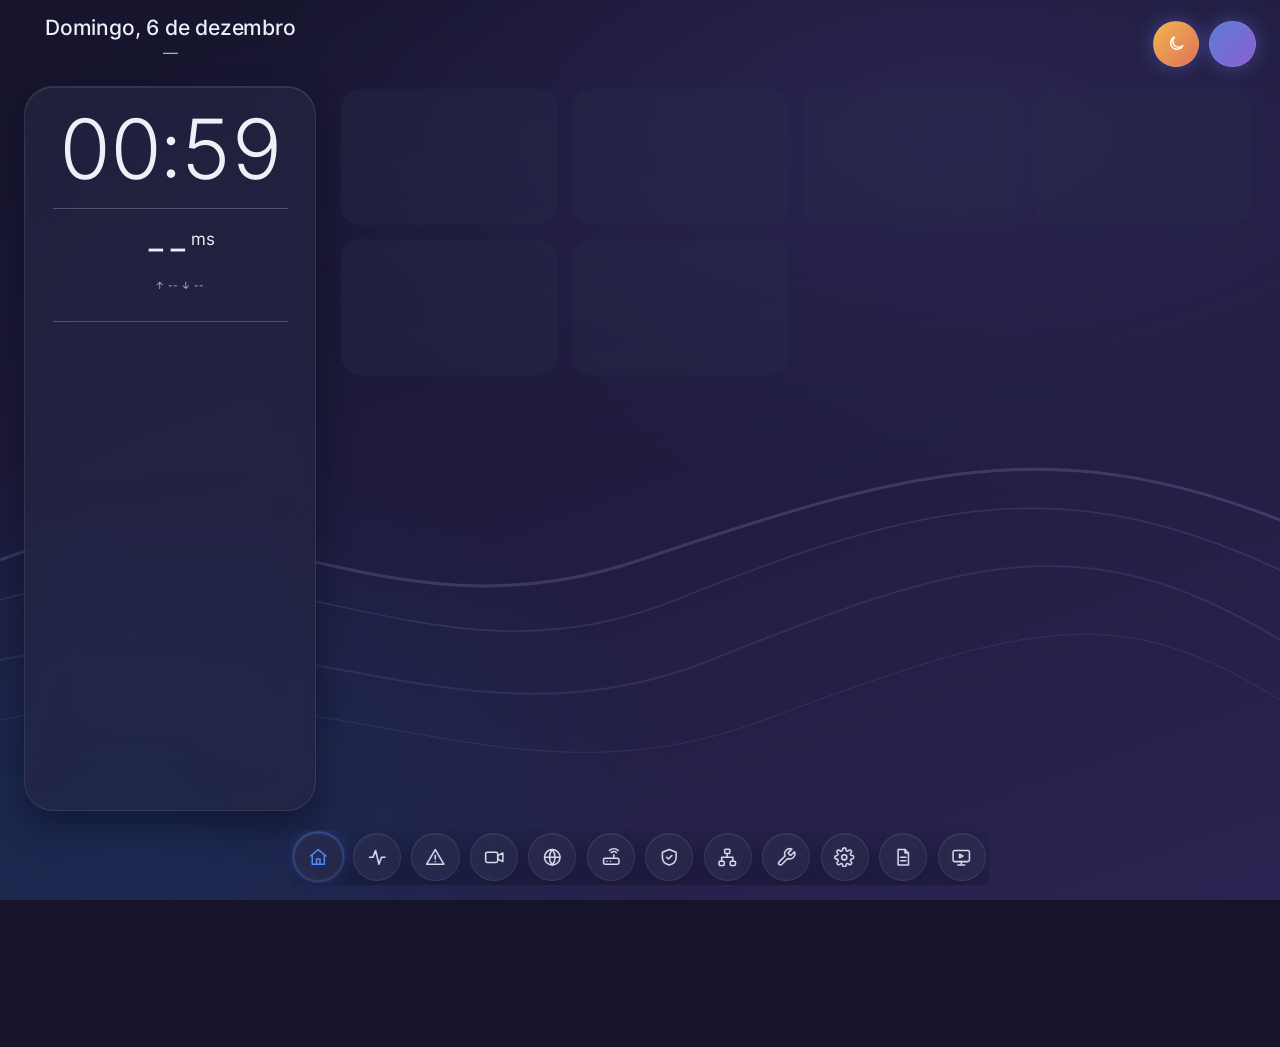
==== static/app.html @ 4de92360 "v3.4: página inicial com indicadores, disponibilidade, rede e câmeras - Indicadores: disponibilidade" ====
<!DOCTYPE html>
<html lang="pt-BR" data-skin="glass" data-theme="dark">
<head>
  <meta charset="UTF-8">
  <meta name="viewport" content="width=device-width, initial-scale=1, viewport-fit=cover">
  <meta name="theme-color" content="#1c1b36">
  <title>NetNOC</title>
  <link rel="manifest" href="manifest.webmanifest">
  <link rel="icon" href="icon-192.png">
  <link rel="stylesheet" href="glass/fonts.css?v=3.4.0">
  <link rel="stylesheet" href="glass/glass.css?v=3.4.0">
  <link rel="stylesheet" href="glass/skins/terminal.css?v=3.4.0">
  <link rel="stylesheet" href="glass/skins/grafana.css?v=3.4.0">
  <link rel="stylesheet" href="glass/skins/material.css?v=3.4.0">
  <script src="glass/skins.js?v=3.4.0"></script>
</head>
<body>
  <div class="bg" aria-hidden="true"></div>

  <div class="shell" id="shell">
    <!-- ===== coluna esquerda: relógio + visão da internet + incidentes ===== -->
    <header class="dateblock">
      <div class="date" id="dateLine">—</div>
      <div class="subdate" id="subLine">—</div>
    </header>

    <aside class="side glass-dark" id="side">
      <div class="clock" id="clock">--:--</div>
      <div class="rule"></div>
      <div class="now">
        <div class="now-icon" id="netIcon"></div>
        <div class="now-main">
          <div class="now-val"><span id="netLat">--</span><sup>ms</sup></div>
          <div class="now-sub" id="netSub">↑ -- ↓ --</div>
        </div>
      </div>
      <div class="hours" id="hours"></div>
      <div class="rule"></div>
      <div class="agenda" id="agenda"></div>
      <div class="hx-heatbox" id="hxHeat"></div>
    </aside>

    <!-- ===== chips de status ===== -->
    <nav class="chips" id="chips" aria-label="Status"></nav>

    <div class="me" id="me">
      <button class="avatar" id="themeBtn" type="button" title="Alternar tema claro/escuro"></button>
      <button class="avatar" id="userBtn" type="button" title="Sessão"></button>
    </div>

    <!-- ===== cards dos destinos + blocos de resumo ===== -->
    <div class="homecol" id="homecol">
      <main class="grid" id="grid" aria-label="Destinos monitorados"></main>
      <section class="hx" id="hx" aria-label="Resumo da rede"></section>
    </div>
  </div>

  <!-- ===== dock ===== -->
  <nav class="dock" id="dock" aria-label="Seções"></nav>

  <!-- ===== painel sobreposto (sheet) ===== -->
  <div class="sheet-wrap" id="sheetWrap" hidden>
    <div class="sheet-grabber" aria-hidden="true"></div>
    <div class="sheet-head">
      <div class="sheet-bar glass">
        <span class="sheet-ico" id="sheetIco"></span>
        <span class="sheet-title" id="sheetTitle"></span>
        <span class="sheet-tools" id="sheetTools"></span>
      </div>
      <button class="round glass sheet-close" id="sheetClose" type="button" aria-label="Fechar"></button>
    </div>
    <div class="sheet-body" id="sheetBody"></div>
  </div>

  <div class="toasts" id="toasts" aria-live="polite"></div>

  <script src="util.js?v=3.0.0"></script>
  <script src="icons.js"></script>
  <script src="chart.umd.js"></script>
  <script src="glass/ui-icons.js?v=3.4.0"></script>
  <script src="glass/app.js?v=3.4.0"></script>
  <script src="glass/home.js?v=3.4.0"></script>
  <script src="glass/camplayer.js?v=3.4.0"></script>
  <script src="glass/sheets.js?v=3.4.0"></script>
  <script src="glass/tv.js?v=3.4.0"></script>
</body>
</html>
---- static/glass/fonts.css ----
/* Fontes servidas pelo próprio NetNOC (funciona sem internet). Licenças em glass/fonts/. */
@font-face { font-family: 'Inter'; font-style: normal; font-weight: 300; font-display: swap; src: url('fonts/inter-latin-300-normal.woff2') format('woff2'); }
@font-face { font-family: 'Inter'; font-style: normal; font-weight: 400; font-display: swap; src: url('fonts/inter-latin-400-normal.woff2') format('woff2'); }
@font-face { font-family: 'Inter'; font-style: normal; font-weight: 500; font-display: swap; src: url('fonts/inter-latin-500-normal.woff2') format('woff2'); }
@font-face { font-family: 'Inter'; font-style: normal; font-weight: 600; font-display: swap; src: url('fonts/inter-latin-600-normal.woff2') format('woff2'); }
@font-face { font-family: 'Inter'; font-style: normal; font-weight: 700; font-display: swap; src: url('fonts/inter-latin-700-normal.woff2') format('woff2'); }
@font-face { font-family: 'JetBrains Mono'; font-style: normal; font-weight: 400; font-display: swap; src: url('fonts/jetbrains-mono-latin-400-normal.woff2') format('woff2'); }
@font-face { font-family: 'JetBrains Mono'; font-style: normal; font-weight: 500; font-display: swap; src: url('fonts/jetbrains-mono-latin-500-normal.woff2') format('woff2'); }
@font-face { font-family: 'JetBrains Mono'; font-style: normal; font-weight: 700; font-display: swap; src: url('fonts/jetbrains-mono-latin-700-normal.woff2') format('woff2'); }
@font-face { font-family: 'Roboto'; font-style: normal; font-weight: 300; font-display: swap; src: url('fonts/roboto-latin-300-normal.woff2') format('woff2'); }
@font-face { font-family: 'Roboto'; font-style: normal; font-weight: 400; font-display: swap; src: url('fonts/roboto-latin-400-normal.woff2') format('woff2'); }
@font-face { font-family: 'Roboto'; font-style: normal; font-weight: 500; font-display: swap; src: url('fonts/roboto-latin-500-normal.woff2') format('woff2'); }
@font-face { font-family: 'Roboto'; font-style: normal; font-weight: 700; font-display: swap; src: url('fonts/roboto-latin-700-normal.woff2') format('woff2'); }
---- static/glass/glass.css ----
/* NetNOC v3 — interface "glass" (tablet de parede / NOC) */
:root {
  --font: var(--font-ui);
  --r-card: 22px;
  --r-pill: 999px;
  --font-ui: 'Inter', system-ui, -apple-system, 'Segoe UI', Roboto, sans-serif;
  --side-w: 340px;
  --dock-h: 96px;
  --ease: cubic-bezier(.2, .8, .2, 1);

  --yellow: #f5c451;
  --blue: #4f8dff;
  --red: #ef5350;
  --green: #36c06f;
  --orange: #f59e2e;
  --purple: #9b7bff;

  /* tokens de skin (cada tema sobrescreve) */
  --accent: #f59e2e;
  --accent-2: #ffc56b;
  --grey: #8c93ab;
  --spark: #f59e2e;           /* linha dos sparklines/gráficos de área (hex) */
  --r-xl: 34px; --r-lg: 26px; --r-md: 16px; --r-sm: 12px;
  --blur-k: 1;
  --font-num: inherit;
  /* paleta categórica dos gráficos */
  --c1: #f59e2e; --c2: #4f8dff; --c3: #36c06f; --c4: #9b7bff; --c5: #ef5350; --c6: #22b8cf; --c7: #f5c451; --c8: #ec6fb3;
}

/* ---------- tema escuro (padrão) ---------- */
/* tokens completos da skin glass (também usados pela miniatura na aba Aparência) */
[data-skin="glass"] {
  --font: 'Inter', system-ui, -apple-system, 'Segoe UI', Roboto, sans-serif;
  --accent: #f59e2e; --accent-2: #ffc56b; --grey: #8c93ab; --spark: #f59e2e;
  --yellow: #f5c451; --blue: #4f8dff; --red: #ef5350; --green: #36c06f; --orange: #f59e2e;
  --r-xl: 34px; --r-lg: 26px; --r-md: 16px; --r-sm: 12px; --r-card: 22px; --r-pill: 999px; --blur-k: 1;
  --c1: #f59e2e; --c2: #4f8dff; --c3: #36c06f; --c4: #9b7bff; --c5: #ef5350; --c6: #22b8cf; --c7: #f5c451; --c8: #ec6fb3;
}
[data-skin="glass"][data-theme="dark"] {
  --spark: #ffb35c;
  --bg-a: #15142b;
  --bg-b: #2a2452;
  --bg-c: #1b2a52;
  --wave: rgba(140, 150, 255, .16);
  --text: #eef0f8;
  --text-2: #b9bfd3;
  --muted: #8c93ab;
  --glass: rgba(44, 46, 74, .62);
  --glass-2: rgba(58, 61, 94, .55);
  --glass-hi: rgba(255, 255, 255, .07);
  --stroke: rgba(255, 255, 255, .09);
  --shadow: 0 18px 40px rgba(5, 6, 20, .45);
  --side: rgba(36, 38, 64, .72);
  --side-text: #eef0f8;
  --btn: rgba(255, 255, 255, .09);
  --btn-ico: #d9dcea;
  --rule: rgba(255, 255, 255, .22);
  --track: rgba(255, 255, 255, .16);
  --sheet-panel: rgba(36, 38, 64, .78);
  --sheet-main: rgba(30, 32, 56, .72);
  --tile: rgba(255, 255, 255, .06);
  --art-fade: rgba(40, 42, 70, 1);
  --chart-grid: rgba(255, 255, 255, .08);
  color-scheme: dark;
}

/* ---------- tema claro ---------- */
[data-skin="glass"][data-theme="light"] {
  --bg-a: #c9d6e8;
  --bg-b: #a9bdd8;
  --bg-c: #dbe5f2;
  --wave: rgba(255, 255, 255, .75);
  --text: #1c2333;
  --text-2: #3d475c;
  --muted: #6b778d;
  --glass: rgba(240, 244, 250, .62);
  --glass-2: rgba(255, 255, 255, .55);
  --glass-hi: rgba(255, 255, 255, .55);
  --stroke: rgba(255, 255, 255, .75);
  --shadow: 0 16px 36px rgba(48, 70, 110, .2);
  --side: rgba(86, 104, 134, .62);
  --side-text: #ffffff;
  --btn: rgba(255, 255, 255, .62);
  --btn-ico: #58637a;
  --rule: rgba(255, 255, 255, .55);
  --track: rgba(255, 255, 255, .35);
  --sheet-panel: rgba(86, 104, 134, .66);
  --sheet-main: rgba(238, 242, 248, .8);
  --tile: rgba(255, 255, 255, .7);
  --art-fade: rgba(236, 240, 247, 1);
  --chart-grid: rgba(30, 40, 60, .08);
  color-scheme: light;
}

* { box-sizing: border-box; }
html, body { height: 100%; margin: 0; }
body {
  font-family: var(--font);
  color: var(--text);
  background: var(--bg-a);
  -webkit-font-smoothing: antialiased;
  overflow: hidden;
}
button { font: inherit; color: inherit; }
svg { display: block; }
[hidden] { display: none !important; }

/* ---------- fundo com ondas ---------- */
.bg {
  position: fixed; inset: 0; z-index: -1;
  background:
    radial-gradient(1200px 600px at 75% 15%, var(--bg-b), transparent 70%),
    radial-gradient(900px 600px at 10% 90%, var(--bg-c), transparent 70%),
    linear-gradient(160deg, var(--bg-a), var(--bg-b));
}
.bg::after {
  content: ""; position: absolute; inset: 0;
  background-repeat: no-repeat; background-size: 100% 100%;
  background-image: url("data:image/svg+xml,%3Csvg xmlns='http://www.w3.org/2000/svg' viewBox='0 0 1440 900' preserveAspectRatio='none'%3E%3Cg fill='none' stroke='white' stroke-linecap='round'%3E%3Cpath d='M0 560 C 260 470 420 650 720 560 S 1180 430 1440 520' stroke-width='3' opacity='.55'/%3E%3Cpath d='M0 600 C 300 520 480 700 760 600 S 1200 470 1440 570' stroke-width='1.5' opacity='.4'/%3E%3Cpath d='M0 660 C 320 600 520 760 800 660 S 1220 520 1440 640' stroke-width='2' opacity='.3'/%3E%3Cpath d='M0 720 C 360 650 560 820 860 720 S 1260 600 1440 700' stroke-width='1' opacity='.35'/%3E%3C/g%3E%3C/svg%3E");
  opacity: .9;
  mix-blend-mode: soft-light;
}
[data-skin="glass"][data-theme="light"] .bg::after { mix-blend-mode: normal; opacity: .85; }

/* ---------- vidro ---------- */
.glass {
  background: var(--glass);
  border: 1px solid var(--stroke);
  box-shadow: var(--shadow), inset 0 1px 0 var(--glass-hi);
  backdrop-filter: blur(calc(22px * var(--blur-k))) saturate(140%);
  -webkit-backdrop-filter: blur(calc(22px * var(--blur-k))) saturate(140%);
}
.glass-dark {
  background: var(--side);
  color: var(--side-text);
  border: 1px solid var(--stroke);
  box-shadow: var(--shadow), inset 0 1px 0 rgba(255, 255, 255, .12);
  backdrop-filter: blur(calc(26px * var(--blur-k))) saturate(140%);
  -webkit-backdrop-filter: blur(calc(26px * var(--blur-k))) saturate(140%);
}

/* ---------- densidade: a interface inteira em escala (Normal / Compacta / Mínima); o modo TV fica fora ---------- */
html[data-density] body { zoom: var(--zoom, 1); }
html[data-density] .tvg { zoom: calc(1 / var(--zoom, 1)); }

/* ---------- layout principal ---------- */
.shell {
  height: 100vh; height: calc(100dvh / var(--zoom, 1));
  display: grid;
  grid-template-columns: var(--side-w) minmax(0, 1fr) auto;
  grid-template-rows: auto 1fr;
  grid-template-areas: "date chips me" "side grid grid";
  column-gap: 26px; row-gap: 22px;
  padding: 16px 28px calc(var(--dock-h) + 8px);
}
.dateblock { grid-area: date; text-align: center; padding-top: 2px; }
.date { font-size: 24px; font-weight: 500; letter-spacing: -.01em; white-space: nowrap; }
.subdate { font-size: 17px; color: var(--text-2); margin-top: 4px; white-space: nowrap; overflow: hidden; text-overflow: ellipsis; }
.chips { grid-area: chips; display: flex; flex-wrap: nowrap; gap: 10px; align-items: flex-start; padding: 12px 4px 6px; overflow-x: auto; scrollbar-width: none; min-width: 0;
  -webkit-mask-image: linear-gradient(90deg, #000 92%, transparent); mask-image: linear-gradient(90deg, #000 92%, transparent); }
.chips::-webkit-scrollbar { display: none; }
.me { grid-area: me; display: flex; gap: 12px; padding-top: 8px; }
.side { grid-area: side; border-radius: var(--r-xl); padding: 22px 26px; overflow: auto; min-height: 0; scrollbar-width: none; }
.side::-webkit-scrollbar { display: none; }
.grid {
  grid-area: grid; min-height: 0; overflow: auto;
  display: grid; grid-template-columns: repeat(auto-fill, minmax(270px, 1fr));
  grid-auto-rows: 174px; gap: 16px; padding: 4px 6px 12px 2px;
  scrollbar-width: thin;
}

/* ---------- chips ---------- */
.chip {
  display: inline-flex; align-items: center; gap: 8px;
  height: 38px; padding: 0 15px; border-radius: var(--r-pill);
  font-size: 13px; font-weight: 600; color: var(--text-2); white-space: nowrap;
  cursor: pointer; border: 1px solid var(--stroke);
  background: var(--glass); backdrop-filter: blur(calc(18px * var(--blur-k))); -webkit-backdrop-filter: blur(calc(18px * var(--blur-k)));
  box-shadow: inset 0 1px 0 var(--glass-hi);
  transition: transform .15s var(--ease);
}
.chip:hover { transform: translateY(-1px); }
.chip svg { width: 15px; height: 15px; }
.chip .dot { width: 10px; height: 10px; border-radius: 50%; background: var(--green); box-shadow: 0 0 10px var(--green); }
.chip.bad .dot { background: var(--red); box-shadow: 0 0 10px var(--red); }
.chip.warn .dot { background: var(--yellow); box-shadow: 0 0 10px var(--yellow); }
.chip.dim { opacity: .65; }

.avatar {
  width: 54px; height: 54px; border-radius: 50%; border: 2px solid var(--stroke);
  display: grid; place-items: center; position: relative; cursor: pointer;
  font-weight: 700; font-size: 18px; color: #fff;
  background: linear-gradient(135deg, #5d7bd6, #8b5fd1);
  box-shadow: 0 0 22px rgba(120, 140, 255, .35);
}
.avatar#themeBtn { background: linear-gradient(135deg, #f0b44c, #e2725b); }
.avatar svg { width: 22px; height: 22px; }
.avatar .badge {
  position: absolute; top: -1px; right: -1px; width: 15px; height: 15px; border-radius: 50%;
  border: 2px solid var(--bg-a); background: var(--green);
}

/* ---------- coluna esquerda ---------- */
.clock { font-size: 96px; font-weight: 300; text-align: center; letter-spacing: -.02em; line-height: 1.05; font-variant-numeric: tabular-nums; }
.rule { height: 1px; background: var(--rule); margin: 18px 6px; }
.now { display: flex; align-items: center; justify-content: center; gap: 22px; }
.now-icon svg { width: 66px; height: 66px; }
.now-val { font-size: 56px; font-weight: 300; line-height: 1; font-variant-numeric: tabular-nums; }
.now-val sup { font-size: 20px; font-weight: 400; margin-left: 2px; vertical-align: top; position: relative; top: 6px; }
.now-sub { font-size: 12px; opacity: .75; margin-top: 8px; text-align: center; }
.hours { margin-top: 16px; display: grid; gap: 9px; }
.hour { display: grid; grid-template-columns: 52px 18px 64px 1fr 50px; align-items: center; gap: 8px; font-size: 13px; }
.hour .t { opacity: .7; }
.hour .ico svg { width: 18px; height: 18px; }
.hour .v, .hour .u { text-align: right; font-variant-numeric: tabular-nums; }
.hour .u { opacity: .8; }
.track { height: 20px; border-radius: var(--r-sm); background: var(--track); position: relative; }
.knob {
  position: absolute; top: 1px; width: 18px; height: 18px; border-radius: 50%;
  background: #fff; box-shadow: 0 1px 4px rgba(0, 0, 0, .3); transform: translateX(-50%);
  transition: left .6s var(--ease);
}
.agenda h4 { font-size: 11px; letter-spacing: .08em; font-weight: 700; opacity: .7; margin: 4px 0 10px; text-transform: uppercase; }
.agenda .ev { display: grid; grid-template-columns: 10px 64px 1fr; gap: 8px; align-items: baseline; font-size: 14px; margin-bottom: 12px; cursor: pointer; }
.agenda .ev .b { width: 7px; height: 7px; border-radius: 50%; background: var(--blue); align-self: center; }
.agenda .ev.alta .b { background: var(--red); box-shadow: 0 0 8px var(--red); }
.agenda .ev.media .b { background: var(--yellow); }
.agenda .ev .w { opacity: .7; font-variant-numeric: tabular-nums; }
.agenda .ev .m { overflow: hidden; text-overflow: ellipsis; }
.agenda .empty { font-size: 13px; opacity: .7; margin-bottom: 12px; }

/* ---------- cards dos destinos ---------- */
.card {
  container-type: inline-size;
  position: relative; border-radius: var(--r-card); overflow: hidden; cursor: pointer;
  isolation: isolate; transition: transform .2s var(--ease), box-shadow .2s var(--ease);
  animation: rise .5s var(--ease) both;
}
.card:hover { transform: translateY(-2px); }
.card:focus-visible { outline: 2px solid var(--blue); outline-offset: 2px; }
@keyframes rise { from { opacity: 0; transform: translateY(10px); } }
.card-art { position: absolute; inset: 0; z-index: -1; pointer-events: none; }
.card-art .tint { position: absolute; inset: 0; opacity: .9; }
.card-art .brand {
  position: absolute; right: -12px; top: -8px; width: 150px; height: 150px; opacity: .14;
  fill: var(--text); transform: rotate(-8deg);
}
.card-art .brand svg { width: 100%; height: 100%; fill: currentColor; }
.card-art .spark { position: absolute; left: 0; right: 0; top: 40px; height: 80px; width: 100%; }
.card-art .fade {
  position: absolute; inset: 0;
  background: linear-gradient(180deg, transparent 35%, var(--art-fade) 92%);
  opacity: .82;
}
.card.off .card-art .tint { filter: saturate(.2); }
.card.off .spark path.area { opacity: .25; }
.card-title {
  position: absolute; left: 14px; top: 12px; right: 14px;
  display: flex; align-items: center; gap: 4px;
  font-size: 15px; font-weight: 600; text-shadow: 0 1px 6px rgba(0, 0, 0, .18);
}
.card-title svg { width: 14px; height: 14px; opacity: .7; }
.card-title .kind {
  margin-left: auto; font-size: 10px; font-weight: 700; letter-spacing: .06em;
  padding: 3px 7px; border-radius: 6px; background: var(--btn); color: var(--text-2);
}
.card-host { position: absolute; left: 14px; top: 34px; font-size: 11.5px; color: var(--muted); max-width: 70%; overflow: hidden; text-overflow: ellipsis; white-space: nowrap; }
.card-row { position: absolute; left: 12px; right: 12px; bottom: 12px; display: flex; gap: 8px; align-items: center; overflow: hidden; }

.rb {
  width: 46px; height: 46px; border-radius: 50%; display: grid; place-items: center; flex: none;
  background: var(--btn); color: var(--btn-ico); border: 0;
  box-shadow: inset 0 1px 0 var(--glass-hi), 0 2px 8px rgba(0, 0, 0, .12);
  backdrop-filter: blur(calc(10px * var(--blur-k))); -webkit-backdrop-filter: blur(calc(10px * var(--blur-k)));
}
.rb svg { width: 21px; height: 21px; }
.rb.on-green { background: var(--green); color: #fff; box-shadow: 0 0 22px rgba(54, 192, 111, .55); }
.rb.on-red { background: var(--red); color: #fff; box-shadow: 0 0 22px rgba(239, 83, 80, .6); }
.rb.on-yellow { background: var(--yellow); color: #fff; box-shadow: 0 0 22px rgba(245, 196, 81, .55); }
.rb.on-blue { background: var(--blue); color: #fff; box-shadow: 0 0 22px rgba(79, 141, 255, .55); }
.pill {
  height: 42px; padding: 0 12px; border-radius: var(--r-pill); display: inline-flex; align-items: center; gap: 5px; flex: none;
  background: var(--btn); color: var(--text); font-size: 14.5px; font-weight: 600; white-space: nowrap;
  box-shadow: inset 0 1px 0 var(--glass-hi); font-variant-numeric: tabular-nums;
  backdrop-filter: blur(calc(10px * var(--blur-k))); -webkit-backdrop-filter: blur(calc(10px * var(--blur-k)));
}
.pill small { font-size: 11px; font-weight: 500; color: var(--muted); }
.pill svg { width: 14px; height: 14px; color: var(--muted); }
.pill.warn { color: var(--accent); }
.pill.bad { color: var(--red); }
@container (max-width: 330px) { .pill.up { display: none; } }
@container (max-width: 250px) { .pill { height: 36px; padding: 0 9px; font-size: 13px; } .rb { width: 40px; height: 40px; } .card-row { gap: 6px; } }
@container (max-width: 190px) { .pill.loss { display: none; } }

/* ---------- dock ---------- */
.dock {
  position: fixed; left: 50%; bottom: 18px; transform: translateX(-50%);
  display: flex; gap: 12px; padding: 4px; max-width: calc(100vw - 24px); overflow-x: auto;
  scrollbar-width: none; z-index: 30;
}
.dock::-webkit-scrollbar { display: none; }
.round {
  width: 56px; height: 56px; border-radius: 50%; display: grid; place-items: center; flex: none;
  cursor: pointer; color: var(--btn-ico); position: relative;
  transition: transform .15s var(--ease);
}
.round:hover { transform: translateY(-2px); }
.round .lbl, .round .key { display: none; }
.grid-head { display: none; }
.round svg { width: 24px; height: 24px; }
.round.active { color: var(--blue); box-shadow: var(--shadow), 0 0 0 2px rgba(79, 141, 255, .35), 0 0 24px rgba(79, 141, 255, .35); }
.round .count {
  position: absolute; top: 2px; right: 2px; min-width: 18px; height: 18px; padding: 0 5px; border-radius: var(--r-sm);
  background: var(--red); color: #fff; font-size: 11px; font-weight: 700; display: grid; place-items: center;
}

/* ---------- sheet ---------- */
body.sheet-open .shell { visibility: hidden; }
.sheet-wrap {
  position: fixed; inset: 0; z-index: 20; padding: 16px 18px calc(var(--dock-h) + 2px);
  display: grid; grid-template-rows: auto 1fr; gap: 14px;
  background: rgba(10, 12, 30, .12);
  backdrop-filter: blur(calc(14px * var(--blur-k))) saturate(120%); -webkit-backdrop-filter: blur(calc(14px * var(--blur-k))) saturate(120%);
  animation: sheetIn .35s var(--ease) both;
}
[data-skin="glass"][data-theme="light"] .sheet-wrap { background: rgba(170, 190, 215, .35); }
@keyframes sheetIn { from { opacity: 0; transform: translateY(26px); } }
.sheet-grabber { position: absolute; top: 5px; left: 50%; width: 46px; height: 4px; margin-left: -23px; border-radius: 2px; background: var(--muted); opacity: .5; }
.sheet-head { display: flex; gap: 14px; align-items: center; }
.sheet-bar {
  flex: 1; height: 56px; border-radius: var(--r-lg); display: flex; align-items: center; gap: 14px; padding: 0 10px 0 22px; min-width: 0;
}
.sheet-ico svg { width: 22px; height: 22px; color: var(--text-2); }
.sheet-title { font-size: 15px; font-weight: 600; color: var(--text-2); white-space: nowrap; overflow: hidden; text-overflow: ellipsis; }
.sheet-tools { margin-left: auto; display: flex; gap: 8px; align-items: center; flex-wrap: nowrap; overflow-x: auto; scrollbar-width: none; }
.sheet-close svg { width: 22px; height: 22px; }
.sheet-body {
  min-height: 0; display: grid; grid-template-columns: var(--side-w) minmax(0, 1fr); gap: 22px;
}
.sheet-body.single { grid-template-columns: minmax(0, 1fr); }
.panel { border-radius: var(--r-xl); padding: 22px; min-height: 0; overflow: auto; scrollbar-width: thin; }
.panel.dark { background: var(--sheet-panel); color: var(--side-text); border: 1px solid var(--stroke); box-shadow: var(--shadow); backdrop-filter: blur(calc(26px * var(--blur-k))); -webkit-backdrop-filter: blur(calc(26px * var(--blur-k))); }
.panel.main { background: var(--sheet-main); border: 1px solid var(--stroke); box-shadow: var(--shadow); backdrop-filter: blur(calc(26px * var(--blur-k))); -webkit-backdrop-filter: blur(calc(26px * var(--blur-k))); }

.seg { display: inline-flex; padding: 3px; border-radius: var(--r-pill); background: var(--btn); gap: 2px; }
.seg button, .tbtn {
  border: 0; background: transparent; height: 34px; padding: 0 14px; border-radius: var(--r-pill); cursor: pointer;
  font-size: 13px; font-weight: 600; color: var(--text-2); white-space: nowrap;
}
.seg button.on { background: #5b6478; color: #fff; }
[data-skin="glass"][data-theme="dark"] .seg button.on { background: rgba(255, 255, 255, .18); }
.tbtn { background: #5b6478; color: #fff; display: inline-flex; align-items: center; gap: 6px; }
[data-skin="glass"][data-theme="dark"] .tbtn { background: rgba(255, 255, 255, .14); }
.tbtn.primary { background: var(--blue); }
.tbtn.danger { background: var(--red); }
.tbtn:disabled { opacity: .5; cursor: default; }
.tbtn svg { width: 15px; height: 15px; }

.stats { display: grid; grid-template-columns: repeat(auto-fit, minmax(170px, 1fr)); gap: 12px; margin-bottom: 18px; }
.stat {
  display: flex; align-items: center; gap: 12px; padding: 10px 14px 10px 10px; border-radius: var(--r-lg);
  background: var(--tile); box-shadow: inset 0 1px 0 var(--glass-hi);
}
.stat .si {
  width: 40px; height: 40px; border-radius: 50%; display: grid; place-items: center; flex: none; color: #fff;
  background: radial-gradient(circle at 35% 30%, var(--accent-2), var(--accent)); box-shadow: 0 0 18px color-mix(in srgb, var(--accent) 45%, transparent);
}
.stat .si svg { width: 19px; height: 19px; }
.stat.blue .si { background: radial-gradient(circle at 35% 30%, #8db4ff, var(--blue)); box-shadow: 0 0 18px rgba(79, 141, 255, .45); }
.stat.green .si { background: radial-gradient(circle at 35% 30%, #7de3a6, var(--green)); box-shadow: 0 0 18px rgba(54, 192, 111, .45); }
.stat.red .si { background: radial-gradient(circle at 35% 30%, #ff9895, var(--red)); box-shadow: 0 0 18px rgba(239, 83, 80, .45); }
.stat b { display: block; font-size: 13.5px; }
.stat span { font-size: 12px; color: var(--muted); font-variant-numeric: tabular-nums; }

.sec { margin: 6px 0 22px; }
.sec h3 { display: flex; align-items: center; gap: 10px; font-size: 15px; font-weight: 600; margin: 0 0 12px; }
.sec h3 svg { width: 18px; height: 18px; color: var(--text-2); }
.sec h3 .right { margin-left: auto; display: flex; gap: 8px; }
.chart-box { position: relative; height: 230px; }
.chart-box.tall { height: 300px; }
.chart-box.short { height: 160px; }

.tiles { display: grid; grid-template-columns: repeat(auto-fill, minmax(250px, 1fr)); gap: 16px; }
.tile { border-radius: var(--r-lg); background: var(--tile); padding: 14px; box-shadow: inset 0 1px 0 var(--glass-hi); position: relative; min-height: 120px; }
.tile h4 { margin: 0 0 6px; font-size: 14px; font-weight: 600; display: flex; gap: 8px; align-items: center; }
.tile .tsub { font-size: 12px; color: var(--muted); }
.tile .tspark { height: 70px; margin: 6px -6px; }
.tile .tfoot { display: flex; align-items: center; gap: 10px; }
.tile .big { font-size: 24px; font-weight: 300; font-variant-numeric: tabular-nums; white-space: nowrap; }
.tile .big sup { font-size: 12px; color: var(--muted); }
.orb {
  width: 40px; height: 40px; border-radius: 50%; display: grid; place-items: center; color: #fff; flex: none;
  background: radial-gradient(circle at 35% 30%, var(--accent-2), var(--accent)); box-shadow: 0 0 18px color-mix(in srgb, var(--accent) 50%, transparent);
}
.orb.green { background: radial-gradient(circle at 35% 30%, #7de3a6, var(--green)); box-shadow: 0 0 18px rgba(54, 192, 111, .5); }
.orb.red { background: radial-gradient(circle at 35% 30%, #ff9895, var(--red)); box-shadow: 0 0 18px rgba(239, 83, 80, .5); }
.orb.blue { background: radial-gradient(circle at 35% 30%, #8db4ff, var(--blue)); box-shadow: 0 0 18px rgba(79, 141, 255, .5); }
.orb.grey { background: radial-gradient(circle at 35% 30%, #c6ccd8, #7c8599); box-shadow: none; }
.orb svg { width: 19px; height: 19px; }
.ctrl svg { width: 14px; height: 14px; }
.ctrl {
  margin-left: auto; display: inline-flex; align-items: center; gap: 6px; height: 38px; padding: 0 12px;
  border-radius: var(--r-pill); background: #6b7386; color: #fff; font-weight: 600; font-size: 13px; white-space: nowrap;
}
[data-skin="glass"][data-theme="dark"] .ctrl { background: rgba(255, 255, 255, .14); }

/* painel escuro: blocos */
.kv { display: grid; grid-template-columns: 1fr auto; gap: 10px 12px; font-size: 14px; }
.kv dt { opacity: .75; }
.kv dd { margin: 0; font-weight: 600; text-align: right; font-variant-numeric: tabular-nums; }
.bigstat { display: flex; justify-content: space-between; align-items: baseline; margin: 6px 0 12px; }
.bigstat .l { font-size: 15px; font-weight: 600; }
.bigstat .v { font-size: 22px; font-weight: 600; }
.bigstat .v small { font-size: 12px; opacity: .7; margin-left: 2px; }
.trio { display: grid; grid-template-columns: repeat(3, 1fr); gap: 8px; margin-top: 10px; }
.trio .l { font-size: 12px; opacity: .7; }
.trio .v { font-size: 20px; font-weight: 700; margin-top: 2px; font-variant-numeric: tabular-nums; }
.trio .s { font-size: 11.5px; opacity: .7; }
.flow { position: relative; height: 230px; }
.flow svg { width: 100%; height: 100%; overflow: visible; }
.node-orb { filter: drop-shadow(0 0 12px currentColor); }
.flow text { font-family: var(--font); }

/* listas e tabelas */
.list { display: grid; gap: 8px; }
.li {
  display: grid; grid-template-columns: 12px 1fr auto; gap: 12px; align-items: center;
  padding: 11px 14px; border-radius: var(--r-md); background: var(--tile); font-size: 13.5px;
}
.li .b { width: 9px; height: 9px; border-radius: 50%; background: var(--blue); }
.li.alta .b { background: var(--red); box-shadow: 0 0 8px var(--red); }
.li.media .b { background: var(--yellow); }
.li.baixa .b { background: var(--blue); }
.li.info .b { background: var(--muted); }
.li.ok .b { background: var(--green); }
.li .t2 { font-size: 12px; color: var(--muted); margin-top: 2px; }
.li .r { font-size: 12px; color: var(--muted); text-align: right; font-variant-numeric: tabular-nums; white-space: nowrap; }
.panel.dark .li { background: rgba(255, 255, 255, .08); }
.panel.dark .li .t2, .panel.dark .li .r { color: inherit; opacity: .7; }

table.tbl { width: 100%; border-collapse: separate; border-spacing: 0 6px; font-size: 13px; }
.tbl th { text-align: left; font-size: 11px; letter-spacing: .05em; text-transform: uppercase; color: var(--muted); font-weight: 700; padding: 0 12px; }
.tbl td { background: var(--tile); padding: 10px 12px; font-variant-numeric: tabular-nums; }
.tbl td:first-child { border-radius: var(--r-sm) 0 0 12px; font-weight: 600; }
.tbl td:last-child { border-radius: 0 12px 12px 0; }
.tbl td.num, .tbl th.num { text-align: right; }

/* formulários */
.form { display: grid; gap: 12px; }
.row2 { display: grid; grid-template-columns: 1fr 1fr; gap: 12px; }
.field { display: grid; gap: 6px; font-size: 12.5px; color: var(--muted); font-weight: 600; }
.panel.dark .field { color: inherit; opacity: .9; }
.inp, select.inp {
  height: 42px; border-radius: var(--r-md); border: 1px solid var(--stroke); padding: 0 14px;
  background: var(--tile); color: var(--text); font: inherit; font-size: 14px; outline: none; width: 100%;
}
.panel.dark .inp { background: rgba(255, 255, 255, .1); color: var(--side-text); border-color: rgba(255, 255, 255, .15); }
.inp:focus { border-color: var(--blue); box-shadow: 0 0 0 3px rgba(79, 141, 255, .2); }
.switch { display: flex; align-items: center; gap: 10px; font-size: 14px; cursor: pointer; }
.switch input { width: 40px; height: 24px; appearance: none; -webkit-appearance: none; border-radius: var(--r-sm); background: var(--track); position: relative; cursor: pointer; transition: background .2s; }
.switch input::after { content: ""; position: absolute; top: 3px; left: 3px; width: 18px; height: 18px; border-radius: 50%; background: #fff; transition: left .2s var(--ease); }
.switch input:checked { background: var(--green); }
.switch input:checked::after { left: 19px; }
.hint { font-size: 12.5px; color: var(--muted); line-height: 1.5; }
.panel.dark .hint { color: inherit; opacity: .75; }
.callout {
  border-radius: var(--r-pill); padding: 14px 16px; background: color-mix(in srgb, var(--accent) 14%, transparent); border: 1px solid color-mix(in srgb, var(--accent) 35%, transparent);
  font-size: 13.5px; line-height: 1.5; margin-bottom: 16px;
}
.callout.blue { background: rgba(79, 141, 255, .12); border-color: rgba(79, 141, 255, .35); }
.callout b { display: block; margin-bottom: 4px; }
.mono { font-family: ui-monospace, SFMono-Regular, Menlo, Consolas, monospace; font-size: 12.5px; }
.out {
  border-radius: var(--r-md); background: var(--tile); padding: 12px 14px; max-height: 340px; overflow: auto;
  font-family: ui-monospace, SFMono-Regular, Menlo, Consolas, monospace; font-size: 12.5px; white-space: pre-wrap;
}

/* heatmap */
.heat { display: grid; gap: 2px; font-size: 10px; color: var(--muted); }
.heat .hr { display: grid; grid-template-columns: 46px repeat(24, 1fr); gap: 2px; align-items: center; }
.heat .c { height: 14px; border-radius: 3px; background: var(--track); }
.bars { display: flex; gap: 3px; height: 34px; align-items: stretch; }
.bars .bar { flex: 1; border-radius: 3px; background: var(--green); opacity: .85; }
.bars .bar.mid { background: var(--yellow); }
.bars .bar.bad { background: var(--red); }
.bars .bar.none { background: var(--track); }

/* topologia */
.topo { width: 100%; height: 100%; min-height: 420px; }
.topo text { font-family: var(--font); font-size: 12px; fill: var(--text); }
.topo .edge { stroke: var(--muted); stroke-opacity: .5; fill: none; stroke-width: 2; }
.topo .edge.hot { stroke: var(--orange); stroke-opacity: .9; }
.topo .edge.dead { stroke: var(--red); stroke-dasharray: 5 5; stroke-opacity: .8; }

/* toasts */
.toasts { position: fixed; top: 18px; left: 50%; transform: translateX(-50%); z-index: 60; display: grid; gap: 8px; }
.toast {
  padding: 12px 18px; border-radius: var(--r-pill); font-size: 14px; font-weight: 500; min-width: 240px; text-align: center;
  background: var(--glass); border: 1px solid var(--stroke); box-shadow: var(--shadow);
  backdrop-filter: blur(calc(20px * var(--blur-k))); -webkit-backdrop-filter: blur(calc(20px * var(--blur-k))); animation: rise .3s var(--ease) both;
}
.toast.error { border-color: rgba(239, 83, 80, .6); color: var(--red); }

.skeleton { border-radius: var(--r-card); background: var(--glass); opacity: .5; animation: pulse 1.4s ease-in-out infinite; }
@keyframes pulse { 50% { opacity: .25; } }

/* ---------- tablet / celular ---------- */
@media (max-width: 1100px) {
  :root { --side-w: 300px; }
  .clock { font-size: 86px; }
  .now-val { font-size: 46px; }
}
@media (max-width: 860px) {
  body { overflow: auto; }
  .shell {
    height: auto; min-height: 100dvh;
    grid-template-columns: minmax(0, 1fr) auto; grid-template-areas: "date me" "chips chips" "side side" "grid grid";
    padding: 14px 14px calc(var(--dock-h) + 10px); row-gap: 14px;
  }
  .dateblock { text-align: left; }
  .date { font-size: 22px; } .subdate { font-size: 14px; }
  .chips { padding-top: 0; gap: 8px; }
  .chip { height: 34px; padding: 0 12px; }
  .avatar { width: 44px; height: 44px; }
  .side { overflow: visible; }
  .clock { font-size: 72px; }
  .grid { overflow: visible; grid-template-columns: minmax(0, 1fr); }
  body.sheet-open { overflow: hidden; }
  .sheet-wrap { display: block; padding: 10px 10px calc(var(--dock-h) + 2px); overflow: auto; }
  .sheet-head { margin-bottom: 12px; position: sticky; top: 0; z-index: 2; }
  .sheet-body, .sheet-body.single { display: block; }
  .sheet-body > .panel { margin-bottom: 14px; }
  .sheet-bar { padding: 0 6px 0 14px; }
  .sheet-ico { display: none; }
  .stats { grid-template-columns: 1fr 1fr; }
  .tiles { grid-template-columns: 1fr !important; }
  .date { white-space: normal; }
  .sheet-title { display: none; }
  .panel { overflow: visible; border-radius: var(--r-lg); }
  .row2 { grid-template-columns: 1fr; }
  .round { width: 50px; height: 50px; }
  .dock { left: 0; right: 0; transform: none; justify-content: flex-start; padding: 4px 12px; max-width: none; }
}
@media (prefers-reduced-motion: reduce) {
  *, *::before, *::after { animation: none !important; transition: none !important; }
}

/* ================================================================
   MODO TV (glass) — tudo em em: 1em ≈ 20 px em 1920×1080, escala com a tela
   ================================================================ */
body.tvg-on { overflow: hidden; }
body.tvg-on .shell, body.tvg-on .dock, body.tvg-on .sheet-wrap { visibility: hidden; }
.tvg {
  position: fixed; inset: 0; z-index: 100; color: var(--text);
  font-size: min(1.04vw, 1.86vh); font-family: var(--font);
  display: grid; grid-template-rows: auto minmax(0, 1fr) auto; gap: 1.1em;
  padding: 1.4em 2em 1.2em; overflow: hidden;
}
.tvg .bg { z-index: -1; }
.tvg.nocursor { cursor: none; }
.tvg-glass {
  background: var(--glass); border: 1px solid var(--stroke); border-radius: 1.6em;
  box-shadow: var(--shadow), inset 0 1px 0 var(--glass-hi);
  backdrop-filter: blur(calc(24px * var(--blur-k))) saturate(140%); -webkit-backdrop-filter: blur(calc(24px * var(--blur-k))) saturate(140%);
}
.tvg-dark {
  background: var(--side); color: var(--side-text); border: 1px solid var(--stroke); border-radius: 1.8em;
  box-shadow: var(--shadow), inset 0 1px 0 rgba(255, 255, 255, .12);
  backdrop-filter: blur(calc(26px * var(--blur-k))) saturate(140%); -webkit-backdrop-filter: blur(calc(26px * var(--blur-k))) saturate(140%);
}

/* topo */
.tvg-top { display: grid; grid-template-columns: 1fr auto 1fr; align-items: center; gap: 1.5em; }
.tvg-brand { display: flex; align-items: center; gap: .9em; min-width: 0; }
.tvg-logo {
  width: 2.8em; height: 2.8em; border-radius: 50%; display: grid; place-items: center; color: #fff; flex: none;
  background: radial-gradient(circle at 35% 30%, var(--accent-2), var(--accent)); box-shadow: 0 0 1.6em color-mix(in srgb, var(--accent) 50%, transparent);
}
.tvg-logo svg { width: 1.4em; height: 1.4em; }
.tvg-name { font-size: 1.6em; font-weight: 600; white-space: nowrap; overflow: hidden; text-overflow: ellipsis; }
.tvg-name small { display: block; font-size: .45em; font-weight: 600; letter-spacing: .3em; color: var(--muted); margin-top: .15em; }
.tvg-live {
  display: inline-flex; align-items: center; gap: .5em; height: 2.2em; padding: 0 1em; border-radius: 1.1em;
  font-size: .78em; font-weight: 700; letter-spacing: .14em; background: var(--glass); border: 1px solid var(--stroke);
}
.tvg-live i { width: .7em; height: .7em; border-radius: 50%; background: var(--green); box-shadow: 0 0 .8em var(--green); animation: tvgBlink 1.6s infinite; }
.tvg-live.bad i { background: var(--red); box-shadow: 0 0 .8em var(--red); }
@keyframes tvgBlink { 50% { opacity: .35; } }
.tvg-scene {
  display: inline-flex; align-items: center; gap: .7em; height: 3em; padding: 0 1.5em 0 1.1em; border-radius: 1.5em;
  font-size: 1.05em; font-weight: 600; color: var(--text-2);
}
.tvg-scene svg { width: 1.3em; height: 1.3em; color: var(--accent); }
.tvg-clock { justify-self: end; text-align: right; }
.tvg-clock b { display: block; font-size: 3.4em; font-weight: 300; line-height: 1; font-variant-numeric: tabular-nums; letter-spacing: -.02em; }
.tvg-clock span { font-size: .95em; color: var(--text-2); }

/* palco e transição */
.tvg-stage { position: relative; min-height: 0; }
.tvg-sc { position: absolute; inset: 0; display: grid; gap: 1.2em; animation: tvgIn .7s var(--ease) both; }
@keyframes tvgIn { from { opacity: 0; transform: translateY(1.2em) scale(.99); } }
.tvg-lab { font-size: .78em; font-weight: 700; letter-spacing: .16em; text-transform: uppercase; color: var(--muted); margin-bottom: .9em; display: flex; align-items: center; gap: .6em; }
.tvg-dark .tvg-lab { color: inherit; opacity: .72; }
.tvg-lab svg { width: 1.3em; height: 1.3em; }
.tvg-pad { padding: 1.4em 1.5em; min-height: 0; min-width: 0; overflow: hidden; display: flex; flex-direction: column; }

/* rodapé */
.tvg-foot { display: grid; grid-template-columns: 1fr auto 1fr; align-items: center; min-height: 3.6em; }
.tvg-dots { justify-self: center; display: flex; gap: .7em; padding: .7em 1em; border-radius: 1.5em; }
.tvg-dots button { border: 0; padding: 0; cursor: pointer; width: .8em; height: .8em; border-radius: .4em; background: var(--track); position: relative; overflow: hidden; }
.tvg-dots button.on { width: 3.2em; }
.tvg-dots button.on::after { content: ""; position: absolute; inset: 0; background: var(--accent); transform-origin: 0 50%; transform: scaleX(0); }
.tvg-dots.run button.on::after { animation: tvgProg var(--secs, 15s) linear forwards; }
.tvg-dots:not(.run) button.on::after { transform: scaleX(1); opacity: .55; }
@keyframes tvgProg { to { transform: scaleX(1); } }
.tvg-sname { font-size: .8em; letter-spacing: .2em; font-weight: 700; color: var(--muted); text-transform: uppercase; }
.tvg-ctl { justify-self: end; display: flex; gap: .7em; transition: opacity .4s; }
.tvg.nocursor .tvg-ctl { opacity: 0; pointer-events: none; }
.tvg-ctl button {
  width: 3.2em; height: 3.2em; border-radius: 50%; display: grid; place-items: center; cursor: pointer; color: var(--btn-ico);
  background: var(--glass); border: 1px solid var(--stroke); box-shadow: inset 0 1px 0 var(--glass-hi);
  backdrop-filter: blur(calc(16px * var(--blur-k))); -webkit-backdrop-filter: blur(calc(16px * var(--blur-k)));
}
.tvg-ctl button svg { width: 1.3em; height: 1.3em; }
.tvg-ctl button.on { color: #fff; background: var(--blue); box-shadow: 0 0 1.3em rgba(79, 141, 255, .5); }
.tvg-pop {
  position: absolute; right: 2em; bottom: 5.6em; width: 22em; padding: 1.3em; display: none; z-index: 3;
}
.tvg-pop.on { display: block; }
.tvg-pop h4 { margin: 0 0 .8em; font-size: 1em; }
.tvg-pop label { display: flex; align-items: center; gap: .7em; margin: .55em 0; font-size: .95em; cursor: pointer; }
.tvg-pop input[type=checkbox] { width: 1.1em; height: 1.1em; accent-color: var(--blue); }
.tvg-pop .row { display: flex; gap: .5em; flex-wrap: wrap; margin-top: .8em; }
.tvg-pop .row button { border: 0; border-radius: 1em; padding: .5em 1em; cursor: pointer; background: var(--btn); color: var(--text); font: inherit; font-size: .9em; font-weight: 600; }
.tvg-pop .row button.on { background: var(--blue); color: #fff; }
.tvg-pop .hint { margin-top: 1em; font-size: .8em; }

/* ---------- cena 1: visão geral ---------- */
.tvg-s1 { grid-template-columns: 21em minmax(0, 1fr) 21em; }
.tvg-ring { position: relative; width: 15em; height: 15em; margin: .4em auto 1em; }
.tvg-ring svg { width: 100%; height: 100%; transform: rotate(-90deg); overflow: visible; }
.tvg-ring .val { position: absolute; inset: 0; display: grid; place-content: center; text-align: center; }
.tvg-ring .val b { font-size: 4.6em; font-weight: 300; line-height: 1; font-variant-numeric: tabular-nums; }
.tvg-ring .val span { font-size: .85em; font-weight: 700; letter-spacing: .2em; margin-top: .3em; }
.tvg-trio { display: grid; grid-template-columns: repeat(3, 1fr); gap: .6em; margin-top: auto; }
.tvg-trio div { border-radius: 1.1em; padding: .8em .7em; background: rgba(255, 255, 255, .08); text-align: center; }
.tvg-trio small { display: block; font-size: .68em; letter-spacing: .12em; text-transform: uppercase; opacity: .75; }
.tvg-trio b { display: block; font-size: 1.6em; font-weight: 600; margin-top: .2em; font-variant-numeric: tabular-nums; }
.tvg-hours { display: grid; gap: .55em; margin-top: 1.2em; }
.tvg-hours .hr { display: grid; grid-template-columns: 3.4em 1fr 3.8em; align-items: center; gap: .6em; font-size: .85em; }
.tvg-hours .hr i { height: .7em; border-radius: .35em; background: rgba(255, 255, 255, .16); position: relative; overflow: hidden; display: block; }
.tvg-hours .hr i::after { content: ""; position: absolute; inset: 0 auto 0 0; width: var(--w); background: var(--c, var(--green)); border-radius: .35em; }
.tvg-hours .hr span:last-child { text-align: right; font-variant-numeric: tabular-nums; }

.tvg-cards { display: grid; gap: 1em; grid-template-columns: repeat(var(--cols, 3), minmax(0, 1fr)); grid-auto-rows: minmax(0, 1fr); min-height: 0; }
.tvg-card { position: relative; overflow: hidden; border-radius: 1.5em; isolation: isolate; min-height: 0; }
.tvg-card .tint { position: absolute; inset: 0; z-index: -2; }
.tvg-card .brand { position: absolute; right: -.6em; top: -.5em; width: 7.5em; height: 7.5em; opacity: .13; z-index: -1; transform: rotate(-8deg); color: var(--text); }
.tvg-card .brand svg { width: 100%; height: 100%; fill: currentColor; }
.tvg-card .spark { position: absolute; left: 0; right: 0; top: 30%; height: 44%; z-index: -1; }
.tvg-card .fade { position: absolute; inset: 0; z-index: -1; background: linear-gradient(180deg, transparent 50%, var(--art-fade) 90%); opacity: .85; }
.tvg-card .spark svg { width: 100%; height: 100%; }
.tvg-card .nm { position: absolute; left: 1em; top: .85em; right: 1em; font-size: 1.15em; font-weight: 600; display: flex; align-items: center; gap: .5em; }
.tvg-card .nm em { font-style: normal; font-size: .6em; font-weight: 700; letter-spacing: .08em; padding: .25em .6em; border-radius: .5em; background: var(--btn); color: var(--text-2); margin-left: auto; }
.tvg-card .host { position: absolute; left: 1.15em; top: 3em; font-size: .78em; color: var(--muted); }
.tvg-card .bot { position: absolute; left: .9em; right: .9em; bottom: .9em; display: flex; align-items: center; gap: .6em; min-width: 0; }
.tvg-orb {
  width: 2.6em; height: 2.6em; border-radius: 50%; display: grid; place-items: center; color: #fff; flex: none;
  background: radial-gradient(circle at 35% 30%, #7de3a6, var(--green)); box-shadow: 0 0 1.2em rgba(54, 192, 111, .55);
}
.tvg-orb svg { width: 1.2em; height: 1.2em; }
.tvg-orb.red { background: radial-gradient(circle at 35% 30%, #ff9895, var(--red)); box-shadow: 0 0 1.4em rgba(239, 83, 80, .7); animation: tvgPulse 1.6s infinite; }
.tvg-orb.yellow { background: radial-gradient(circle at 35% 30%, #ffe08a, var(--yellow)); box-shadow: 0 0 1.2em rgba(245, 196, 81, .55); }
.tvg-orb.grey { background: radial-gradient(circle at 35% 30%, #c6ccd8, #7c8599); box-shadow: none; }
.tvg-orb.orange { background: radial-gradient(circle at 35% 30%, var(--accent-2), var(--accent)); box-shadow: 0 0 1.2em color-mix(in srgb, var(--accent) 55%, transparent); }
.tvg-orb.blue { background: radial-gradient(circle at 35% 30%, #8db4ff, var(--blue)); box-shadow: 0 0 1.2em rgba(79, 141, 255, .55); }
@keyframes tvgPulse { 50% { box-shadow: 0 0 2.4em rgba(239, 83, 80, .95); } }
.tvg-card .lat { white-space: nowrap; font-size: 1.85em; font-weight: 300; font-variant-numeric: tabular-nums; line-height: 1; }
.tvg-card .lat small { font-size: .42em; color: var(--muted); margin-left: .15em; }
.tvg-card .lat.down { font-size: 1.35em; font-weight: 600; color: var(--red); }
.tvg-card .meta { margin-left: auto; text-align: right; font-size: .7em; color: var(--text-2); line-height: 1.45; font-variant-numeric: tabular-nums; white-space: nowrap; flex: none; }
.tvg-card.off { box-shadow: var(--shadow), 0 0 0 2px rgba(239, 83, 80, .65), 0 0 2em rgba(239, 83, 80, .35); }
.tvg-card.warn { box-shadow: var(--shadow), 0 0 0 2px rgba(245, 196, 81, .55); }

.tvg-right { display: grid; grid-template-rows: auto auto auto minmax(0, 1fr); gap: 1em; min-height: 0; }
.tvg-kpi { border-radius: 1.5em; padding: 1em 1.2em; display: flex; align-items: center; gap: 1em; }
.tvg-kpi small { display: block; font-size: .72em; letter-spacing: .12em; text-transform: uppercase; color: var(--muted); font-weight: 700; }
.tvg-kpi b { display: block; font-size: 1.9em; font-weight: 600; line-height: 1.1; font-variant-numeric: tabular-nums; white-space: nowrap; }
.tvg-kpi b.ip { font-size: 1.35em; font-family: ui-monospace, SFMono-Regular, Menlo, monospace; }
.tvg-kpi .tvg-orb { width: 3em; height: 3em; }
.tvg-k2 { display: grid; grid-template-columns: 1fr 1fr; gap: 1em; }
.tvg-k2 .tvg-kpi { flex-direction: column; align-items: flex-start; gap: .4em; }
.tvg-list { display: grid; gap: .6em; align-content: start; overflow: hidden; }
.tvg-li { display: grid; grid-template-columns: .8em 1fr auto; gap: .8em; align-items: center; padding: .75em 1em; border-radius: 1em; background: var(--tile); font-size: .9em; }
.tvg-dark .tvg-li { background: rgba(255, 255, 255, .08); }
.tvg-li i { width: .7em; height: .7em; border-radius: 50%; background: var(--blue); }
.tvg-li.alta i { background: var(--red); box-shadow: 0 0 .7em var(--red); }
.tvg-li.media i { background: var(--yellow); }
.tvg-li.ok i { background: var(--green); }
.tvg-li .m { overflow: hidden; text-overflow: ellipsis; white-space: nowrap; }
.tvg-li .r { font-size: .85em; color: var(--muted); font-variant-numeric: tabular-nums; white-space: nowrap; }
.tvg-dark .tvg-li .r { color: inherit; opacity: .7; }
.tvg-more { font-size: .8em; color: var(--muted); text-align: center; }

/* ---------- cena 2: topologia ---------- */
.tvg-s2 { grid-template-rows: auto minmax(0, 1fr); }
.tvg-chips { display: flex; gap: .7em; justify-content: center; }
.tvg-chip { height: 2.4em; padding: 0 1.1em; border-radius: 1.2em; display: inline-flex; align-items: center; gap: .55em; font-size: .9em; font-weight: 600; color: var(--text-2); }
.tvg-chip i { width: .7em; height: .7em; border-radius: 50%; background: var(--green); box-shadow: 0 0 .7em var(--green); }
.tvg-chip.r i { background: var(--red); box-shadow: 0 0 .7em var(--red); }
.tvg-chip.a i { background: var(--yellow); box-shadow: 0 0 .7em var(--yellow); }
.tvg-chip.g i { background: var(--grey, #8c93ab); box-shadow: none; }
.tvg-topo { position: relative; min-height: 0; padding: 1em; }
.tvg-topo svg { width: 100%; height: 100%; overflow: visible; }
.tvg-topo .edge { fill: none; stroke-width: 3; stroke-linecap: round; }
.tvg-topo .edge.ok { stroke: var(--orange); stroke-opacity: .75; stroke-dasharray: 7 10; animation: tvgFlow 1.4s linear infinite; }
.tvg-topo .edge.warn { stroke: var(--yellow); stroke-dasharray: 7 10; animation: tvgFlow 2.4s linear infinite; }
.tvg-topo .edge.bad { stroke: var(--red); stroke-dasharray: 3 9; }
.tvg-topo .edge.iso { stroke: var(--muted); stroke-opacity: .4; stroke-dasharray: 3 9; }
@keyframes tvgFlow { to { stroke-dashoffset: -34; } }
.tvg-topo text { fill: var(--text); font-family: var(--font); }
.tvg-topo .sub { fill: var(--muted); }

/* ---------- cena 3: equipamentos ---------- */
.tvg-s3 { grid-template-columns: 1fr 1.45fr 1fr; grid-template-rows: minmax(0, 1fr) minmax(0, 1fr); }
.tvg-s3 .mk { grid-row: span 2; }
.tvg-orbs { display: grid; grid-template-columns: repeat(4, 1fr); gap: .6em; text-align: center; }
.tvg-orbs .tvg-orb { width: 4.2em; height: 4.2em; margin: 0 auto .5em; font-weight: 700; font-size: .95em; }
.tvg-orbs small { font-size: .78em; opacity: .8; }
.tvg-photo { position: relative; width: min(100%, 30em); margin: .4em auto 1.2em; filter: drop-shadow(0 1em 2em rgba(0, 0, 0, .35)); }
.tvg-photo img { width: 100%; display: block; border-radius: .8em; }
.tvg-photo i { position: absolute; top: 33%; width: 7%; height: 27%; transform: translateX(-50%); border-radius: .3em; border: .18em solid transparent; }
.tvg-photo i.on { border-color: var(--green); box-shadow: 0 0 1em var(--green); }
.tvg-photo i.off { border-color: var(--red); box-shadow: 0 0 1em var(--red); animation: tvgPulse 1.6s infinite; }
.tvg-rxtx { display: grid; grid-template-columns: 1fr 1fr; gap: 1em; }
.tvg-rxtx > div { border-radius: 1.3em; padding: .9em 1.1em; background: var(--tile); display: flex; align-items: center; gap: .9em; }
.tvg-rxtx small { display: block; font-size: .72em; letter-spacing: .12em; text-transform: uppercase; color: var(--muted); font-weight: 700; }
.tvg-rxtx b { font-size: 1.7em; font-weight: 300; font-variant-numeric: tabular-nums; white-space: nowrap; }
.tvg-area { flex: 1; min-height: 6em; margin: 1em -.4em 0; position: relative; }
.tvg-area svg { position: absolute; inset: 0; width: 100%; height: 100%; }
.tvg-bars { display: grid; gap: .8em; }
.tvg-bar { display: grid; grid-template-columns: 1fr auto; gap: .35em .8em; font-size: .9em; }
.tvg-bar b { font-variant-numeric: tabular-nums; }
.tvg-bar i { grid-column: span 2; height: .55em; border-radius: .3em; background: var(--track); position: relative; overflow: hidden; display: block; }
.tvg-bar i::after { content: ""; position: absolute; inset: 0 auto 0 0; width: var(--w); background: var(--c, var(--accent)); border-radius: .3em; transition: width .8s var(--ease); }
.tvg-big { font-size: 3.2em; font-weight: 300; line-height: 1; font-variant-numeric: tabular-nums; }
.tvg-big small { font-size: .35em; color: var(--muted); margin-left: .2em; }
.tvg-dark .tvg-big small { color: inherit; opacity: .7; }
.tvg-sub { font-size: .85em; color: var(--muted); margin-top: .4em; }
.tvg-dark .tvg-sub { color: inherit; opacity: .75; }
.tvg-kv { display: grid; grid-template-columns: 1fr auto; gap: .55em 1em; font-size: .92em; margin-top: auto; }
.tvg-kv dt { opacity: .75; } .tvg-kv dd { margin: 0; font-weight: 600; text-align: right; font-variant-numeric: tabular-nums; }

/* ---------- cena 4: 24 h ---------- */
.tvg-s4 { grid-template-columns: minmax(0, 1.7fr) minmax(0, 1fr); grid-template-rows: minmax(0, 1.25fr) minmax(0, 1fr); }
.tvg-s4 .chart { grid-row: 1; }
.tvg-s4 .sla { grid-row: span 2; }
.tvg-s4 .low { display: grid; grid-template-columns: 1fr 1fr; gap: 1.2em; min-height: 0; }
.tvg-chart { position: relative; flex: 1; min-height: 0; }
.tvg-stats3 { display: flex; gap: 2.4em; margin-top: .8em; font-size: .9em; color: var(--text-2); }
.tvg-stats3 b { color: var(--text); font-size: 1.15em; margin-left: .3em; font-variant-numeric: tabular-nums; }
.tvg-goal { position: absolute; top: -.2em; bottom: -.2em; width: 2px; background: var(--text); opacity: .5; }

/* ---------- alerta ---------- */
.tvg-alert { position: absolute; inset: 0; z-index: 5; display: none; place-items: center; padding: 3em; }
.tvg-alert.on { display: grid; animation: tvgIn .5s var(--ease) both; }
.tvg-alert::before {
  content: ""; position: absolute; inset: 0; z-index: -1;
  background: radial-gradient(60em 40em at 50% 45%, rgba(239, 83, 80, .38), transparent 70%), rgba(20, 8, 16, .55);
  backdrop-filter: blur(calc(18px * var(--blur-k))); -webkit-backdrop-filter: blur(calc(18px * var(--blur-k))); animation: tvgAlertBg 2s ease-in-out infinite;
}
[data-skin="glass"][data-theme="light"] .tvg-alert::before { background: radial-gradient(60em 40em at 50% 45%, rgba(239, 83, 80, .35), transparent 70%), rgba(255, 235, 235, .55); }
@keyframes tvgAlertBg { 50% { opacity: .82; } }
.tvg-abox { width: min(64em, 100%); padding: 2.6em 3em; border-radius: 2.4em; text-align: center; }
.tvg-abox.tvg-glass { background: color-mix(in srgb, var(--bg-a) 82%, transparent); border-color: rgba(239, 83, 80, .4); box-shadow: var(--shadow), 0 0 4em rgba(239, 83, 80, .25); }
.tvg-abox .tvg-orb { width: 7em; height: 7em; margin: 0 auto 1.4em; }
.tvg-abox .tvg-orb svg { width: 3.2em; height: 3.2em; }
.tvg-badge { display: inline-block; font-size: .9em; font-weight: 800; letter-spacing: .25em; color: var(--red); padding: .5em 1.2em; border-radius: 1.2em; background: rgba(239, 83, 80, .14); border: 1px solid rgba(239, 83, 80, .45); }
.tvg-abox h2 { font-size: 4.2em; font-weight: 600; margin: .35em 0 .1em; letter-spacing: -.01em; }
.tvg-abox p { font-size: 1.4em; margin: 0; color: var(--text-2); }
.tvg-abox .dur { font-size: 3.2em; font-weight: 300; margin: .5em 0 .1em; font-variant-numeric: tabular-nums; }
.tvg-abox .aff { margin-top: 1.2em; font-size: 1em; color: var(--text-2); }
.tvg-abox .aff span { display: inline-block; margin: .3em; padding: .35em .9em; border-radius: 1em; background: var(--tile); }
.tvg-abox .hint { margin-top: 1.6em; font-size: .85em; color: var(--muted); letter-spacing: .1em; }
.tvg-toast {
  position: absolute; top: 6.5em; left: 50%; transform: translate(-50%, -1em); opacity: 0; z-index: 4; pointer-events: none;
  padding: .9em 1.6em; border-radius: 1.5em; font-size: 1.05em; font-weight: 600; transition: all .4s var(--ease);
  border-color: rgba(245, 196, 81, .6) !important;
}
.tvg-toast.on { opacity: 1; transform: translate(-50%, 0); }
.tvg-empty { display: grid; place-items: center; flex: 1; height: 100%; color: var(--muted); font-size: 1.1em; }
.tvg-dark .tvg-empty { color: inherit; opacity: .7; }

/* ---------- Configurações → Aparência: galeria de skins com prévia ao vivo ---------- */
.skins { display: grid; grid-template-columns: repeat(auto-fill, minmax(230px, 1fr)); gap: 16px; }
.skin-card {
  border: 2px solid transparent; border-radius: var(--r-md); padding: 8px; cursor: pointer; background: var(--tile); text-align: left;
  font: inherit; color: var(--text); transition: border-color .15s;
}
.skin-card:hover { border-color: var(--muted); }
.skin-card.on { border-color: var(--accent); box-shadow: 0 0 0 3px color-mix(in srgb, var(--accent) 25%, transparent); }
.skin-card b { display: flex; align-items: center; gap: 6px; margin: 10px 4px 2px; font-size: 14px; }
.skin-card b svg { width: 16px; height: 16px; color: var(--accent); }
.skin-card span { display: block; margin: 0 4px 4px; font-size: 12px; color: var(--muted); line-height: 1.4; }
/* a miniatura usa os tokens da skin aplicados no próprio elemento (data-skin/data-theme locais) */
.skin-prev {
  position: relative; height: 128px; border-radius: calc(var(--r-md) * .7); overflow: hidden; color: var(--text); font-family: var(--font);
  background: radial-gradient(120% 90% at 80% 0%, var(--bg-b), transparent 70%), var(--bg-a);
  display: grid; grid-template-columns: 34% 1fr; grid-template-rows: 1fr 16px; gap: 6px; padding: 8px;
}
.skin-prev .sp-side { background: var(--side); color: var(--side-text); border: 1px solid var(--stroke); border-radius: calc(var(--r-xl) * .35); display: grid; place-items: center; font-size: 17px; font-weight: 300; }
.skin-prev .sp-grid { display: grid; grid-template-columns: 1fr 1fr; gap: 5px; }
.skin-prev .sp-card { background: var(--glass); border: 1px solid var(--stroke); border-radius: calc(var(--r-card) * .35); position: relative; overflow: hidden; }
.skin-prev .sp-card::after { content: ""; position: absolute; left: 0; right: 0; bottom: 6px; height: 40%; background: linear-gradient(180deg, color-mix(in srgb, var(--spark) 45%, transparent), transparent); border-top: 2px solid var(--spark); }
.skin-prev .sp-card::before { content: ""; position: absolute; left: 5px; top: 5px; width: 8px; height: 8px; border-radius: 50%; background: var(--green); z-index: 1; }
.skin-prev .sp-card.bad::before { background: var(--red); }
.skin-prev .sp-dock { grid-column: span 2; display: flex; gap: 4px; justify-content: center; }
.skin-prev .sp-dock i { width: 14px; height: 14px; border-radius: var(--r-pill); background: var(--btn); border: 1px solid var(--stroke); }
.skin-prev .sp-dock i:first-child { background: var(--accent); }
.skin-prev[data-skin="grafana"] { grid-template-columns: 14px 30% 1fr; grid-template-rows: 1fr; }
.skin-prev[data-skin="grafana"] .sp-dock { grid-column: 1; grid-row: 1; flex-direction: column; justify-content: flex-start; }
.skin-prev[data-skin="grafana"] .sp-dock i { width: 10px; height: 10px; }
.skin-prev[data-skin="terminal"] .sp-grid { grid-template-columns: 1fr; gap: 3px; }
.skin-prev[data-skin="terminal"] .sp-side { font-weight: 500; text-shadow: 0 0 6px var(--ph); }
.skin-prev[data-skin="terminal"] .sp-dock i { border-radius: 0; width: 22px; height: 10px; }
.skin-prev[data-skin="material"] .sp-dock { background: var(--m-surface-2); margin: 0 -8px -8px; padding-top: 3px; }
.swatches { display: flex; flex-wrap: wrap; gap: 10px; align-items: center; }
.swatch { width: 36px; height: 36px; border-radius: 50%; border: 3px solid transparent; cursor: pointer; padding: 0; }
.swatch.on { border-color: var(--text); box-shadow: 0 0 0 2px var(--bg-a) inset; }
input.swatch[type=color] { background: none; overflow: hidden; }

/* ---------- câmeras ---------- */
.camgrid { display: grid; gap: 12px; grid-template-columns: repeat(var(--cols, 2), minmax(0, 1fr)); }
.camtile {
  position: relative; aspect-ratio: 16 / 9; background: #05060a; border-radius: var(--r-md); overflow: hidden; cursor: pointer;
  border: 1px solid var(--stroke); isolation: isolate;
}
.camtile video, .camtile img { position: absolute; inset: 0; width: 100%; height: 100%; object-fit: cover; }
.camtile.full { aspect-ratio: auto; height: min(74vh, calc(100vh - 230px)); cursor: default; }
.camtile.full video, .camtile.full img { object-fit: contain; }
.camtile img { z-index: 0; } .camtile video { z-index: 1; }
.camtile.playing img { opacity: 0; }
.cam-top { position: absolute; left: 0; right: 0; top: 0; z-index: 2; display: flex; align-items: center; gap: 8px; padding: 10px 12px;
  background: linear-gradient(180deg, rgba(0, 0, 0, .65), transparent); color: #fff; font-size: 13.5px; font-weight: 600; text-shadow: 0 1px 3px rgba(0,0,0,.6); }
.cam-badge { margin-left: auto; font-size: 10.5px; font-weight: 800; letter-spacing: .08em; padding: 3px 8px; border-radius: 6px; background: rgba(0, 0, 0, .55); }
.cam-badge.live { background: #e53935; } .cam-badge.live::before { content: "● "; animation: tvgBlink 1.4s infinite; }
.cam-badge.loss { background: #b71c1c; }
.cam-msg { position: absolute; inset: 0; z-index: 2; display: grid; place-items: center; color: #fff; font-size: 13px; text-align: center; padding: 20px; pointer-events: none; }
.cam-msg span { background: rgba(0, 0, 0, .6); padding: 8px 14px; border-radius: 10px; max-width: 90%; }
.cam-act { position: absolute; right: 10px; bottom: 10px; z-index: 2; display: flex; gap: 8px; opacity: 0; transition: opacity .2s; }
.camtile:hover .cam-act, .camtile.full .cam-act { opacity: 1; }
.cam-act a, .cam-act button { width: 36px; height: 36px; border-radius: 50%; display: grid; place-items: center; border: 0; cursor: pointer;
  background: rgba(0, 0, 0, .55); color: #fff; }
.cam-act svg { width: 17px; height: 17px; }
.cam-info { display: flex; flex-wrap: wrap; gap: 8px 18px; margin-top: 14px; font-size: 12.5px; color: var(--muted); }
.cam-info b { color: var(--text); font-weight: 600; }
.card-art .cam-bg { position: absolute; inset: 0; width: 100%; height: 100%; object-fit: cover; opacity: .55; }
@media (max-width: 860px) { .camgrid { grid-template-columns: minmax(0, 1fr); } .camtile.full { height: 56vh; } }

/* ================= página inicial: blocos de resumo (v3.4) ================= */
.homecol { grid-area: grid; min-height: 0; overflow: auto; display: flex; flex-direction: column; gap: 16px; padding: 4px 6px 12px 2px; scrollbar-width: thin; }
.homecol > .grid { grid-area: auto; overflow: visible; min-height: auto; flex: none; padding: 0; grid-template-columns: repeat(auto-fill, minmax(205px, 1fr)); grid-auto-rows: 158px; }
.hx { display: flex; flex-direction: column; gap: 16px; }
.hx:empty { display: none; }
.hx-p { border-radius: var(--r-card); padding: 16px 18px; min-width: 0; position: relative; display: flex; flex-direction: column; }
.hx-lab { display: flex; align-items: center; gap: 8px; font-size: 11px; font-weight: 700; letter-spacing: .08em; text-transform: uppercase; color: var(--muted); margin-bottom: 10px; }
.hx-lab svg { width: 15px; height: 15px; flex: none; }
.hx-lab .hx-r { margin-left: auto; text-transform: none; letter-spacing: 0; font-weight: 500; white-space: nowrap; overflow: hidden; text-overflow: ellipsis; }
.hx-lab .hx-r b { color: var(--text); font-size: 13px; }
.hx .hint b { color: var(--text); }
.hx-sep { height: 1px; background: var(--stroke); margin: 10px 0 12px; }
.hx-bar { height: 6px; border-radius: 4px; background: var(--track); margin: 4px 0 9px; overflow: hidden; }
.hx-bar i { display: block; height: 100%; border-radius: inherit; background: var(--green); transition: width .6s var(--ease); }
.hx-bar i.warn { background: var(--yellow); } .hx-bar i.bad { background: var(--red); }
.hx-port .hx-bar i, .hx-bar i:not(.ok):not(.warn):not(.bad) { background: var(--blue); }
.hx-bar i.ok { background: var(--green); }
.hx-kv2 { display: flex; justify-content: space-between; gap: 10px; font-size: 13px; }
.hx-kv2 span { color: var(--text-2); } .hx-kv2 b { font-weight: 600; white-space: nowrap; overflow: hidden; text-overflow: ellipsis; }
.hx-kv2 b.bad { color: var(--red); }
.hx-big { font-size: 30px; font-weight: 600; line-height: 1.1; font-variant-numeric: tabular-nums; }
.hx-big + .hint { margin-bottom: 10px; }
.hx-foot { margin-top: auto; padding-top: 4px; }

/* 1. indicadores */
.hx-kpis { display: grid; grid-template-columns: repeat(5, minmax(0, 1fr)); gap: 12px; }
.hx-kpi { display: flex; align-items: center; gap: 12px; padding: 12px 14px; border-radius: var(--r-card); text-align: left; color: var(--text); font: inherit; cursor: pointer; min-width: 0; transition: transform .15s var(--ease); }
.hx-kpi:hover { transform: translateY(-1px); }
.hx-kpi .orb { width: 38px; height: 38px; }
.hx-kv { display: flex; flex-direction: column; min-width: 0; }
.hx-kv .l { font-size: 11.5px; color: var(--muted); }
.hx-kv .v { font-size: 20px; font-weight: 600; line-height: 1.25; white-space: nowrap; overflow: hidden; text-overflow: ellipsis; font-variant-numeric: tabular-nums; }
.hx-kv .v small { font-size: 12px; font-weight: 500; color: var(--muted); }
.hx-kv .s { font-size: 11.5px; color: var(--muted); white-space: nowrap; overflow: hidden; text-overflow: ellipsis; }
.hx-kpi.bad { box-shadow: inset 0 0 0 1px var(--red), 0 0 22px rgba(239, 83, 80, .25); }
.hx-kpi.bad .v { color: var(--red); }

/* 2 + 3 */
.hx-row { display: grid; grid-template-columns: minmax(0, 1.45fr) minmax(0, 1fr); gap: 16px; }
.hx-row.one { grid-template-columns: minmax(0, 1fr); }
.hx-av { display: flex; flex-direction: column; gap: 9px; flex: 1; justify-content: space-evenly; }
.hx-avr { display: grid; grid-template-columns: 112px minmax(0, 1fr) 56px; gap: 10px; align-items: center; cursor: pointer; }
.hx-avr.axis { cursor: default; margin-top: 4px; }
.hx-avr .n { font-size: 13px; font-weight: 500; white-space: nowrap; overflow: hidden; text-overflow: ellipsis; }
.hx-avr .p { text-align: right; font-size: 12.5px; font-weight: 600; font-variant-numeric: tabular-nums; }
.hx-avr .p.ok { color: var(--green); } .hx-avr .p.warn { color: var(--yellow); } .hx-avr .p.bad { color: var(--red); }
.hx-cells { display: grid; grid-template-columns: repeat(48, minmax(0, 1fr)); gap: 3px; }
.hx-cells i, .hx-legend i { height: 20px; border-radius: 3px; background: var(--track); }
.hx-cells i.ok, .hx-legend i.ok { background: color-mix(in srgb, var(--green) 85%, transparent); }
.hx-cells i.warn, .hx-legend i.warn { background: var(--yellow); }
.hx-cells i.bad, .hx-legend i.bad { background: var(--red); }
.hx-cells i.iso, .hx-legend i.iso { background: color-mix(in srgb, var(--muted) 55%, transparent); }
.hx-avr:hover .hx-cells i { filter: brightness(1.12); }
.hx-axis { display: flex; justify-content: space-between; font-size: 11px; color: var(--muted); }
.hx-legend { display: flex; gap: 16px; flex-wrap: wrap; font-size: 11.5px; color: var(--muted); margin-top: 10px; }
.hx-legend span { display: inline-flex; align-items: center; gap: 6px; }
.hx-legend i { display: inline-block; width: 10px; height: 10px; }
.hx-ports, .hx-devs { display: flex; flex-direction: column; gap: 5px; }
.hx-port { display: grid; grid-template-columns: 9px 58px minmax(0, 1fr) auto 64px; gap: 9px; align-items: center; font-size: 12.5px; cursor: pointer; }
.hx-port .d { width: 8px; height: 8px; border-radius: 50%; background: var(--green); box-shadow: 0 0 8px color-mix(in srgb, var(--green) 70%, transparent); }
.hx-port.down .d { background: var(--muted); box-shadow: none; }
.hx-port .c { color: var(--muted); font-size: 12px; white-space: nowrap; overflow: hidden; text-overflow: ellipsis; }
.hx-port .t { white-space: nowrap; font-variant-numeric: tabular-nums; text-align: right; }
.hx-port.down .t { color: var(--muted); }
.hx-port .hx-bar { margin: 0; }
.hx-dev { display: grid; grid-template-columns: 48px minmax(0, 1fr) auto 64px; gap: 9px; align-items: center; font-size: 12.5px; cursor: pointer; }
.hx-dev b { font-weight: 500; white-space: nowrap; overflow: hidden; text-overflow: ellipsis; }
.hx-dev .ip, .hx-dev .w { color: var(--muted); font-size: 12px; font-variant-numeric: tabular-nums; }
.hx-dev .w { text-align: right; }
.hx-dev .tag { font-size: 9.5px; font-weight: 800; letter-spacing: .06em; text-align: center; border-radius: 6px; padding: 2px 0; }
.hx-dev.new .tag { background: color-mix(in srgb, var(--accent) 22%, transparent); color: var(--accent); }

/* 4–7 */
.hx-row4 { display: grid; grid-template-columns: repeat(var(--cols, 4), minmax(0, 1fr)); gap: 16px; }
.hx-row4.cams { grid-template-columns: minmax(0, 1.3fr) repeat(var(--rest, 3), minmax(0, 1fr)); }
.hx-cams { display: grid; grid-template-columns: repeat(var(--n, 2), minmax(0, 1fr)); gap: 6px; flex: 1; }
.hx-cam { position: relative; aspect-ratio: 16 / 9; border-radius: 10px; overflow: hidden; border: 0; padding: 0; cursor: pointer; background: var(--tile); }
.hx-cam img { position: absolute; inset: 0; width: 100%; height: 100%; object-fit: cover; transition: opacity .4s; }
.hx-cam img.err, .hx-cam img:not([src]) { opacity: 0; }
.hx-cam .nm { position: absolute; left: 6px; bottom: 6px; font-size: 11px; font-weight: 600; color: #fff; background: rgba(0, 0, 0, .5); padding: 2px 7px; border-radius: 6px; }
.hx-cam:hover img { filter: brightness(1.1); }

/* 8. mapa de incidentes (coluna esquerda) */
.hx-heatbox:empty { display: none; }
.hx-heatbox { margin-top: 6px; }
.hx-heatbox h4 { font-size: 11px; letter-spacing: .08em; font-weight: 700; opacity: .7; margin: 14px 0 8px; text-transform: uppercase; }
.hx-heat { display: grid; grid-template-columns: 26px repeat(24, minmax(0, 1fr)); gap: 2px; align-items: center; }
.hx-heat .dl { font-size: 10px; opacity: .65; }
.hx-heat i { height: 9px; border-radius: 2px; background: color-mix(in srgb, var(--side-text, var(--text)) 9%, transparent); }
.hx-heatbox .hint { margin-top: 8px; color: inherit; opacity: .75; }
.hx-heatbox .hint b { color: inherit; }

@media (max-width: 1400px) {
  .hx-kpis { grid-template-columns: repeat(3, minmax(0, 1fr)); }
  .hx-row4, .hx-row4.cams { grid-template-columns: repeat(2, minmax(0, 1fr)); }
}
@media (max-width: 1100px) {
  .hx-row { grid-template-columns: minmax(0, 1fr); }
}
@media (max-width: 860px) {
  .homecol { overflow: visible; padding: 0; }
  .hx-kpis { grid-template-columns: repeat(2, minmax(0, 1fr)); }
  .hx-kpi:last-child { grid-column: 1 / -1; }
  .hx-kv .v { font-size: 17px; }
  .hx-row4, .hx-row4.cams { grid-template-columns: minmax(0, 1fr); }
  .hx-avr { grid-template-columns: 84px minmax(0, 1fr) 48px; gap: 8px; }
  .hx-cells { gap: 1px; }
  .hx-cells i { height: 16px; border-radius: 2px; }
  .hx-port { grid-template-columns: 9px 50px minmax(0, 1fr) auto; }
  .hx-port .hx-bar { display: none; }
}
---- static/glass/skins/terminal.css ----
/* ================================================================
   Skin NOC TERMINAL — monoespaçado, fósforo, scanlines, destinos em tabela,
   barra de status inferior com teclas 1–0. Variantes: verde, âmbar, ciano.
   ================================================================ */
[data-skin="terminal"] {
  --ph: #46ff9a;                 /* fósforo */
  --ph-rgb: 70, 255, 154;
  --bg-a: #040806; --bg-b: #040806; --bg-c: #040806;
  --font: 'JetBrains Mono', ui-monospace, SFMono-Regular, Menlo, Consolas, monospace;
  --font-num: var(--font);
  --blur-k: 0;
  --r-xl: 0; --r-lg: 0; --r-md: 0; --r-sm: 0; --r-card: 0; --r-pill: 0;
  --dock-h: 52px;
  color-scheme: dark;
}
[data-skin="terminal"][data-variant="ambar"] { --ph: #ffb43c; --ph-rgb: 255, 180, 60; --bg-a: #0a0703; }
[data-skin="terminal"][data-variant="ciano"] { --ph: #45e3ff; --ph-rgb: 69, 227, 255; --bg-a: #03080a; }
[data-skin="terminal"] {
  --text: var(--ph);
  --text-2: rgba(var(--ph-rgb), .78);
  --muted: rgba(var(--ph-rgb), .5);
  --glass: rgba(var(--ph-rgb), .035);
  --glass-2: rgba(var(--ph-rgb), .05);
  --glass-hi: transparent;
  --stroke: rgba(var(--ph-rgb), .32);
  --shadow: 0 0 0 transparent;
  --side: rgba(var(--ph-rgb), .045);
  --side-text: var(--ph);
  --btn: transparent;
  --btn-ico: var(--ph);
  --rule: rgba(var(--ph-rgb), .3);
  --track: rgba(var(--ph-rgb), .14);
  --sheet-panel: rgba(var(--ph-rgb), .04);
  --sheet-main: rgba(var(--ph-rgb), .025);
  --tile: rgba(var(--ph-rgb), .06);
  --art-fade: var(--bg-a);
  --chart-grid: rgba(var(--ph-rgb), .1);
  --accent: var(--ph); --accent-2: var(--ph); --spark: var(--ph);
  --green: #46ff9a; --red: #ff4d5a; --yellow: #ffd34d; --blue: #4dc3ff; --orange: #ffb43c; --grey: #5f7f6f;
  --c1: var(--ph); --c2: #4dc3ff; --c3: #ffd34d; --c4: #ff6bd5; --c5: #ff4d5a; --c6: #b4ff4d; --c7: #a78bff; --c8: #ffffff;
}
[data-skin="terminal"][data-variant="ambar"] { --green: #b4ff4d; --c3: #46ff9a; }

/* tudo reto; só os pontos de status continuam redondos */
[data-skin="terminal"] :not(.skin-prev, .skin-prev *), [data-skin="terminal"] :not(.skin-prev *)::before, [data-skin="terminal"] :not(.skin-prev *)::after { border-radius: 0 !important; }
.skin-prev[data-skin="terminal"] * { border-radius: 0; }
[data-skin="terminal"] :is(.chip .dot, .li .b, .agenda .ev .b, .tvg-li i, .tvg-live i, .tvg-chip i) { border-radius: 50% !important; }

/* fundo: preto, scanlines e vinheta (sem as ondas do glass) */
[data-skin="terminal"] body { background: var(--bg-a); text-shadow: 0 0 6px rgba(var(--ph-rgb), .35); }
[data-skin="terminal"] .bg {
  background: radial-gradient(ellipse at center, rgba(var(--ph-rgb), .06), transparent 70%), var(--bg-a);
}
[data-skin="terminal"] .bg::after {
  background-image: repeating-linear-gradient(0deg, rgba(0, 0, 0, .35) 0 1px, transparent 1px 3px);
  background-size: auto; mix-blend-mode: normal; opacity: .55;
}
[data-skin="terminal"] .bg::before {
  content: ""; position: absolute; inset: 0; pointer-events: none;
  background: radial-gradient(ellipse at center, transparent 55%, rgba(0, 0, 0, .65));
}
[data-skin="terminal"] .glass, [data-skin="terminal"] .glass-dark, [data-skin="terminal"] .panel,
[data-skin="terminal"] .tvg-glass, [data-skin="terminal"] .tvg-dark { box-shadow: none; }

/* cabeçalho */
[data-skin="terminal"] .date { font-size: 18px; text-transform: uppercase; letter-spacing: .06em; }
[data-skin="terminal"] .date::before { content: "> "; opacity: .6; }
[data-skin="terminal"] .subdate { font-size: 13px; }
[data-skin="terminal"] .chip {
  background: transparent; border-color: var(--stroke); height: 32px; font-weight: 500; text-transform: uppercase; font-size: 12px;
}
[data-skin="terminal"] .chip::before { content: "["; opacity: .6; } [data-skin="terminal"] .chip::after { content: "]"; opacity: .6; }
[data-skin="terminal"] .avatar, [data-skin="terminal"] .avatar#themeBtn { background: transparent; border: 1px solid var(--stroke); color: var(--ph); box-shadow: none; width: 44px; height: 44px; }
[data-skin="terminal"] .avatar .badge { display: none; }

/* coluna esquerda */
[data-skin="terminal"] .side { border-style: solid; }
[data-skin="terminal"] .side::before {
  content: "┌─ STATUS ───────────────"; display: block; font-size: 11px; opacity: .6; margin: -8px 0 10px; white-space: nowrap; overflow: hidden;
}
[data-skin="terminal"] .clock { font-weight: 500; font-size: 78px; letter-spacing: -.04em; text-shadow: 0 0 18px rgba(var(--ph-rgb), .55); }
[data-skin="terminal"] .now-val { font-weight: 500; font-size: 44px; }
[data-skin="terminal"] .now-icon svg { width: 50px; height: 50px; }
[data-skin="terminal"] .now-icon svg { color: var(--ph) !important; }
[data-skin="terminal"] .track { height: 12px; background: repeating-linear-gradient(90deg, rgba(var(--ph-rgb), .18) 0 6px, transparent 6px 8px); }
[data-skin="terminal"] .knob { top: 0; width: 8px; height: 12px; background: var(--ph); box-shadow: 0 0 8px var(--ph); }
[data-skin="terminal"] .hour .ico svg { color: var(--ph) !important; }
[data-skin="terminal"] .agenda h4 { opacity: .6; }
[data-skin="terminal"] .agenda h4::before { content: "## "; }

/* destinos em TABELA */
[data-skin="terminal"] .grid {
  grid-template-columns: minmax(0, 1fr); grid-auto-rows: 54px; gap: 0; align-content: start;
  border: 1px solid var(--stroke); background: rgba(var(--ph-rgb), .025); padding: 0;
}
[data-skin="terminal"] .grid-head {
  display: grid; grid-template-columns: var(--tm-cols); gap: 14px; align-items: center; padding: 0 14px;
  font-size: 11px; letter-spacing: .08em; text-transform: uppercase; color: var(--muted); border-bottom: 1px solid var(--stroke);
}
[data-skin="terminal"] .grid { --tm-cols: 196px minmax(150px, 1.1fr) minmax(130px, 1fr) minmax(160px, 1.6fr); grid-template-rows: 32px; }
[data-skin="terminal"] .card {
  display: grid; grid-template-columns: var(--tm-cols);
  align-items: center; gap: 14px; padding: 0 14px; background: transparent; border: 0; border-bottom: 1px dashed rgba(var(--ph-rgb), .18);
  animation: none; overflow: hidden;
}
[data-skin="terminal"] .card:hover { transform: none; background: rgba(var(--ph-rgb), .07); }
[data-skin="terminal"] .card.off { background: rgba(255, 77, 90, .1); }
[data-skin="terminal"] .card-row { position: static; order: 1; gap: 6px; }
[data-skin="terminal"] .card-title { position: static; order: 2; font-size: 14px; font-weight: 700; text-shadow: inherit; }
[data-skin="terminal"] .card-title svg { display: none; }
[data-skin="terminal"] .card-title .kind { background: transparent; border: 1px solid var(--stroke); color: var(--muted); font-weight: 500; }
[data-skin="terminal"] .card-host { position: static; order: 3; max-width: none; font-size: 12px; }
[data-skin="terminal"] .card-art { position: relative; order: 4; inset: auto; height: 38px; z-index: 0; }
[data-skin="terminal"] .card-art .tint, [data-skin="terminal"] .card-art .brand, [data-skin="terminal"] .card-art .fade, [data-skin="terminal"] .card-art .cam-bg { display: none; }
[data-skin="terminal"] .card-art .spark { top: 0; height: 38px; }
[data-skin="terminal"] .card-art .spark path.area { opacity: .35; }
[data-skin="terminal"] .rb { width: 30px; height: 30px; background: transparent; border: 1px solid var(--stroke); box-shadow: none; }
[data-skin="terminal"] .rb svg { width: 16px; height: 16px; }
[data-skin="terminal"] .rb.on-green { background: rgba(70, 255, 154, .14); color: var(--green); border-color: var(--green); box-shadow: 0 0 10px rgba(70, 255, 154, .35); }
[data-skin="terminal"] .rb.on-red { background: rgba(255, 77, 90, .18); color: var(--red); border-color: var(--red); box-shadow: 0 0 10px rgba(255, 77, 90, .5); animation: tmBlink 1s steps(2) infinite; }
@keyframes tmBlink { 50% { opacity: .35; } }
[data-skin="terminal"] .pill { height: 30px; padding: 0 8px; background: transparent; font-size: 13px; font-weight: 500; }
[data-skin="terminal"] .pill svg { color: var(--muted); }
[data-skin="terminal"] .card-row .pill.up { display: none; }

/* barra de status inferior (estilo tmux/mc) */
[data-skin="terminal"] .dock {
  left: 0; right: 0; bottom: 0; transform: none; max-width: none; gap: 0; padding: 0 10px; justify-content: center;
  height: 44px; background: var(--bg-a); border-top: 1px solid var(--stroke);
}
[data-skin="terminal"] .dock .round {
  width: auto; height: 44px; padding: 0 12px 0 0; display: flex; align-items: center; gap: 0; background: transparent; border: 0;
  box-shadow: none; color: var(--text-2); font-size: 12.5px; text-transform: uppercase;
}
[data-skin="terminal"] .dock .round:hover { transform: none; color: var(--ph); }
[data-skin="terminal"] .dock .round svg { display: none; }
[data-skin="terminal"] .dock .round .key, [data-skin="terminal"] .dock .round .lbl { display: inline-block; }
[data-skin="terminal"] .dock .round .key { order: -1; background: rgba(var(--ph-rgb), .85); color: var(--bg-a); padding: 1px 5px; margin-right: 6px; text-shadow: none; font-weight: 700; }
[data-skin="terminal"] .dock .round.active { box-shadow: none; color: var(--bg-a); background: var(--ph); text-shadow: none; }
[data-skin="terminal"] .dock .round.active .key { background: var(--bg-a); color: var(--ph); }
[data-skin="terminal"] .dock .round .count { position: static; margin-left: 5px; background: var(--red); color: #000; }
[data-skin="terminal"] .shell { padding-bottom: calc(var(--dock-h) + 4px); }

/* sheets */
[data-skin="terminal"] .sheet-wrap { background: rgba(0, 0, 0, .55); }
[data-skin="terminal"] .sheet-bar { height: 46px; text-transform: uppercase; }
[data-skin="terminal"] .sheet-title::before { content: "$ netnoc "; opacity: .55; }
[data-skin="terminal"] .sheet-close { width: 46px; height: 46px; }
[data-skin="terminal"] .panel { border: 1px solid var(--stroke); }
[data-skin="terminal"] .panel.dark { background: rgba(var(--ph-rgb), .04); }
[data-skin="terminal"] .seg { background: transparent; border: 1px solid var(--stroke); padding: 0; }
[data-skin="terminal"] .seg button { color: var(--text-2); height: 32px; }
[data-skin="terminal"] .seg button.on, [data-skin="terminal"] .tbtn { background: var(--ph); color: var(--bg-a); text-shadow: none; }
[data-skin="terminal"] .tbtn.danger { background: var(--red); }
[data-skin="terminal"] .tbtn.primary { background: var(--ph); }
[data-skin="terminal"] .ctrl { background: transparent; border: 1px solid var(--stroke); color: var(--ph); }
[data-skin="terminal"] :is(.stat .si, .orb, .tvg-orb, .tvg-logo) {
  background: transparent !important; border: 1px solid currentColor; box-shadow: 0 0 10px rgba(var(--ph-rgb), .3) !important; color: var(--ph); animation: none;
}
[data-skin="terminal"] :is(.stat.red .si, .orb.red, .tvg-orb.red) { color: var(--red); }
[data-skin="terminal"] :is(.stat.blue .si, .orb.blue, .tvg-orb.blue) { color: var(--blue); }
[data-skin="terminal"] :is(.orb.grey, .tvg-orb.grey) { color: var(--grey); }
[data-skin="terminal"] :is(.tvg-orb.yellow) { color: var(--yellow); }
[data-skin="terminal"] .stat, [data-skin="terminal"] .tile, [data-skin="terminal"] .li, [data-skin="terminal"] .tbl td { border: 1px solid rgba(var(--ph-rgb), .16); }
[data-skin="terminal"] .sec h3, [data-skin="terminal"] .tvg-lab { text-transform: uppercase; letter-spacing: .08em; }
[data-skin="terminal"] .sec h3::before { content: "## "; opacity: .55; }
[data-skin="terminal"] .inp { background: transparent; border-color: var(--stroke); color: var(--ph); }
[data-skin="terminal"] .callout { background: rgba(255, 180, 60, .08); border-color: rgba(255, 180, 60, .45); color: var(--orange); }
[data-skin="terminal"] .callout.blue { background: rgba(77, 195, 255, .07); border-color: rgba(77, 195, 255, .4); color: var(--blue); }
[data-skin="terminal"] .toast { background: var(--bg-a); }
[data-skin="terminal"] .node-orb { filter: drop-shadow(0 0 6px currentColor); }

/* Modo TV */
[data-skin="terminal"] .tvg { text-shadow: 0 0 6px rgba(var(--ph-rgb), .35); }
[data-skin="terminal"] .tvg-clock b { font-weight: 500; text-shadow: 0 0 16px rgba(var(--ph-rgb), .6); }
[data-skin="terminal"] .tvg-name small::before { content: "// "; }
[data-skin="terminal"] .tvg-ring .val b { font-weight: 500; }
[data-skin="terminal"] .tvg-card .lat { font-weight: 500; }
[data-skin="terminal"] .tvg-dots button { background: rgba(var(--ph-rgb), .2); }
[data-skin="terminal"] .tvg-card.off { box-shadow: 0 0 0 1px var(--red), 0 0 1.6em rgba(255, 77, 90, .35); }
[data-skin="terminal"] .tvg-abox { border: 1px solid var(--red) !important; }
[data-skin="terminal"] .tvg-abox h2 { text-transform: uppercase; color: var(--red); text-shadow: 0 0 20px rgba(255, 77, 90, .7); }
[data-skin="terminal"] .tvg-photo img { filter: grayscale(1) sepia(1) hue-rotate(70deg) saturate(2.2) brightness(.85); }
[data-skin="terminal"][data-variant="ambar"] .tvg-photo img { filter: grayscale(1) sepia(1) saturate(2.4) brightness(.85); }
[data-skin="terminal"][data-variant="ciano"] .tvg-photo img { filter: grayscale(1) sepia(1) hue-rotate(150deg) saturate(2) brightness(.85); }

@media (max-width: 860px) {
  [data-skin="terminal"] .grid { --tm-cols: auto minmax(0, 1fr) minmax(0, 1fr); }
  [data-skin="terminal"] .card-host, [data-skin="terminal"] .grid-head span:nth-child(3) { display: none; }
  [data-skin="terminal"] .dock { justify-content: flex-start; overflow-x: auto; }
  [data-skin="terminal"] .dock .round .lbl { display: none; }
  [data-skin="terminal"] .dock .round { padding: 0 6px 0 0; }
}

[data-skin="terminal"] .cam-badge.live { background: var(--red); color: #000; }
---- static/glass/skins/grafana.css ----
/* ================================================================
   Skin GRAFANA / ZABBIX — painéis planos e densos, menu lateral fixo,
   paleta clássica do Grafana. Claro e escuro.
   ================================================================ */
[data-skin="grafana"] {
  --font: 'Inter', system-ui, -apple-system, 'Segoe UI', Roboto, sans-serif;
  --blur-k: 0;
  --r-xl: 4px; --r-lg: 4px; --r-md: 3px; --r-sm: 2px; --r-card: 4px; --r-pill: 3px;
  --dock-h: 0px;
  --nav-w: 208px;
  --green: #73bf69; --red: #f2495c; --yellow: #fade2a; --blue: #5794f2; --orange: #ff9830; --purple: #b877d9; --grey: #8e8e9e;
  --accent: #3d71d9; --accent-2: #6e9fff; --spark: #73bf69;
  --c1: #73bf69; --c2: #f2cc0c; --c3: #8ab8ff; --c4: #ff780a; --c5: #f2495c; --c6: #5794f2; --c7: #b877d9; --c8: #705da0;
}
[data-skin="grafana"][data-theme="dark"] {
  --bg-a: #111217; --bg-b: #111217; --bg-c: #111217;
  --text: #ccccdc; --text-2: #b4b4c4; --muted: #8e8e9e;
  --glass: #181b1f; --glass-2: #1e2125; --glass-hi: transparent;
  --stroke: rgba(204, 204, 220, .12);
  --shadow: none;
  --side: #181b1f; --side-text: #ccccdc;
  --btn: rgba(204, 204, 220, .08); --btn-ico: #ccccdc;
  --rule: rgba(204, 204, 220, .12); --track: rgba(204, 204, 220, .1);
  --sheet-panel: #181b1f; --sheet-main: #181b1f;
  --tile: #22252b; --art-fade: #181b1f; --chart-grid: rgba(204, 204, 220, .08);
  color-scheme: dark;
}
[data-skin="grafana"][data-theme="light"] {
  --bg-a: #f4f5f5; --bg-b: #f4f5f5; --bg-c: #f4f5f5;
  --text: #24292e; --text-2: #3b4148; --muted: #6a7179;
  --glass: #ffffff; --glass-2: #ffffff; --glass-hi: transparent;
  --stroke: rgba(36, 41, 46, .12);
  --shadow: none;
  --side: #ffffff; --side-text: #24292e;
  --btn: rgba(36, 41, 46, .06); --btn-ico: #3b4148;
  --rule: rgba(36, 41, 46, .12); --track: rgba(36, 41, 46, .08);
  --sheet-panel: #ffffff; --sheet-main: #ffffff;
  --tile: #f4f5f5; --art-fade: #ffffff; --chart-grid: rgba(36, 41, 46, .08);
  --green: #1a7f4b; --red: #d10e5c; --yellow: #c79400; --blue: #1f62e0; --spark: #1a7f4b;
  --c1: #3d9a3d; --c2: #c79400; --c3: #1f62e0; --c4: #e55c00; --c5: #d10e5c; --c6: #0d84a5; --c7: #8f3bb8; --c8: #5a4b9c;
  color-scheme: light;
}

[data-skin="grafana"] body { background: var(--bg-a); font-size: 13px; }
[data-skin="grafana"] .bg { background: var(--bg-a); }
[data-skin="grafana"] .bg::after { display: none; }
[data-skin="grafana"] :is(.glass, .glass-dark, .panel, .tvg-glass, .tvg-dark) { box-shadow: none; }
[data-skin="grafana"] .glass-dark { color: var(--side-text); }

/* ---------- menu lateral fixo (no lugar do dock) ---------- */
[data-skin="grafana"] .dock {
  top: 0; bottom: 0; left: 0; transform: none; width: var(--nav-w); max-width: none;
  flex-direction: column; gap: 2px; padding: 60px 8px 12px; background: var(--glass); border-right: 1px solid var(--stroke);
  overflow-y: auto; overflow-x: hidden;
}
[data-skin="grafana"] .dock::before {
  content: "◆ NetNOC"; position: absolute; top: 16px; left: 18px; font-weight: 700; font-size: 15px; color: var(--accent); letter-spacing: .02em;
}
[data-skin="grafana"] .dock .round {
  width: 100%; height: 36px; border-radius: 3px; display: flex; align-items: center; gap: 12px; padding: 0 12px;
  background: transparent; border: 0; box-shadow: none; color: var(--text-2); font-size: 13.5px; font-weight: 500; justify-content: flex-start;
}
[data-skin="grafana"] .dock .round svg { width: 17px; height: 17px; flex: none; }
[data-skin="grafana"] .dock .round:hover { transform: none; background: var(--btn); color: var(--text); }
[data-skin="grafana"] .dock .round .lbl { display: inline; }
[data-skin="grafana"] .dock .round .key { display: inline; margin-left: auto; font-size: 11px; color: var(--muted); }
[data-skin="grafana"] .dock .round.active { background: var(--btn); color: var(--text); box-shadow: inset 3px 0 0 var(--accent); }
[data-skin="grafana"] .dock .round .count { position: static; margin-left: auto; order: 3; }
[data-skin="grafana"] .dock .round:has(.count:not([hidden])) .key { display: none; }

/* ---------- layout: mais denso ---------- */
[data-skin="grafana"] .shell {
  padding: 14px 18px 14px calc(var(--nav-w) + 18px); column-gap: 14px; row-gap: 14px;
  --side-w: 280px;
}
[data-skin="grafana"] .dateblock { text-align: left; padding-top: 4px; }
[data-skin="grafana"] .date { font-size: 18px; font-weight: 600; }
[data-skin="grafana"] .subdate { font-size: 12.5px; color: var(--muted); }
[data-skin="grafana"] .chips { padding: 4px 0 0; gap: 6px; -webkit-mask-image: none; mask-image: none; flex-wrap: wrap; }
[data-skin="grafana"] .chip { height: 30px; padding: 0 10px; font-size: 12px; font-weight: 500; background: var(--glass); box-shadow: none; }
[data-skin="grafana"] .chip:hover { transform: none; border-color: var(--accent); }
[data-skin="grafana"] .chip .dot { box-shadow: none; width: 8px; height: 8px; }
[data-skin="grafana"] .me { padding-top: 0; }
[data-skin="grafana"] .avatar, [data-skin="grafana"] .avatar#themeBtn {
  width: 34px; height: 34px; border-radius: 3px; background: var(--glass); border: 1px solid var(--stroke); color: var(--text); box-shadow: none; font-size: 14px;
}
[data-skin="grafana"] .avatar svg { width: 17px; height: 17px; }
[data-skin="grafana"] .avatar .badge { width: 9px; height: 9px; border-width: 1px; }

/* painel lateral como "stat panels" */
[data-skin="grafana"] .side { padding: 0; border-radius: 4px; }
[data-skin="grafana"] .side::before {
  content: "Visão geral"; display: block; padding: 10px 14px; font-size: 13px; font-weight: 600; border-bottom: 1px solid var(--stroke);
}
[data-skin="grafana"] .side > * { margin-left: 14px; margin-right: 14px; }
[data-skin="grafana"] .clock { font-size: 54px; font-weight: 500; margin-top: 10px; letter-spacing: -.01em; }
[data-skin="grafana"] .rule { margin: 12px 14px; }
[data-skin="grafana"] .now { justify-content: flex-start; gap: 14px; }
[data-skin="grafana"] .now-icon svg { width: 38px; height: 38px; color: var(--green) !important; }
[data-skin="grafana"] .now-val { font-size: 36px; font-weight: 500; color: var(--green); }
[data-skin="grafana"] .now-sub { text-align: left; }
[data-skin="grafana"] .hour { font-size: 12px; grid-template-columns: 46px 16px 58px 1fr 48px; }
[data-skin="grafana"] .track { height: 8px; border-radius: 1px; }
[data-skin="grafana"] .knob { width: 4px; height: 14px; top: -3px; border-radius: 1px; background: var(--accent); box-shadow: none; }
[data-skin="grafana"] .hour .ico svg { color: var(--muted) !important; }
[data-skin="grafana"] .agenda .ev { font-size: 12.5px; margin-bottom: 8px; }

/* cards densos, cabeçalho de painel */
[data-skin="grafana"] .grid { grid-template-columns: repeat(auto-fill, minmax(220px, 1fr)); grid-auto-rows: 132px; gap: 10px; padding: 0; }
[data-skin="grafana"] .card { border: 1px solid var(--stroke); animation: none; }
[data-skin="grafana"] .card:hover { transform: none; border-color: var(--accent); }
[data-skin="grafana"] .card.off { border-color: var(--red); box-shadow: inset 0 3px 0 var(--red); }
[data-skin="grafana"] .card-art .tint, [data-skin="grafana"] .card-art .fade { display: none; }
[data-skin="grafana"] .card-art .brand { width: 54px; height: 54px; right: 10px; top: 34px; opacity: .08; transform: none; }
[data-skin="grafana"] .card-art .spark { top: 52px; height: 44px; opacity: .95; }
[data-skin="grafana"] .card-title { left: 10px; right: 10px; top: 8px; font-size: 13px; font-weight: 600; text-shadow: none; }
[data-skin="grafana"] .card-title svg { display: none; }
[data-skin="grafana"] .card-title .kind { font-size: 9.5px; padding: 2px 5px; }
[data-skin="grafana"] .card-host { left: 10px; top: 26px; font-size: 11px; }
[data-skin="grafana"] .card-row { left: 8px; right: 8px; bottom: 8px; gap: 6px; }
[data-skin="grafana"] .rb { width: 26px; height: 26px; box-shadow: none; border-radius: 2px; }
[data-skin="grafana"] .rb svg { width: 15px; height: 15px; }
[data-skin="grafana"] .rb.on-green { background: var(--green); box-shadow: none; }
[data-skin="grafana"] .rb.on-red { background: var(--red); box-shadow: none; }
[data-skin="grafana"] .pill { height: 26px; padding: 0 7px; font-size: 13px; box-shadow: none; border-radius: 2px; }
[data-skin="grafana"] .pill small { font-size: 10px; }
[data-skin="grafana"] .card .pill.loss { display: inline-flex; }

/* sheets como dashboards */
[data-skin="grafana"] .sheet-wrap {
  left: var(--nav-w); background: var(--bg-a); padding: 12px 18px; gap: 12px; animation: none;
  backdrop-filter: none; -webkit-backdrop-filter: none;
}
[data-skin="grafana"] body.sheet-open .shell { visibility: hidden; }
[data-skin="grafana"] .sheet-grabber { display: none; }
[data-skin="grafana"] .sheet-bar { height: 44px; padding: 0 6px 0 14px; border-radius: 4px; }
[data-skin="grafana"] .sheet-title { font-size: 15px; color: var(--text); }
[data-skin="grafana"] .sheet-close { width: 44px; height: 44px; border-radius: 4px; }
[data-skin="grafana"] .sheet-body { gap: 12px; --side-w: 300px; }
[data-skin="grafana"] .panel { padding: 14px; border-radius: 4px; border: 1px solid var(--stroke); }
[data-skin="grafana"] .seg { border-radius: 3px; padding: 2px; }
[data-skin="grafana"] .seg button, [data-skin="grafana"] .tbtn { height: 30px; border-radius: 2px; font-size: 12.5px; font-weight: 500; }
[data-skin="grafana"] .seg button.on { background: var(--accent); color: #fff; }
[data-skin="grafana"] .tbtn { background: var(--btn); color: var(--text); }
[data-skin="grafana"] .tbtn.primary { background: var(--accent); color: #fff; }
[data-skin="grafana"] .tbtn.danger { background: var(--red); color: #fff; }
[data-skin="grafana"] .stat { border-radius: 4px; border: 1px solid var(--stroke); background: var(--glass); padding: 10px 12px; }
[data-skin="grafana"] .stat .si, [data-skin="grafana"] .orb, [data-skin="grafana"] .tvg-orb, [data-skin="grafana"] .tvg-logo {
  box-shadow: none !important; background: var(--accent) !important; border-radius: 3px; animation: none;
}
[data-skin="grafana"] :is(.stat .si) { width: 34px; height: 34px; }
[data-skin="grafana"] :is(.stat.green .si, .orb.green, .tvg-orb:not(.red):not(.yellow):not(.grey):not(.blue):not(.orange)) { background: var(--green) !important; }
[data-skin="grafana"] :is(.stat.red .si, .orb.red, .tvg-orb.red) { background: var(--red) !important; }
[data-skin="grafana"] :is(.stat.blue .si, .orb.blue, .tvg-orb.blue) { background: var(--blue) !important; }
[data-skin="grafana"] :is(.orb.grey, .tvg-orb.grey) { background: var(--grey) !important; }
[data-skin="grafana"] .tvg-orb.yellow { background: var(--yellow) !important; color: #000; }
[data-skin="grafana"] .tvg-orb.orange, [data-skin="grafana"] .tvg-logo { background: var(--orange) !important; }
[data-skin="grafana"] .stat b { font-size: 12px; color: var(--muted); font-weight: 500; }
[data-skin="grafana"] .stat span { font-size: 18px; color: var(--text); font-weight: 600; }
[data-skin="grafana"] .tile { border-radius: 4px; border: 1px solid var(--stroke); background: var(--glass); }
[data-skin="grafana"] .li { border-radius: 3px; padding: 8px 12px; font-size: 13px; }
[data-skin="grafana"] .tbl td { padding: 7px 10px; }
[data-skin="grafana"] .tbl td:first-child, [data-skin="grafana"] .tbl td:last-child { border-radius: 0; }
[data-skin="grafana"] .tbl { border-spacing: 0 2px; }
[data-skin="grafana"] .inp { height: 34px; border-radius: 2px; font-size: 13px; }
[data-skin="grafana"] .ctrl { border-radius: 3px; height: 30px; background: var(--btn); color: var(--text); }
[data-skin="grafana"] .callout { border-radius: 3px; }
[data-skin="grafana"] .sec h3 { font-size: 13.5px; }
[data-skin="grafana"] .node-orb { filter: none; }

/* Modo TV no estilo "kiosk" do Grafana */
[data-skin="grafana"] .tvg { gap: .7em; padding: 1em 1.2em .8em; }
[data-skin="grafana"] .tvg .bg { background: var(--bg-a); }
[data-skin="grafana"] .tvg-sc { gap: .7em; animation-duration: .3s; }
[data-skin="grafana"] .tvg-glass, [data-skin="grafana"] .tvg-dark { border-radius: .2em; border: 1px solid var(--stroke); }
[data-skin="grafana"] .tvg-dark { background: var(--glass); color: var(--text); }
[data-skin="grafana"] .tvg-card { border-radius: .2em; }
[data-skin="grafana"] .tvg-card .tint, [data-skin="grafana"] .tvg-card .fade { display: none; }
[data-skin="grafana"] .tvg-card.off { box-shadow: inset 0 .25em 0 var(--red); }
[data-skin="grafana"] .tvg-card.warn { box-shadow: inset 0 .25em 0 var(--yellow); }
[data-skin="grafana"] .tvg-card .lat { font-weight: 500; color: var(--green); }
[data-skin="grafana"] .tvg-card .lat.down { color: var(--red); }
[data-skin="grafana"] .tvg-ring .val b { font-weight: 500; }
[data-skin="grafana"] .tvg-clock b { font-weight: 500; font-size: 2.6em; }
[data-skin="grafana"] .tvg-kpi { border-radius: .2em; }
[data-skin="grafana"] .tvg-li, [data-skin="grafana"] .tvg-trio div { border-radius: .15em; }
[data-skin="grafana"] .tvg-dark .tvg-li, [data-skin="grafana"] .tvg-trio div { background: var(--tile); }
[data-skin="grafana"] .tvg-alert::before { background: rgba(17, 18, 23, .8); backdrop-filter: none; }
[data-skin="grafana"][data-theme="light"] .tvg-alert::before { background: rgba(244, 245, 245, .85); }
[data-skin="grafana"] .tvg-abox { border-top: .35em solid var(--red) !important; border-radius: .25em; }
[data-skin="grafana"] .tvg-ctl button, [data-skin="grafana"] .tvg-dots { border-radius: .2em; }

/* celular: o menu lateral vira barra inferior */
@media (max-width: 860px) {
  [data-skin="grafana"] { --nav-w: 0px; --dock-h: 60px; }
  [data-skin="grafana"] .dock {
    top: auto; bottom: 0; left: 0; right: 0; width: auto; height: 58px; flex-direction: row; padding: 0 6px;
    border-right: 0; border-top: 1px solid var(--stroke); overflow-x: auto;
  }
  [data-skin="grafana"] .dock::before { display: none; }
  [data-skin="grafana"] .dock .round { width: 52px; height: 52px; padding: 0; justify-content: center; flex: none; }
  [data-skin="grafana"] .dock .round .lbl, [data-skin="grafana"] .dock .round .key { display: none; }
  [data-skin="grafana"] .dock .round.active { box-shadow: inset 0 -3px 0 var(--accent); }
  [data-skin="grafana"] .shell { padding: 12px 12px calc(var(--dock-h) + 10px); }
  [data-skin="grafana"] .sheet-wrap { left: 0; padding-bottom: 66px; }
}
---- static/glass/skins/material.css ----
/* ================================================================
   Skin MATERIAL YOU — superfícies sólidas geradas a partir da cor de destaque
   (variáveis --m-* calculadas em skins.js), cantos grandes, barra inferior.
   ================================================================ */
[data-skin="material"] {
  --font: 'Roboto', system-ui, -apple-system, 'Segoe UI', sans-serif;
  --blur-k: 0;
  --r-xl: 28px; --r-lg: 24px; --r-md: 16px; --r-sm: 12px; --r-card: 24px; --r-pill: 999px;
  --dock-h: 84px;
  --spark: var(--accent);
  --grey: #79747e;
}
[data-skin="material"][data-theme="light"] {
  --bg-a: var(--m-bg); --bg-b: var(--m-bg); --bg-c: var(--m-bg);
  --text: #1c1b1f; --text-2: #3d3a43; --muted: #6b6573;
  --glass: var(--m-surface); --glass-2: var(--m-surface-2); --glass-hi: transparent;
  --stroke: transparent;
  --shadow: 0 1px 2px rgba(0, 0, 0, .12), 0 1px 3px 1px rgba(0, 0, 0, .06);
  --side: var(--m-container); --side-text: var(--m-on-container);
  --btn: var(--m-surface-3); --btn-ico: #3d3a43;
  --rule: var(--m-outline); --track: var(--m-surface-3);
  --sheet-panel: var(--m-container); --sheet-main: var(--m-surface);
  --tile: var(--m-surface-2); --art-fade: var(--m-surface); --chart-grid: rgba(0, 0, 0, .07);
  --green: #1e8e3e; --red: #d93025; --yellow: #e8a600; --blue: #1a73e8;
  color-scheme: light;
}
[data-skin="material"][data-theme="dark"] {
  --bg-a: var(--m-bg); --bg-b: var(--m-bg); --bg-c: var(--m-bg);
  --text: #e6e1e5; --text-2: #cac4d0; --muted: #a29daa;
  --glass: var(--m-surface); --glass-2: var(--m-surface-2); --glass-hi: transparent;
  --stroke: transparent;
  --shadow: 0 1px 3px rgba(0, 0, 0, .4);
  --side: var(--m-container); --side-text: var(--m-on-container);
  --btn: var(--m-surface-3); --btn-ico: #e6e1e5;
  --rule: var(--m-outline); --track: var(--m-surface-3);
  --sheet-panel: var(--m-container); --sheet-main: var(--m-surface);
  --tile: var(--m-surface-2); --art-fade: var(--m-surface); --chart-grid: rgba(255, 255, 255, .07);
  --green: #6dd58c; --red: #f2b8b5; --yellow: #fdd663; --blue: #a8c7fa;
  color-scheme: dark;
}
[data-skin="material"] body { background: var(--m-bg); }
[data-skin="material"] .bg { background: var(--m-bg); }
/* formas tonais grandes no fundo, no lugar das ondas */
[data-skin="material"] .bg::after {
  background-image:
    radial-gradient(circle at 92% 8%, var(--m-container) 0 210px, transparent 211px),
    radial-gradient(circle at 4% 96%, var(--m-surface-2) 0 260px, transparent 261px);
  background-size: auto; mix-blend-mode: normal; opacity: .9;
}
[data-skin="material"] :is(.glass, .glass-dark, .panel, .tvg-glass, .tvg-dark) { border-color: transparent; }

/* cabeçalho */
[data-skin="material"] .date { font-size: 28px; font-weight: 400; }
[data-skin="material"] .subdate { font-size: 15px; color: var(--muted); }
[data-skin="material"] .chip {
  height: 32px; border-radius: 8px; background: transparent; border: 1px solid var(--m-outline); box-shadow: none;
  color: var(--text-2); font-weight: 500; font-size: 13px;
}
[data-skin="material"] .chip:hover { transform: none; background: var(--m-surface-2); }
[data-skin="material"] .chip.bad { background: var(--red); color: #fff; border-color: transparent; }
[data-skin="material"] .chip.warn { background: var(--m-container); color: var(--m-on-container); border-color: transparent; }
[data-skin="material"] .chip .dot { box-shadow: none; }
[data-skin="material"] .avatar { box-shadow: none; border: 0; background: var(--accent); color: var(--m-on-accent); }
[data-skin="material"] .avatar#themeBtn { background: var(--m-container); color: var(--m-on-container); }
[data-skin="material"] .avatar .badge { border-color: var(--m-bg); }

/* painel lateral em "primary container" */
[data-skin="material"] .side { box-shadow: none; }
[data-skin="material"] .clock { font-weight: 400; font-size: 92px; }
[data-skin="material"] .now-icon svg { color: var(--accent) !important; }
[data-skin="material"] .now-val { font-weight: 400; }
[data-skin="material"] .track { height: 8px; border-radius: 4px; background: color-mix(in srgb, var(--side-text) 14%, transparent); }
[data-skin="material"] .knob { top: -4px; width: 16px; height: 16px; background: var(--accent); box-shadow: none; }
[data-skin="material"] .hour .ico svg { color: var(--accent) !important; }
[data-skin="material"] .rule { background: color-mix(in srgb, var(--side-text) 18%, transparent); }

/* cards preenchidos */
[data-skin="material"] .grid { gap: 12px; }
[data-skin="material"] .card { background: var(--m-surface); animation-duration: .35s; }
[data-skin="material"] .card:hover { transform: none; box-shadow: 0 2px 6px rgba(0, 0, 0, .15), 0 1px 2px rgba(0, 0, 0, .1); }
[data-skin="material"] .card.off { background: color-mix(in srgb, var(--red) 14%, var(--m-surface)); }
[data-skin="material"] .card-art .tint { display: none; }
[data-skin="material"] .card-art .brand {
  left: 14px; right: auto; top: 12px; width: 40px; height: 40px; opacity: 1; transform: none; padding: 9px;
  background: var(--m-container); color: var(--m-on-container); border-radius: 50%;
}
[data-skin="material"] .card-art .brand svg { fill: currentColor; }
[data-skin="material"] .card-art .fade { background: linear-gradient(180deg, transparent 45%, var(--m-surface) 88%); opacity: .9; }
[data-skin="material"] .card.off .card-art .fade { background: none; }
[data-skin="material"] .card-art .spark { top: 58px; height: 70px; }
[data-skin="material"] .card-title { left: 66px; top: 14px; font-size: 16px; font-weight: 500; text-shadow: none; }
[data-skin="material"] .card-title .kind { background: transparent; border: 1px solid var(--m-outline); border-radius: 8px; }
[data-skin="material"] .card-host { left: 66px; top: 36px; }
[data-skin="material"] .rb { box-shadow: none; background: var(--m-surface-3); }
[data-skin="material"] .rb.on-green { background: var(--green); color: #fff; box-shadow: none; }
[data-skin="material"] .rb.on-red { background: var(--red); color: #fff; box-shadow: none; }
[data-skin="material"][data-theme="dark"] .rb.on-green, [data-skin="material"][data-theme="dark"] .rb.on-red { color: #1c1b1f; }
[data-skin="material"] .pill { box-shadow: none; background: var(--m-surface-2); border-radius: 12px; }

/* barra de navegação inferior (Android) */
[data-skin="material"] .dock {
  left: 0; right: 0; bottom: 0; transform: none; max-width: none; height: 80px; padding: 0 8px; gap: 0;
  justify-content: center; background: var(--m-surface-2); box-shadow: none;
}
[data-skin="material"] .dock .round {
  width: 84px; height: 80px; border-radius: 0; background: transparent; border: 0; box-shadow: none;
  display: flex; flex-direction: column; align-items: center; justify-content: center; gap: 4px; color: var(--text-2);
}
[data-skin="material"] .dock .round:hover { transform: none; }
[data-skin="material"] .dock .round svg { width: 64px; height: 32px; padding: 4px 20px; border-radius: 16px; box-sizing: border-box; transition: background .2s; }
[data-skin="material"] .dock .round:hover svg { background: color-mix(in srgb, var(--text) 8%, transparent); }
[data-skin="material"] .dock .round .lbl { display: block; font-size: 12px; font-weight: 500; white-space: nowrap; max-width: 80px; overflow: hidden; text-overflow: ellipsis; }
[data-skin="material"] .dock .round.active { box-shadow: none; color: var(--text); }
[data-skin="material"] .dock .round.active svg { background: var(--m-container); color: var(--m-on-container); }
[data-skin="material"] .dock .round.active .lbl { font-weight: 700; }
[data-skin="material"] .dock .round .count { top: 8px; right: 18px; background: var(--red); }

/* sheets como diálogo de tela cheia */
[data-skin="material"] .sheet-wrap { background: var(--m-bg); backdrop-filter: none; -webkit-backdrop-filter: none; }
[data-skin="material"] .sheet-grabber { display: none; }
[data-skin="material"] .sheet-bar { background: transparent; box-shadow: none; padding-left: 8px; }
[data-skin="material"] .sheet-title { font-size: 22px; font-weight: 400; color: var(--text); }
[data-skin="material"] .sheet-ico svg { color: var(--accent); }
[data-skin="material"] .sheet-close { background: var(--m-surface-2); box-shadow: none; }
[data-skin="material"] .panel { box-shadow: none; }
[data-skin="material"] .seg { background: transparent; border: 1px solid var(--m-outline); padding: 0; gap: 0; }
[data-skin="material"] .seg button { border-radius: 0; height: 38px; }
[data-skin="material"] .seg button:first-child { border-radius: 19px 0 0 19px; }
[data-skin="material"] .seg button:last-child { border-radius: 0 19px 19px 0; }
[data-skin="material"] .seg button + button { border-left: 1px solid var(--m-outline); }
[data-skin="material"] .seg button.on { background: var(--m-container); color: var(--m-on-container); }
[data-skin="material"] .tbtn { background: var(--m-container); color: var(--m-on-container); height: 40px; padding: 0 20px; }
[data-skin="material"] .tbtn.primary { background: var(--accent); color: var(--m-on-accent); }
[data-skin="material"] .tbtn.danger { background: var(--red); color: #fff; }
[data-skin="material"][data-theme="dark"] .tbtn.danger { color: #1c1b1f; }
[data-skin="material"] .stat { box-shadow: none; }
[data-skin="material"] :is(.stat .si, .orb, .tvg-orb, .tvg-logo) { background: var(--accent) !important; color: var(--m-on-accent); box-shadow: none !important; animation: none; }
[data-skin="material"] :is(.stat.green .si, .orb.green) { background: var(--green) !important; }
[data-skin="material"] :is(.stat.red .si, .orb.red, .tvg-orb.red) { background: var(--red) !important; }
[data-skin="material"] :is(.stat.blue .si, .orb.blue, .tvg-orb.blue) { background: var(--blue) !important; }
[data-skin="material"] :is(.orb.grey, .tvg-orb.grey) { background: var(--grey) !important; }
[data-skin="material"] .tvg-orb:not(.red):not(.yellow):not(.grey):not(.blue):not(.orange) { background: var(--green) !important; }
[data-skin="material"] .tvg-orb.yellow { background: var(--yellow) !important; }
[data-skin="material"][data-theme="dark"] :is(.stat .si, .orb, .tvg-orb) { color: #1c1b1f; }
[data-skin="material"] .tile, [data-skin="material"] .li { box-shadow: none; }
[data-skin="material"] .inp { border-radius: 4px; border: 1px solid var(--m-outline); background: transparent; }
[data-skin="material"] .panel.dark .inp { border-color: color-mix(in srgb, var(--side-text) 30%, transparent); color: var(--side-text); }
[data-skin="material"] .ctrl { background: var(--m-container); color: var(--m-on-container); }
[data-skin="material"] .callout { background: var(--m-container); color: var(--m-on-container); border: 0; }
[data-skin="material"] .switch input:checked { background: var(--accent); }
[data-skin="material"] .toast { background: #313033; color: #f4eff4; border: 0; border-radius: 4px; }
[data-skin="material"] .node-orb { filter: none; }

/* Modo TV */
[data-skin="material"] .tvg .bg { background: var(--m-bg); }
[data-skin="material"] .tvg-glass { background: var(--m-surface); }
[data-skin="material"] .tvg-dark { background: var(--m-container); color: var(--m-on-container); }
[data-skin="material"] .tvg-card .tint { display: none; }
[data-skin="material"] .tvg-card .brand { opacity: .1; }
[data-skin="material"] .tvg-card.off { background: color-mix(in srgb, var(--red) 18%, var(--m-surface)); box-shadow: none; }
[data-skin="material"] .tvg-card.warn { box-shadow: inset 0 0 0 .15em var(--yellow); }
[data-skin="material"] .tvg-clock b, [data-skin="material"] .tvg-ring .val b, [data-skin="material"] .tvg-card .lat { font-weight: 400; }
[data-skin="material"] .tvg-dark .tvg-li, [data-skin="material"] .tvg-trio div { background: color-mix(in srgb, var(--m-on-container) 9%, transparent); }
[data-skin="material"] .tvg-alert::before { background: color-mix(in srgb, var(--red) 30%, var(--m-bg)); backdrop-filter: none; animation: none; }
[data-skin="material"] .tvg-abox.tvg-glass { background: var(--m-surface); border: 0; box-shadow: 0 8px 24px rgba(0, 0, 0, .25); }
[data-skin="material"] .tvg-live { background: var(--m-surface-2); border: 0; }
[data-skin="material"] .tvg-ctl button { background: var(--m-surface-2); border: 0; }
[data-skin="material"] .tvg-dots button.on::after { background: var(--accent); }

@media (max-width: 860px) {
  [data-skin="material"] .dock { justify-content: flex-start; overflow-x: auto; }
  [data-skin="material"] .dock .round { width: 72px; flex: none; }
}
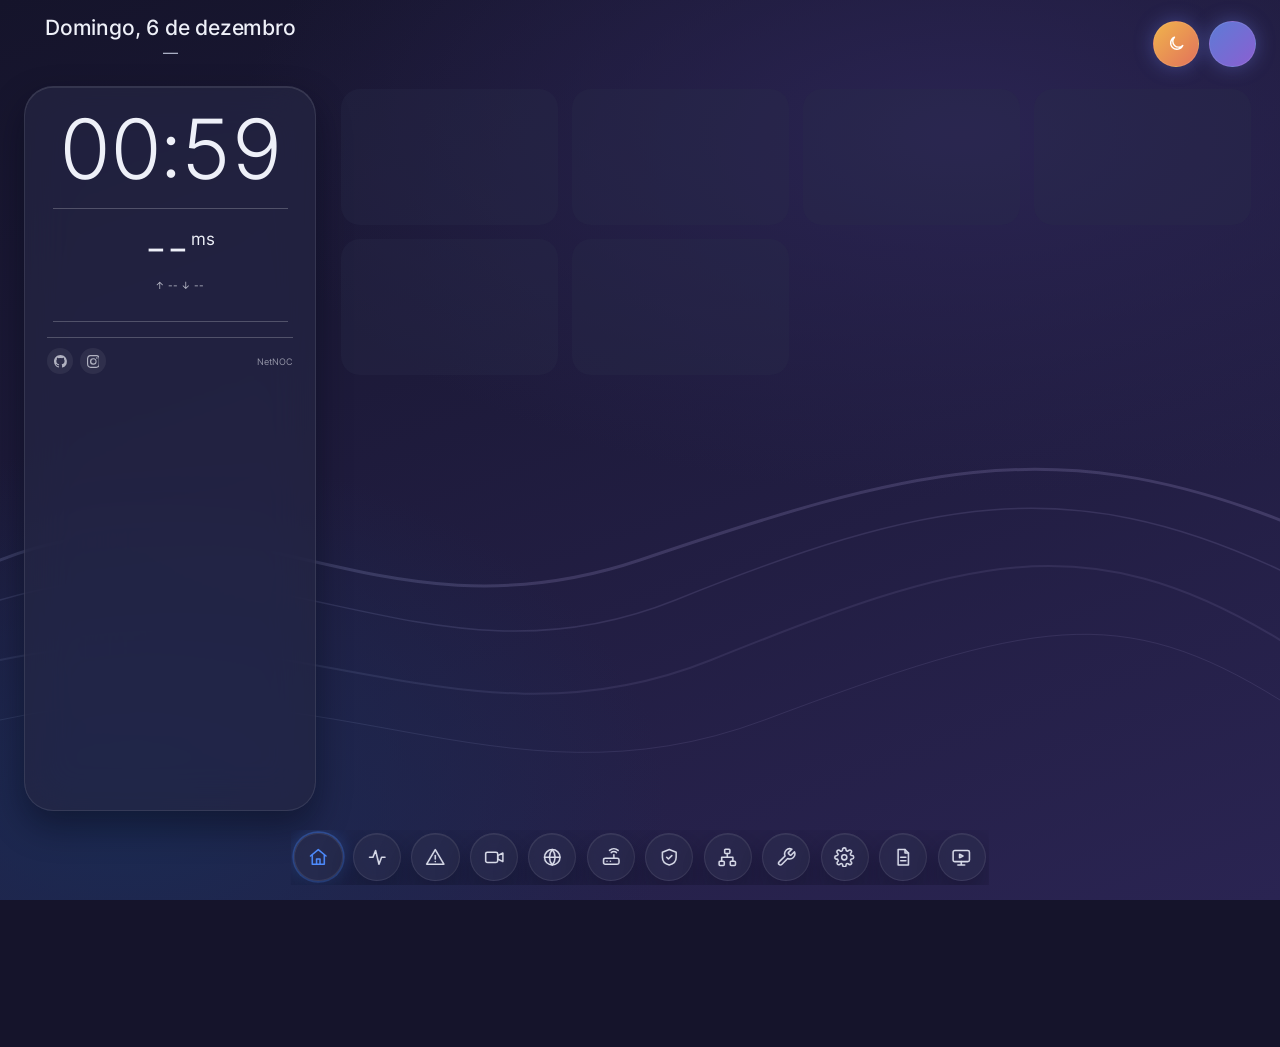
==== commit 16c4eff9: "Links do autor (GitHub e Instagram) de volta: rodapé da coluna esquerda e interface clássica" ====
--- a/static/app.html
+++ b/static/app.html
@@ -7,12 +7,12 @@
   <title>NetNOC</title>
   <link rel="manifest" href="manifest.webmanifest">
   <link rel="icon" href="icon-192.png">
-  <link rel="stylesheet" href="glass/fonts.css?v=3.4.0">
-  <link rel="stylesheet" href="glass/glass.css?v=3.4.0">
-  <link rel="stylesheet" href="glass/skins/terminal.css?v=3.4.0">
-  <link rel="stylesheet" href="glass/skins/grafana.css?v=3.4.0">
-  <link rel="stylesheet" href="glass/skins/material.css?v=3.4.0">
-  <script src="glass/skins.js?v=3.4.0"></script>
+  <link rel="stylesheet" href="glass/fonts.css?v=3.5.0">
+  <link rel="stylesheet" href="glass/glass.css?v=3.5.0">
+  <link rel="stylesheet" href="glass/skins/terminal.css?v=3.5.0">
+  <link rel="stylesheet" href="glass/skins/grafana.css?v=3.5.0">
+  <link rel="stylesheet" href="glass/skins/material.css?v=3.5.0">
+  <script src="glass/skins.js?v=3.5.0"></script>
 </head>
 <body>
   <div class="bg" aria-hidden="true"></div>
@@ -38,6 +38,11 @@
       <div class="rule"></div>
       <div class="agenda" id="agenda"></div>
       <div class="hx-heatbox" id="hxHeat"></div>
+      <div class="side-foot">
+        <a href="https://github.com/ebertonjs/netlab" target="_blank" rel="noopener noreferrer" title="Repositório no GitHub" aria-label="GitHub"><svg viewBox="0 0 16 16" width="16" height="16" fill="currentColor"><path d="M8 0C3.58 0 0 3.58 0 8c0 3.54 2.29 6.53 5.47 7.59.4.07.55-.17.55-.38 0-.19-.01-.82-.01-1.49-2.01.37-2.53-.49-2.69-.94-.09-.23-.48-.94-.82-1.13-.28-.15-.68-.52-.01-.53.63-.01 1.08.58 1.23.82.72 1.21 1.87.87 2.33.66.07-.52.28-.87.51-1.07-1.78-.2-3.64-.89-3.64-3.95 0-.87.31-1.59.82-2.15-.08-.2-.36-1.02.08-2.12 0 0 .67-.21 2.2.82.64-.18 1.32-.27 2-.27.68 0 1.36.09 2 .27 1.53-1.04 2.2-.82 2.2-.82.44 1.1.16 1.92.08 2.12.51.56.82 1.27.82 2.15 0 3.07-1.87 3.75-3.65 3.95.29.25.54.73.54 1.48 0 1.07-.01 1.93-.01 2.2 0 .21.15.46.55.38A8.01 8.01 0 0 0 16 8c0-4.42-3.58-8-8-8z"/></svg></a>
+        <a href="https://www.instagram.com/edinho_osilva/" target="_blank" rel="noopener noreferrer" title="Instagram" aria-label="Instagram"><svg viewBox="0 0 16 16" width="16" height="16" fill="currentColor"><path d="M8 1.44c2.14 0 2.39.01 3.24.05.78.03 1.2.16 1.48.27.37.14.64.32.92.6.28.28.45.54.6.92.11.28.24.7.27 1.48.04.85.05 1.1.05 3.24s-.01 2.39-.05 3.24c-.03.78-.16 1.2-.27 1.48-.14.37-.32.64-.6.92-.28.28-.54.45-.92.6-.28.11-.7.24-1.48.27-.85.04-1.1.05-3.24.05s-2.39-.01-3.24-.05c-.78-.03-1.2-.16-1.48-.27-.37-.14-.64-.32-.92-.6-.28-.28-.45-.54-.6-.92-.11-.28-.24-.7-.27-1.48-.04-.85-.05-1.1-.05-3.24s.01-2.39.05-3.24c.03-.78.16-1.2.27-1.48.14-.37.32-.64.6-.92.28-.28.54-.45.92-.6.28-.11.7-.24 1.48-.27.85-.04 1.1-.05 3.24-.05zM8 0C5.83 0 5.56.01 4.7.05c-.85.04-1.44.18-1.95.38-.53.2-.98.48-1.43.93-.45.45-.72.9-.93 1.43-.2.51-.34 1.1-.38 1.95C.01 5.56 0 5.83 0 8s.01 2.44.05 3.3c.04.85.18 1.44.38 1.95.2.53.48.98.93 1.43.45.45.9.72 1.43.93.51.2 1.1.34 1.95.38.86.04 1.13.05 3.3.05s2.44-.01 3.3-.05c.85-.04 1.44-.18 1.95-.38.53-.2.98-.48 1.43-.93.45-.45.72-.9.93-1.43.2-.51.34-1.1.38-1.95.04-.86.05-1.13.05-3.3s-.01-2.44-.05-3.3c-.04-.85-.18-1.44-.38-1.95-.2-.53-.48-.98-.93-1.43-.45-.45-.9-.72-1.43-.93-.51-.2-1.1-.34-1.95-.38C10.44.01 10.17 0 8 0zm0 3.89A4.11 4.11 0 1 0 8 12.1 4.11 4.11 0 0 0 8 3.89zm0 6.78A2.67 2.67 0 1 1 8 5.33a2.67 2.67 0 0 1 0 5.34zm5.23-6.94a.96.96 0 1 1-1.92 0 .96.96 0 0 1 1.92 0z"/></svg></a>
+        <span id="verLine">NetNOC</span>
+      </div>
     </aside>
 
     <!-- ===== chips de status ===== -->
@@ -77,11 +82,12 @@
   <script src="util.js?v=3.0.0"></script>
   <script src="icons.js"></script>
   <script src="chart.umd.js"></script>
-  <script src="glass/ui-icons.js?v=3.4.0"></script>
-  <script src="glass/app.js?v=3.4.0"></script>
-  <script src="glass/home.js?v=3.4.0"></script>
-  <script src="glass/camplayer.js?v=3.4.0"></script>
-  <script src="glass/sheets.js?v=3.4.0"></script>
-  <script src="glass/tv.js?v=3.4.0"></script>
+  <script src="glass/ui-icons.js?v=3.5.0"></script>
+  <script src="glass/app.js?v=3.5.0"></script>
+  <script src="glass/home.js?v=3.5.0"></script>
+  <script src="glass/camplayer.js?v=3.5.0"></script>
+  <script src="glass/topomap.js?v=3.5.0"></script>
+  <script src="glass/sheets.js?v=3.5.0"></script>
+  <script src="glass/tv.js?v=3.5.0"></script>
 </body>
 </html>
--- a/static/glass/glass.css
+++ b/static/glass/glass.css
@@ -968,3 +968,92 @@
   .hx-port { grid-template-columns: 9px 50px minmax(0, 1fr) auto; }
   .hx-port .hx-bar { display: none; }
 }
+
+/* ================= mapa da rede em caixas (v3.5) ================= */
+.tm-wrap { position: relative; width: 100%; height: 100%; min-height: 420px; overflow: hidden; }
+.tm-wrap.tv { min-height: 0; }
+.tm-stage { position: absolute; left: 0; top: 0; transform-origin: 0 0; }
+.tm-links { position: absolute; inset: 0; overflow: visible; pointer-events: none; }
+.tm-line { fill: none; stroke-width: 2.4; stroke-linecap: round; }
+.tm-glow { fill: none; stroke-width: 9; stroke-linecap: round; opacity: .18; filter: blur(3px); }
+.tm-line.ok, .tm-glow.ok { stroke: var(--green); }
+.tm-line.warn, .tm-glow.warn { stroke: var(--yellow); }
+.tm-line.bad, .tm-glow.bad { stroke: var(--red); }
+.tm-line.bad { stroke-dasharray: 6 7; }
+.tm-line.iso, .tm-line.na, .tm-glow.iso, .tm-glow.na { stroke: var(--muted); }
+.tm-line.iso, .tm-line.na { stroke-dasharray: 3 7; opacity: .7; }
+.tm-glow.iso, .tm-glow.na { opacity: 0; }
+.tm-end { stroke: none; }
+.tm-end.ok { fill: var(--green); } .tm-end.warn { fill: var(--yellow); } .tm-end.bad { fill: var(--red); } .tm-end.iso, .tm-end.na { fill: var(--muted); }
+.tm-pkt { fill: #fff; filter: drop-shadow(0 0 4px var(--green)); }
+.tm-pkt.warn { filter: drop-shadow(0 0 4px var(--yellow)); }
+.tm-lat { font-size: 11px; fill: var(--muted); font-family: var(--font); font-variant-numeric: tabular-nums; }
+.tm-box {
+  position: absolute; border-radius: 14px; padding: 0 12px; color: var(--text);
+  background: var(--glass); border: 1px solid var(--stroke); box-shadow: var(--shadow), inset 0 1px 0 var(--glass-hi);
+  backdrop-filter: blur(calc(14px * var(--blur-k))); -webkit-backdrop-filter: blur(calc(14px * var(--blur-k)));
+  display: flex; flex-direction: column; overflow: hidden;
+}
+.tm-box.st-bad { border-color: color-mix(in srgb, var(--red) 70%, transparent); box-shadow: 0 0 0 1px color-mix(in srgb, var(--red) 40%, transparent), 0 0 26px color-mix(in srgb, var(--red) 25%, transparent); }
+.tm-box.st-warn { border-color: color-mix(in srgb, var(--yellow) 55%, transparent); }
+.tm-box.st-iso { opacity: .78; }
+.tm-head { display: flex; align-items: center; gap: 10px; height: 60px; flex: none; border-bottom: 1px solid var(--stroke); margin: 0 -12px 4px; padding: 0 12px; }
+.tm-ico { width: 38px; height: 38px; border-radius: 10px; display: grid; place-items: center; flex: none; background: var(--tile); color: var(--accent); }
+.tm-box.internet .tm-ico, .tm-box.origin .tm-ico { color: var(--blue); }
+.tm-box.cams .tm-ico { color: var(--purple, #9b7bff); }
+.tm-box.env .tm-ico { color: var(--orange); }
+.tm-ico svg { width: 22px; height: 22px; }
+.tm-title { display: flex; flex-direction: column; min-width: 0; flex: 1; }
+.tm-title b { font-size: 13px; font-weight: 700; letter-spacing: .04em; text-transform: uppercase; white-space: nowrap; overflow: hidden; text-overflow: ellipsis; }
+.tm-title small { font-size: 11px; color: var(--muted); }
+.tm-dot { width: 9px; height: 9px; border-radius: 50%; flex: none; background: var(--muted); }
+.tm-dot.ok { background: var(--green); box-shadow: 0 0 8px var(--green); }
+.tm-dot.warn { background: var(--yellow); box-shadow: 0 0 8px var(--yellow); }
+.tm-dot.bad { background: var(--red); box-shadow: 0 0 8px var(--red); animation: pulse 1.2s ease-in-out infinite; }
+.tm-row { display: grid; grid-template-columns: minmax(0, 1fr) auto 18px; gap: 8px; align-items: center; height: 25px; font-size: 12.5px; }
+.tm-row.click { cursor: pointer; border-radius: 6px; margin: 0 -6px; padding: 0 6px; }
+.tm-row.click:hover { background: var(--tile); }
+.tm-row .n { font-weight: 600; white-space: nowrap; overflow: hidden; text-overflow: ellipsis; }
+.tm-row .h { font-size: 11.5px; color: var(--muted); font-variant-numeric: tabular-nums; white-space: nowrap; max-width: 104px; overflow: hidden; text-overflow: ellipsis; }
+.tm-row.bad .h { color: var(--red); font-weight: 600; }
+.tm-row .s { width: 18px; height: 18px; border-radius: 50%; display: grid; place-items: center; color: #fff; background: var(--muted); }
+.tm-row .s svg { width: 11px; height: 11px; stroke-width: 3; }
+.tm-row .s.ok { background: var(--green); } .tm-row .s.warn { background: var(--yellow); } .tm-row .s.bad { background: var(--red); }
+.tm-row.iso .n, .tm-row.na .n { opacity: .6; }
+.tm-more { font-size: 11px; color: var(--muted); padding: 4px 0; }
+.tm-ring .trk { fill: none; stroke: var(--track); stroke-width: 14; }
+.tm-ring .seg { fill: none; stroke-width: 14; stroke-linecap: round; }
+.tm-ring .seg.ok { stroke: var(--green); } .tm-ring .seg.warn { stroke: var(--yellow); } .tm-ring .seg.bad { stroke: var(--red); }
+.tm-ring .seg.iso, .tm-ring .seg.na { stroke: var(--muted); }
+.tm-ring .big { font-size: 34px; font-weight: 700; fill: var(--text); font-family: var(--font); }
+.tm-ring .sub { font-size: 12px; fill: var(--muted); font-family: var(--font); }
+.tm-kpis { display: grid; grid-template-columns: repeat(4, minmax(0, 1fr)); gap: 10px; margin-bottom: 12px; }
+.tm-kpi { display: flex; align-items: center; gap: 10px; padding: 10px 12px; border-radius: 12px; background: var(--tile); min-width: 0; }
+.tm-kpi .orb { width: 34px; height: 34px; } .tm-kpi .orb svg { width: 17px; height: 17px; }
+.tm-kpi .l { font-size: 11.5px; color: var(--muted); display: block; }
+.tm-kpi .v { font-size: 20px; font-weight: 700; line-height: 1.2; display: block; }
+.tm-kpi .s { font-size: 11px; color: var(--muted); display: block; white-space: nowrap; overflow: hidden; text-overflow: ellipsis; }
+.tm-legend { display: grid; gap: 7px; margin: 14px 4px 4px; font-size: 13px; }
+.tm-legend div { display: grid; grid-template-columns: 12px 34px 1fr; gap: 8px; align-items: center; }
+.tm-legend i { width: 10px; height: 10px; border-radius: 50%; }
+.tm-legend b { text-align: right; font-variant-numeric: tabular-nums; }
+.tm-ringbox { display: grid; place-items: center; margin: 4px 0 2px; }
+.topo-map { height: 100%; min-height: 460px; display: flex; flex-direction: column; }
+.topo-map .tm-host { flex: 1; min-height: 0; position: relative; }
+@media (max-width: 860px) {
+  .tm-kpis { grid-template-columns: repeat(2, minmax(0, 1fr)); }
+  .topo-map { height: auto; }
+  .topo-map .tm-host { height: 70vh; }
+}
+/* TV: o mapa ocupa a cena inteira */
+.tvg-map { position: relative; min-height: 0; padding: .6em; }
+.tvg-map .tm-wrap { position: absolute; inset: .6em; width: auto; height: auto; }
+.side-h { font-size: 11px; letter-spacing: .08em; font-weight: 700; opacity: .7; margin: 4px 0 10px; text-transform: uppercase; }
+
+/* rodapé da coluna esquerda: links do autor + versão */
+.side-foot { display: flex; align-items: center; gap: 8px; margin-top: 18px; padding-top: 12px; border-top: 1px solid var(--rule); }
+.side-foot a { width: 30px; height: 30px; border-radius: 50%; display: grid; place-items: center; color: inherit; opacity: .7; background: var(--btn); transition: opacity .15s, transform .15s; }
+.side-foot a:hover { opacity: 1; transform: translateY(-1px); }
+.side-foot svg { width: 15px; height: 15px; }
+.side-foot span { margin-left: auto; font-size: 11px; opacity: .55; }
+[data-skin="terminal"] .side-foot a, [data-skin="grafana"] .side-foot a { border-radius: 3px; }
--- a/static/glass/skins/terminal.css
+++ b/static/glass/skins/terminal.css
@@ -193,3 +193,10 @@
 }
 
 [data-skin="terminal"] .cam-badge.live { background: var(--red); color: #000; }
+
+/* mapa da rede */
+[data-skin="terminal"] .tm-box { border-radius: 0; box-shadow: none; background: rgba(var(--ph-rgb), .035); }
+[data-skin="terminal"] .tm-ico { border-radius: 0; background: transparent; border: 1px solid var(--stroke); }
+[data-skin="terminal"] .tm-title b::before { content: "> "; opacity: .55; }
+[data-skin="terminal"] .tm-row .s { border-radius: 0; }
+[data-skin="terminal"] .tm-glow { opacity: .3; }
--- a/static/glass/skins/grafana.css
+++ b/static/glass/skins/grafana.css
@@ -204,3 +204,9 @@
   [data-skin="grafana"] .shell { padding: 12px 12px calc(var(--dock-h) + 10px); }
   [data-skin="grafana"] .sheet-wrap { left: 0; padding-bottom: 66px; }
 }
+
+/* mapa da rede */
+[data-skin="grafana"] .tm-box { border-radius: 4px; box-shadow: none; backdrop-filter: none; -webkit-backdrop-filter: none; }
+[data-skin="grafana"] .tm-ico { border-radius: 3px; }
+[data-skin="grafana"] .tm-kpi { border-radius: 4px; }
+[data-skin="grafana"] .tm-glow { opacity: .12; }
--- a/static/glass/skins/material.css
+++ b/static/glass/skins/material.css
@@ -171,3 +171,9 @@
   [data-skin="material"] .dock { justify-content: flex-start; overflow-x: auto; }
   [data-skin="material"] .dock .round { width: 72px; flex: none; }
 }
+
+/* mapa da rede */
+[data-skin="material"] .tm-box { background: var(--m-surface); border-color: transparent; box-shadow: 0 1px 3px rgba(0, 0, 0, .12); backdrop-filter: none; -webkit-backdrop-filter: none; border-radius: 20px; }
+[data-skin="material"] .tm-ico { background: var(--m-container); color: var(--m-on-container) !important; border-radius: 50%; }
+[data-skin="material"] .tm-kpi { background: var(--m-surface-2); border-radius: 16px; }
+[data-skin="material"] .tm-pkt { fill: var(--m-surface); }
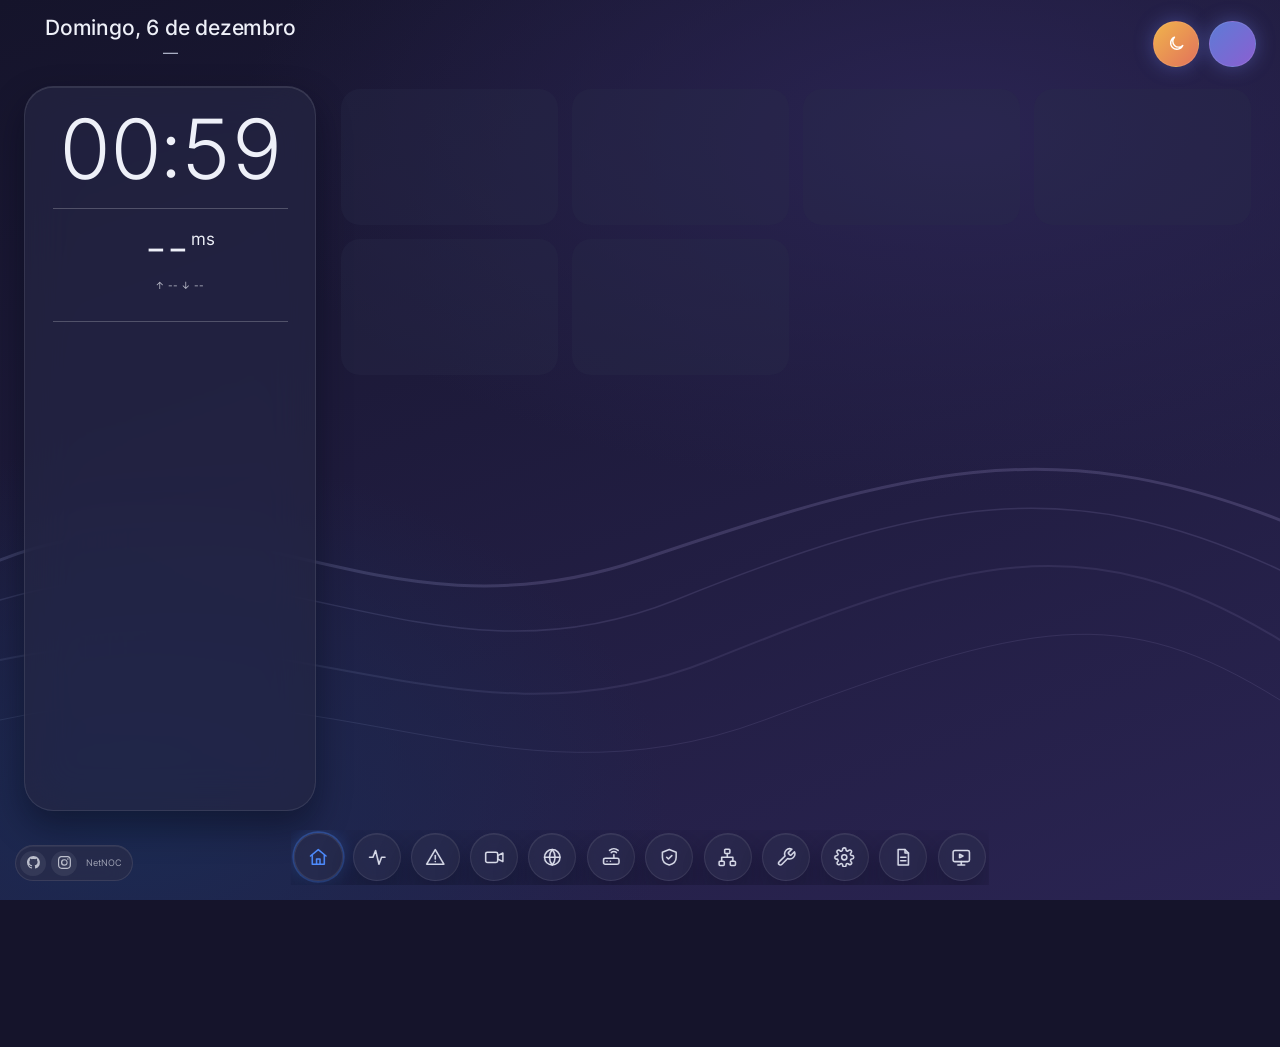
==== commit 5b7cd38a: "Links do autor fixos no canto inferior esquerdo, em todas as telas e temas" ====
--- a/static/app.html
+++ b/static/app.html
@@ -38,11 +38,6 @@
       <div class="rule"></div>
       <div class="agenda" id="agenda"></div>
       <div class="hx-heatbox" id="hxHeat"></div>
-      <div class="side-foot">
-        <a href="https://github.com/ebertonjs/netlab" target="_blank" rel="noopener noreferrer" title="Repositório no GitHub" aria-label="GitHub"><svg viewBox="0 0 16 16" width="16" height="16" fill="currentColor"><path d="M8 0C3.58 0 0 3.58 0 8c0 3.54 2.29 6.53 5.47 7.59.4.07.55-.17.55-.38 0-.19-.01-.82-.01-1.49-2.01.37-2.53-.49-2.69-.94-.09-.23-.48-.94-.82-1.13-.28-.15-.68-.52-.01-.53.63-.01 1.08.58 1.23.82.72 1.21 1.87.87 2.33.66.07-.52.28-.87.51-1.07-1.78-.2-3.64-.89-3.64-3.95 0-.87.31-1.59.82-2.15-.08-.2-.36-1.02.08-2.12 0 0 .67-.21 2.2.82.64-.18 1.32-.27 2-.27.68 0 1.36.09 2 .27 1.53-1.04 2.2-.82 2.2-.82.44 1.1.16 1.92.08 2.12.51.56.82 1.27.82 2.15 0 3.07-1.87 3.75-3.65 3.95.29.25.54.73.54 1.48 0 1.07-.01 1.93-.01 2.2 0 .21.15.46.55.38A8.01 8.01 0 0 0 16 8c0-4.42-3.58-8-8-8z"/></svg></a>
-        <a href="https://www.instagram.com/edinho_osilva/" target="_blank" rel="noopener noreferrer" title="Instagram" aria-label="Instagram"><svg viewBox="0 0 16 16" width="16" height="16" fill="currentColor"><path d="M8 1.44c2.14 0 2.39.01 3.24.05.78.03 1.2.16 1.48.27.37.14.64.32.92.6.28.28.45.54.6.92.11.28.24.7.27 1.48.04.85.05 1.1.05 3.24s-.01 2.39-.05 3.24c-.03.78-.16 1.2-.27 1.48-.14.37-.32.64-.6.92-.28.28-.54.45-.92.6-.28.11-.7.24-1.48.27-.85.04-1.1.05-3.24.05s-2.39-.01-3.24-.05c-.78-.03-1.2-.16-1.48-.27-.37-.14-.64-.32-.92-.6-.28-.28-.45-.54-.6-.92-.11-.28-.24-.7-.27-1.48-.04-.85-.05-1.1-.05-3.24s.01-2.39.05-3.24c.03-.78.16-1.2.27-1.48.14-.37.32-.64.6-.92.28-.28.54-.45.92-.6.28-.11.7-.24 1.48-.27.85-.04 1.1-.05 3.24-.05zM8 0C5.83 0 5.56.01 4.7.05c-.85.04-1.44.18-1.95.38-.53.2-.98.48-1.43.93-.45.45-.72.9-.93 1.43-.2.51-.34 1.1-.38 1.95C.01 5.56 0 5.83 0 8s.01 2.44.05 3.3c.04.85.18 1.44.38 1.95.2.53.48.98.93 1.43.45.45.9.72 1.43.93.51.2 1.1.34 1.95.38.86.04 1.13.05 3.3.05s2.44-.01 3.3-.05c.85-.04 1.44-.18 1.95-.38.53-.2.98-.48 1.43-.93.45-.45.72-.9.93-1.43.2-.51.34-1.1.38-1.95.04-.86.05-1.13.05-3.3s-.01-2.44-.05-3.3c-.04-.85-.18-1.44-.38-1.95-.2-.53-.48-.98-.93-1.43-.45-.45-.9-.72-1.43-.93-.51-.2-1.1-.34-1.95-.38C10.44.01 10.17 0 8 0zm0 3.89A4.11 4.11 0 1 0 8 12.1 4.11 4.11 0 0 0 8 3.89zm0 6.78A2.67 2.67 0 1 1 8 5.33a2.67 2.67 0 0 1 0 5.34zm5.23-6.94a.96.96 0 1 1-1.92 0 .96.96 0 0 1 1.92 0z"/></svg></a>
-        <span id="verLine">NetNOC</span>
-      </div>
     </aside>
 
     <!-- ===== chips de status ===== -->
@@ -58,6 +53,13 @@
       <main class="grid" id="grid" aria-label="Destinos monitorados"></main>
       <section class="hx" id="hx" aria-label="Resumo da rede"></section>
     </div>
+  </div>
+
+  <!-- ===== links do autor: fixos no canto, em todas as telas e temas ===== -->
+  <div class="side-foot">
+    <a href="https://github.com/ebertonjs/netlab" target="_blank" rel="noopener noreferrer" title="Repositório no GitHub" aria-label="GitHub"><svg viewBox="0 0 16 16" width="16" height="16" fill="currentColor"><path d="M8 0C3.58 0 0 3.58 0 8c0 3.54 2.29 6.53 5.47 7.59.4.07.55-.17.55-.38 0-.19-.01-.82-.01-1.49-2.01.37-2.53-.49-2.69-.94-.09-.23-.48-.94-.82-1.13-.28-.15-.68-.52-.01-.53.63-.01 1.08.58 1.23.82.72 1.21 1.87.87 2.33.66.07-.52.28-.87.51-1.07-1.78-.2-3.64-.89-3.64-3.95 0-.87.31-1.59.82-2.15-.08-.2-.36-1.02.08-2.12 0 0 .67-.21 2.2.82.64-.18 1.32-.27 2-.27.68 0 1.36.09 2 .27 1.53-1.04 2.2-.82 2.2-.82.44 1.1.16 1.92.08 2.12.51.56.82 1.27.82 2.15 0 3.07-1.87 3.75-3.65 3.95.29.25.54.73.54 1.48 0 1.07-.01 1.93-.01 2.2 0 .21.15.46.55.38A8.01 8.01 0 0 0 16 8c0-4.42-3.58-8-8-8z"/></svg></a>
+    <a href="https://www.instagram.com/edinho_osilva/" target="_blank" rel="noopener noreferrer" title="Instagram" aria-label="Instagram"><svg viewBox="0 0 16 16" width="16" height="16" fill="currentColor"><path d="M8 1.44c2.14 0 2.39.01 3.24.05.78.03 1.2.16 1.48.27.37.14.64.32.92.6.28.28.45.54.6.92.11.28.24.7.27 1.48.04.85.05 1.1.05 3.24s-.01 2.39-.05 3.24c-.03.78-.16 1.2-.27 1.48-.14.37-.32.64-.6.92-.28.28-.54.45-.92.6-.28.11-.7.24-1.48.27-.85.04-1.1.05-3.24.05s-2.39-.01-3.24-.05c-.78-.03-1.2-.16-1.48-.27-.37-.14-.64-.32-.92-.6-.28-.28-.45-.54-.6-.92-.11-.28-.24-.7-.27-1.48-.04-.85-.05-1.1-.05-3.24s.01-2.39.05-3.24c.03-.78.16-1.2.27-1.48.14-.37.32-.64.6-.92.28-.28.54-.45.92-.6.28-.11.7-.24 1.48-.27.85-.04 1.1-.05 3.24-.05zM8 0C5.83 0 5.56.01 4.7.05c-.85.04-1.44.18-1.95.38-.53.2-.98.48-1.43.93-.45.45-.72.9-.93 1.43-.2.51-.34 1.1-.38 1.95C.01 5.56 0 5.83 0 8s.01 2.44.05 3.3c.04.85.18 1.44.38 1.95.2.53.48.98.93 1.43.45.45.9.72 1.43.93.51.2 1.1.34 1.95.38.86.04 1.13.05 3.3.05s2.44-.01 3.3-.05c.85-.04 1.44-.18 1.95-.38.53-.2.98-.48 1.43-.93.45-.45.72-.9.93-1.43.2-.51.34-1.1.38-1.95.04-.86.05-1.13.05-3.3s-.01-2.44-.05-3.3c-.04-.85-.18-1.44-.38-1.95-.2-.53-.48-.98-.93-1.43-.45-.45-.9-.72-1.43-.93-.51-.2-1.1-.34-1.95-.38C10.44.01 10.17 0 8 0zm0 3.89A4.11 4.11 0 1 0 8 12.1 4.11 4.11 0 0 0 8 3.89zm0 6.78A2.67 2.67 0 1 1 8 5.33a2.67 2.67 0 0 1 0 5.34zm5.23-6.94a.96.96 0 1 1-1.92 0 .96.96 0 0 1 1.92 0z"/></svg></a>
+    <span id="verLine">NetNOC</span>
   </div>
 
   <!-- ===== dock ===== -->
--- a/static/glass/glass.css
+++ b/static/glass/glass.css
@@ -1050,10 +1050,22 @@
 .tvg-map .tm-wrap { position: absolute; inset: .6em; width: auto; height: auto; }
 .side-h { font-size: 11px; letter-spacing: .08em; font-weight: 700; opacity: .7; margin: 4px 0 10px; text-transform: uppercase; }
 
-/* rodapé da coluna esquerda: links do autor + versão */
-.side-foot { display: flex; align-items: center; gap: 8px; margin-top: 18px; padding-top: 12px; border-top: 1px solid var(--rule); }
-.side-foot a { width: 30px; height: 30px; border-radius: 50%; display: grid; place-items: center; color: inherit; opacity: .7; background: var(--btn); transition: opacity .15s, transform .15s; }
+/* links do autor + versão: fixos no canto inferior esquerdo (todas as telas e temas; o Modo TV cobre) */
+.side-foot {
+  position: fixed; left: 18px; bottom: 22px; z-index: 31; display: flex; align-items: center; gap: 6px;
+  padding: 5px 12px 5px 5px; border-radius: var(--r-pill); color: var(--text);
+  background: var(--glass); border: 1px solid var(--stroke); box-shadow: inset 0 1px 0 var(--glass-hi);
+  backdrop-filter: blur(calc(14px * var(--blur-k))); -webkit-backdrop-filter: blur(calc(14px * var(--blur-k)));
+}
+.side-foot a { width: 30px; height: 30px; border-radius: 50%; display: grid; place-items: center; color: inherit; opacity: .75; background: var(--btn); transition: opacity .15s, transform .15s; }
 .side-foot a:hover { opacity: 1; transform: translateY(-1px); }
 .side-foot svg { width: 15px; height: 15px; }
-.side-foot span { margin-left: auto; font-size: 11px; opacity: .55; }
+.side-foot span { margin-left: 4px; font-size: 11px; opacity: .6; white-space: nowrap; }
+[data-skin="terminal"] .side-foot, [data-skin="grafana"] .side-foot { border-radius: 3px; }
 [data-skin="terminal"] .side-foot a, [data-skin="grafana"] .side-foot a { border-radius: 3px; }
+@media (max-width: 1250px) { .side-foot span { display: none; } .side-foot { padding-right: 5px; } }
+@media (max-width: 860px) { .side-foot { position: static; margin: 4px auto 0; width: max-content; } }
+[data-skin="terminal"] .side-foot { bottom: 5px; left: 10px; padding: 2px 10px 2px 2px; background: var(--bg-a); }
+[data-skin="terminal"] .side-foot a { width: 28px; height: 28px; }
+[data-skin="grafana"] .side-foot { left: 10px; bottom: 12px; }
+[data-skin="material"] .side-foot { bottom: 18px; left: 16px; background: var(--m-surface-3); border-color: transparent; }
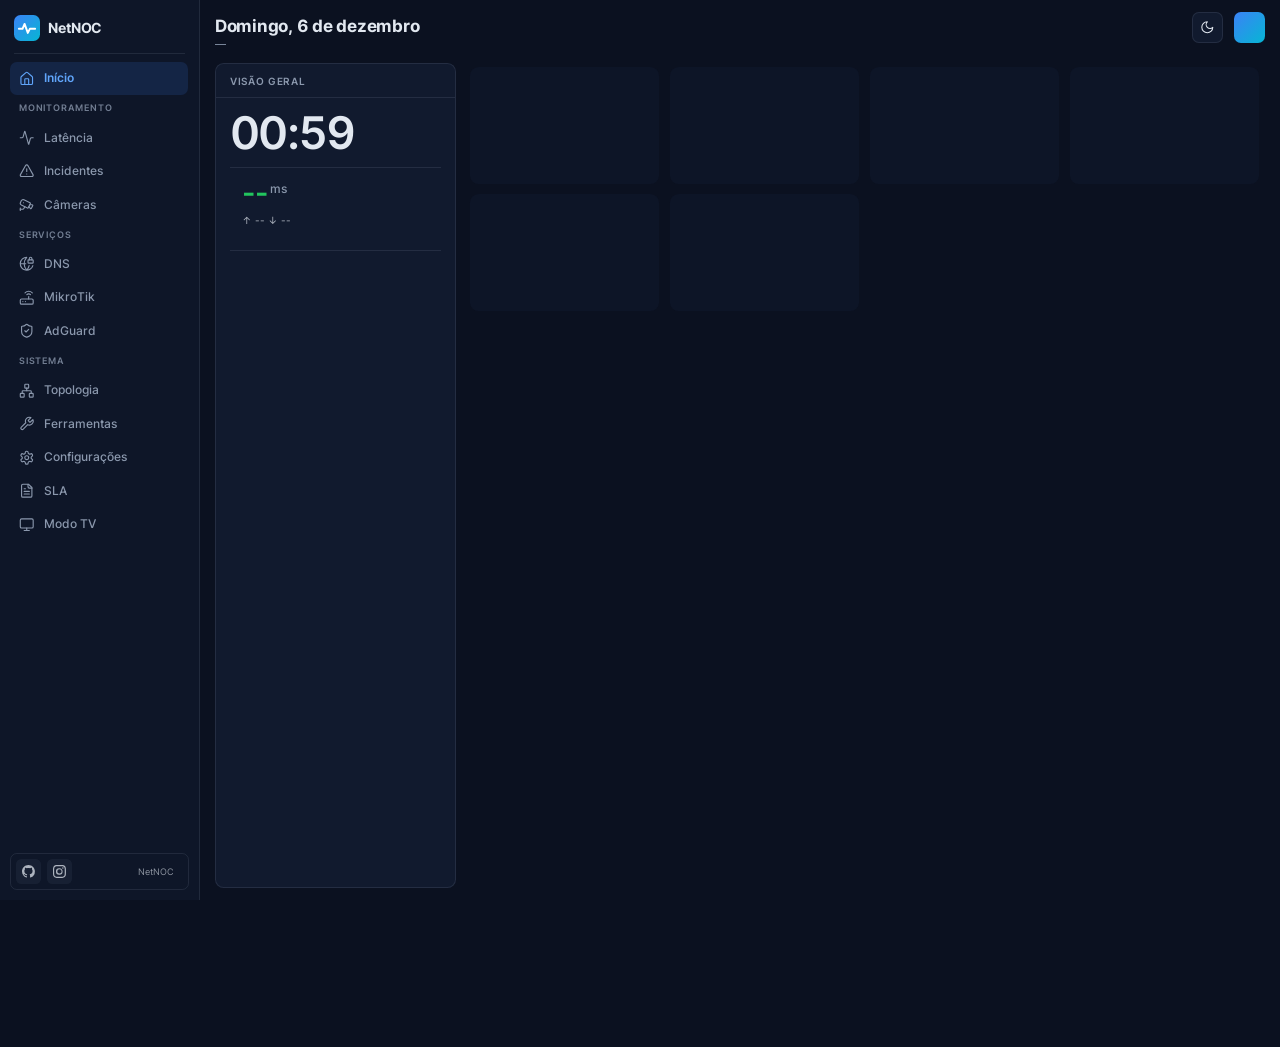
==== commit 6667956b: "v3.8: visual Pro (tema padrão), ícones Lucide, nova marca e login; v3.7: tema Lagoa" ====
--- a/static/app.html
+++ b/static/app.html
@@ -1,18 +1,20 @@
 <!DOCTYPE html>
-<html lang="pt-BR" data-skin="glass" data-theme="dark">
+<html lang="pt-BR" data-skin="pro" data-theme="dark">
 <head>
   <meta charset="UTF-8">
   <meta name="viewport" content="width=device-width, initial-scale=1, viewport-fit=cover">
-  <meta name="theme-color" content="#1c1b36">
+  <meta name="theme-color" content="#0b1120">
   <title>NetNOC</title>
   <link rel="manifest" href="manifest.webmanifest">
   <link rel="icon" href="icon-192.png">
-  <link rel="stylesheet" href="glass/fonts.css?v=3.5.0">
-  <link rel="stylesheet" href="glass/glass.css?v=3.5.0">
-  <link rel="stylesheet" href="glass/skins/terminal.css?v=3.5.0">
-  <link rel="stylesheet" href="glass/skins/grafana.css?v=3.5.0">
-  <link rel="stylesheet" href="glass/skins/material.css?v=3.5.0">
-  <script src="glass/skins.js?v=3.5.0"></script>
+  <link rel="stylesheet" href="glass/fonts.css?v=3.8.0">
+  <link rel="stylesheet" href="glass/glass.css?v=3.8.0">
+  <link rel="stylesheet" href="glass/skins/terminal.css?v=3.8.0">
+  <link rel="stylesheet" href="glass/skins/grafana.css?v=3.8.0">
+  <link rel="stylesheet" href="glass/skins/material.css?v=3.8.0">
+  <link rel="stylesheet" href="glass/skins/lagoa.css?v=3.7.0">
+  <link rel="stylesheet" href="glass/skins/pro.css?v=3.8.0">
+  <script src="glass/skins.js?v=3.8.0"></script>
 </head>
 <body>
   <div class="bg" aria-hidden="true"></div>
@@ -84,12 +86,12 @@
   <script src="util.js?v=3.0.0"></script>
   <script src="icons.js"></script>
   <script src="chart.umd.js"></script>
-  <script src="glass/ui-icons.js?v=3.5.0"></script>
-  <script src="glass/app.js?v=3.5.0"></script>
-  <script src="glass/home.js?v=3.5.0"></script>
-  <script src="glass/camplayer.js?v=3.5.0"></script>
-  <script src="glass/topomap.js?v=3.5.0"></script>
-  <script src="glass/sheets.js?v=3.5.0"></script>
-  <script src="glass/tv.js?v=3.5.0"></script>
+  <script src="glass/ui-icons.js?v=3.8.0"></script>
+  <script src="glass/app.js?v=3.8.0"></script>
+  <script src="glass/home.js?v=3.8.0"></script>
+  <script src="glass/camplayer.js?v=3.8.0"></script>
+  <script src="glass/topomap.js?v=3.8.0"></script>
+  <script src="glass/sheets.js?v=3.8.0"></script>
+  <script src="glass/tv.js?v=3.8.0"></script>
 </body>
 </html>
--- a/static/glass/glass.css
+++ b/static/glass/glass.css
@@ -246,6 +246,7 @@
   fill: var(--text); transform: rotate(-8deg);
 }
 .card-art .brand svg { width: 100%; height: 100%; fill: currentColor; }
+.card-art .brand svg[fill="none"], .tvg-card .brand svg[fill="none"] { fill: none; }  /* ícones de traço não viram blocos */
 .card-art .spark { position: absolute; left: 0; right: 0; top: 40px; height: 80px; width: 100%; }
 .card-art .fade {
   position: absolute; inset: 0;
--- a/static/glass/skins/lagoa.css
+++ b/static/glass/skins/lagoa.css
@@ -0,0 +1,202 @@
+/* ================================================================
+   Skin LAGOA — painel de casa inteligente: fundo azul-petróleo com brilho,
+   cards claros "foscos" para o que está online (texto escuro), cards escuros
+   translúcidos para o que está fora, ícones em verde-limão e barra de
+   navegação em pílula com rótulos. Modos: "lagoa" (petróleo) e "noite" (grafite).
+   ================================================================ */
+[data-skin="lagoa"] {
+  --font: 'Inter', system-ui, -apple-system, 'Segoe UI', Roboto, sans-serif;
+  --r-xl: 32px; --r-lg: 26px; --r-md: 18px; --r-sm: 12px; --r-card: 28px; --r-pill: 999px;
+  --blur-k: 1.1;
+  --dock-h: 92px;
+  --accent: #a3e635; --accent-2: #c7f27a; --spark: #1f8a9e;
+  --lime: #a3e635; --on-lime: #1d3307;
+  --c1: #a3e635; --c2: #38bdf8; --c3: #34d399; --c4: #c4b5fd; --c5: #fb7185; --c6: #22d3ee; --c7: #facc15; --c8: #f0abfc;
+  --green: #4ade80; --red: #f87171; --yellow: #facc15; --blue: #38bdf8; --orange: #fb923c; --purple: #c4b5fd; --grey: #8aa1ad;
+  /* card claro (online) */
+  --lc-bg: rgba(222, 231, 235, .9); --lc-text: #0f2733; --lc-muted: #557080; --lc-btn: rgba(15, 39, 51, .09);
+  color-scheme: dark;
+}
+[data-skin="lagoa"][data-variant="lagoa"], [data-skin="lagoa"]:not([data-variant]) {
+  --bg-a: #0b1d2a; --bg-b: #13506a; --bg-c: #0d2f40; --glow: rgba(56, 170, 200, .30);
+}
+[data-skin="lagoa"][data-variant="noite"] {
+  --bg-a: #0d1117; --bg-b: #1c2b33; --bg-c: #121b21; --glow: rgba(120, 160, 170, .16);
+}
+[data-skin="lagoa"] {
+  --wave: transparent;
+  --text: #eef5f8; --text-2: #c3d4db; --muted: #8fa9b5;
+  --glass: rgba(255, 255, 255, .075); --glass-2: rgba(255, 255, 255, .11); --glass-hi: rgba(255, 255, 255, .07);
+  --stroke: rgba(255, 255, 255, .12);
+  --shadow: 0 18px 44px rgba(2, 10, 18, .35);
+  --side: transparent; --side-text: #eef5f8;
+  --btn: rgba(255, 255, 255, .10); --btn-ico: #e3eef2;
+  --rule: rgba(255, 255, 255, .14); --track: rgba(255, 255, 255, .14);
+  --sheet-panel: rgba(16, 42, 56, .72); --sheet-main: rgba(14, 36, 48, .62);
+  --tile: rgba(255, 255, 255, .07); --art-fade: transparent; --chart-grid: rgba(255, 255, 255, .07);
+}
+
+/* ---------- fundo: brilho difuso, sem ondas ---------- */
+[data-skin="lagoa"] body { background: var(--bg-a); }
+[data-skin="lagoa"] .bg {
+  background:
+    radial-gradient(1100px 700px at 62% 38%, var(--glow), transparent 70%),
+    radial-gradient(900px 600px at 15% 0%, color-mix(in srgb, var(--bg-b) 55%, transparent), transparent 70%),
+    linear-gradient(160deg, var(--bg-c), var(--bg-a) 70%);
+}
+[data-skin="lagoa"] .bg::after { display: none; }
+
+/* ---------- cabeçalho ---------- */
+[data-skin="lagoa"] .dateblock { text-align: left; }
+[data-skin="lagoa"] .date { font-size: 13px; font-weight: 600; letter-spacing: .16em; text-transform: uppercase; color: var(--text-2); }
+[data-skin="lagoa"] .subdate { font-size: 22px; font-weight: 400; color: var(--text); margin-top: 6px; }
+[data-skin="lagoa"] .chip {
+  height: 40px; padding: 0 16px; background: rgba(255, 255, 255, .08); border: 1px solid rgba(255, 255, 255, .16);
+  color: var(--text); font-weight: 500; box-shadow: none;
+}
+[data-skin="lagoa"] .chip svg { color: var(--text-2); }
+[data-skin="lagoa"] .chip .dot { box-shadow: none; }
+[data-skin="lagoa"] .chip.bad { background: rgba(248, 113, 113, .18); border-color: rgba(248, 113, 113, .45); }
+[data-skin="lagoa"] .avatar { width: 50px; height: 50px; border: 2px solid rgba(255, 255, 255, .25); box-shadow: none;
+  background: linear-gradient(135deg, #f0a36b, #e07d4f); color: #2a1408; }
+[data-skin="lagoa"] .avatar#themeBtn { background: rgba(255, 255, 255, .10); color: var(--text); }
+[data-skin="lagoa"] .avatar .badge { border-color: var(--bg-a); }
+
+/* ---------- coluna esquerda: sem caixa, como cabeçalho grande ---------- */
+[data-skin="lagoa"] .side { background: transparent; border: 0; box-shadow: none; backdrop-filter: none; -webkit-backdrop-filter: none; padding: 6px 10px 10px 4px; }
+[data-skin="lagoa"] .clock { text-align: left; font-size: 92px; font-weight: 300; letter-spacing: -.03em; }
+[data-skin="lagoa"] .rule { margin: 16px 0; }
+[data-skin="lagoa"] .now { justify-content: flex-start; }
+[data-skin="lagoa"] .now-icon svg { color: var(--lime) !important; }
+[data-skin="lagoa"] .now-val { font-weight: 300; }
+[data-skin="lagoa"] .now-sub { text-align: left; }
+[data-skin="lagoa"] .track { height: 10px; border-radius: 6px; }
+[data-skin="lagoa"] .knob { width: 16px; height: 16px; top: -3px; background: var(--lime); box-shadow: 0 0 10px rgba(163, 230, 53, .5); }
+[data-skin="lagoa"] .hour .ico svg { color: var(--lime) !important; }
+[data-skin="lagoa"] .agenda h4, [data-skin="lagoa"] .hx-heatbox h4 { letter-spacing: .16em; color: var(--text-2); opacity: .9; }
+
+/* ---------- cards dos destinos: claros quando online, escuros quando fora ---------- */
+[data-skin="lagoa"] .card {
+  background: var(--lc-bg); color: var(--lc-text); border: 0;
+  box-shadow: 0 10px 30px rgba(2, 12, 20, .25), inset 0 1px 0 rgba(255, 255, 255, .7);
+  backdrop-filter: blur(18px) saturate(140%); -webkit-backdrop-filter: blur(18px) saturate(140%);
+}
+[data-skin="lagoa"] .card:hover { transform: translateY(-2px); box-shadow: 0 14px 34px rgba(2, 12, 20, .32), inset 0 1px 0 rgba(255, 255, 255, .7); }
+[data-skin="lagoa"] .card-art .tint, [data-skin="lagoa"] .card-art .fade { display: none; }
+[data-skin="lagoa"] .card-art .brand {
+  left: 14px; top: 14px; right: auto; width: 44px; height: 44px; padding: 10px; opacity: 1; transform: none;
+  border-radius: 50%; background: var(--lime); color: var(--on-lime); fill: var(--on-lime);
+}
+[data-skin="lagoa"] .card-art .brand svg { fill: currentColor; }
+[data-skin="lagoa"] .card-art .spark { top: auto; bottom: 12px; left: auto; right: 14px; width: 38%; height: 26px; opacity: .85; }  /* mini-gráfico no canto, ao lado das pílulas */
+[data-skin="lagoa"] .card-art .cam-bg { opacity: .22; }
+[data-skin="lagoa"] .card-title { top: auto; bottom: 58px; left: 16px; right: 16px; font-size: 16px; font-weight: 600; text-shadow: none; color: var(--lc-text); }
+[data-skin="lagoa"] .card-title svg { display: none; }
+[data-skin="lagoa"] .card-title .kind { display: none; }
+[data-skin="lagoa"] .card-host { top: auto; bottom: 40px; left: 16px; color: var(--lc-muted); font-size: 12.5px; }
+/* linha de baixo vira: botão de status no canto superior direito + pílulas pequenas embaixo */
+[data-skin="lagoa"] .card-row { inset: 0; padding: 0 14px 12px; align-items: flex-end; gap: 6px; }
+[data-skin="lagoa"] .card-row .rb {
+  position: absolute; top: 14px; right: 14px; width: 44px; height: 44px; box-shadow: none;
+  background: var(--lc-btn); color: var(--lc-muted); backdrop-filter: none; -webkit-backdrop-filter: none;
+}
+[data-skin="lagoa"] .card-row .rb.on-green { background: var(--lc-btn); color: #16803d; box-shadow: none; }
+[data-skin="lagoa"] .card-row .rb svg { width: 20px; height: 20px; stroke-width: 2.4; }
+[data-skin="lagoa"] .pill {
+  height: 24px; padding: 0 8px; font-size: 12px; background: var(--lc-btn); color: var(--lc-text); box-shadow: none;
+  backdrop-filter: none; -webkit-backdrop-filter: none; border-radius: 8px;
+}
+[data-skin="lagoa"] .pill small, [data-skin="lagoa"] .pill svg { color: var(--lc-muted); }
+[data-skin="lagoa"] .pill.warn { color: #a16207; } [data-skin="lagoa"] .pill.bad { color: #b91c1c; }
+/* fora do ar: card escuro, como "All off" */
+[data-skin="lagoa"] .card.off { background: rgba(255, 255, 255, .07); color: var(--text); box-shadow: inset 0 0 0 1px rgba(248, 113, 113, .45); }
+[data-skin="lagoa"] .card.off .card-title { color: var(--text); }
+[data-skin="lagoa"] .card.off .card-host { color: var(--muted); }
+[data-skin="lagoa"] .card.off .card-art .brand { background: rgba(255, 255, 255, .12); color: var(--text-2); }
+[data-skin="lagoa"] .card.off .card-row .rb.on-red { background: var(--red); color: #fff; }
+[data-skin="lagoa"] .card.off .pill { background: rgba(255, 255, 255, .1); color: var(--text); }
+[data-skin="lagoa"] .skeleton { background: rgba(255, 255, 255, .08); }
+@container (max-width: 250px) { [data-skin="lagoa"] .pill { height: 22px; padding: 0 6px; font-size: 11px; } }
+
+/* ---------- página inicial: indicadores claros, painéis escuros ---------- */
+[data-skin="lagoa"] .hx-kpi { background: var(--lc-bg); color: var(--lc-text); border: 0; box-shadow: 0 10px 26px rgba(2, 12, 20, .22); }
+[data-skin="lagoa"] .hx-kv .l, [data-skin="lagoa"] .hx-kv .s, [data-skin="lagoa"] .hx-kv .v small { color: var(--lc-muted); }
+[data-skin="lagoa"] .hx-kpi.bad { background: rgba(255, 255, 255, .08); color: var(--text); box-shadow: inset 0 0 0 1px var(--red); }
+[data-skin="lagoa"] .hx-kpi.bad .hx-kv .l, [data-skin="lagoa"] .hx-kpi.bad .hx-kv .s { color: var(--muted); }
+[data-skin="lagoa"] .hx-p { border-radius: var(--r-card); }
+[data-skin="lagoa"] :is(.orb, .stat .si, .tvg-orb, .tvg-logo) { background: var(--lime) !important; color: var(--on-lime); box-shadow: none !important; }
+[data-skin="lagoa"] :is(.orb.green, .stat.green .si) { background: var(--lime) !important; }
+[data-skin="lagoa"] :is(.orb.red, .stat.red .si, .tvg-orb.red) { background: var(--red) !important; color: #fff; }
+[data-skin="lagoa"] :is(.orb.blue, .stat.blue .si, .tvg-orb.blue) { background: var(--blue) !important; color: #06283a; }
+[data-skin="lagoa"] :is(.orb.grey, .tvg-orb.grey) { background: var(--grey) !important; color: #fff; }
+[data-skin="lagoa"] .tvg-orb.yellow { background: var(--yellow) !important; color: #3b2a00; }
+[data-skin="lagoa"] .hx-cells i.ok, [data-skin="lagoa"] .hx-legend i.ok { background: color-mix(in srgb, var(--lime) 80%, transparent); }
+[data-skin="lagoa"] .hx-bar i.ok { background: var(--lime); }
+
+/* ---------- barra de navegação em pílula, com rótulos ---------- */
+[data-skin="lagoa"] .dock {
+  bottom: 16px; gap: 2px; padding: 5px; border-radius: var(--r-pill);
+  background: rgba(14, 40, 54, .62); border: 1px solid rgba(255, 255, 255, .12);
+  backdrop-filter: blur(20px) saturate(140%); -webkit-backdrop-filter: blur(20px) saturate(140%);
+  box-shadow: 0 14px 40px rgba(2, 10, 18, .4);
+}
+[data-skin="lagoa"] .dock .round {
+  width: auto; height: 48px; padding: 0 14px; border-radius: var(--r-pill); display: flex; align-items: center; gap: 8px;
+  background: transparent; border: 0; box-shadow: none; color: var(--text-2); font-size: 14.5px; font-weight: 500;
+}
+[data-skin="lagoa"] .dock .round:hover { transform: none; background: rgba(255, 255, 255, .08); color: var(--text); }
+[data-skin="lagoa"] .dock .round svg { width: 21px; height: 21px; }
+[data-skin="lagoa"] .dock .round .lbl { display: none; white-space: nowrap; }
+[data-skin="lagoa"] .dock .round.active { background: #eef3f5; color: #0f2733; box-shadow: none; }
+[data-skin="lagoa"] .dock .round.active .lbl { display: inline; font-weight: 600; }
+[data-skin="lagoa"] .dock .round .count { top: 4px; right: 4px; background: var(--red); }
+@media (min-width: 1500px) { [data-skin="lagoa"] .dock .round .lbl { display: inline; } [data-skin="lagoa"] .dock .round { padding: 0 13px; } }
+
+/* ---------- telas (sheets) ---------- */
+[data-skin="lagoa"] .sheet-wrap { background: color-mix(in srgb, var(--bg-a) 55%, transparent); }
+[data-skin="lagoa"] .sheet-bar { background: rgba(255, 255, 255, .07); border-color: rgba(255, 255, 255, .12); }
+[data-skin="lagoa"] .sheet-ico svg { color: var(--lime); }
+[data-skin="lagoa"] .seg { background: rgba(255, 255, 255, .07); }
+[data-skin="lagoa"] .seg button.on { background: #eef3f5; color: #0f2733; }
+[data-skin="lagoa"] .tbtn { background: rgba(255, 255, 255, .10); border: 1px solid rgba(255, 255, 255, .14); color: var(--text); }
+[data-skin="lagoa"] .tbtn.primary { background: #eef3f5; color: #0f2733; border-color: transparent; }
+[data-skin="lagoa"] .tbtn.danger { background: rgba(248, 113, 113, .16); color: #fecaca; border-color: rgba(248, 113, 113, .45); }
+[data-skin="lagoa"] .switch input:checked { background: var(--lime); }
+[data-skin="lagoa"] .callout { background: rgba(255, 255, 255, .07); border-color: rgba(255, 255, 255, .14); }
+[data-skin="lagoa"] .inp { background: rgba(255, 255, 255, .07); border-color: rgba(255, 255, 255, .14); color: var(--text); }
+[data-skin="lagoa"] .tile { background: rgba(255, 255, 255, .07); }
+[data-skin="lagoa"] .toast { background: #eef3f5; color: #0f2733; border: 0; }
+
+/* ---------- câmeras / mapa / rodapé ---------- */
+[data-skin="lagoa"] .tm-box { border-radius: 22px; }
+[data-skin="lagoa"] .tm-ico { background: var(--lime); color: var(--on-lime) !important; border-radius: 50%; }
+[data-skin="lagoa"] .tm-line.ok, [data-skin="lagoa"] .tm-glow.ok, [data-skin="lagoa"] .tm-end.ok { stroke: var(--lime); fill: var(--lime); }
+[data-skin="lagoa"] .tm-line.ok, [data-skin="lagoa"] .tm-glow.ok { fill: none; }
+[data-skin="lagoa"] .tm-kpi { background: rgba(255, 255, 255, .07); }
+[data-skin="lagoa"] .tm-ring .seg.ok { stroke: var(--lime); }
+[data-skin="lagoa"] .side-foot { background: rgba(14, 40, 54, .62); }
+
+/* ---------- Modo TV ---------- */
+[data-skin="lagoa"] .tvg .bg::after { display: none; }
+[data-skin="lagoa"] .tvg-card { background: var(--lc-bg); color: var(--lc-text); }
+[data-skin="lagoa"] .tvg-card .tint, [data-skin="lagoa"] .tvg-card .fade { display: none; }
+[data-skin="lagoa"] .tvg-card .brand { opacity: .14; color: var(--lc-text); fill: var(--lc-text); }
+[data-skin="lagoa"] .tvg-card :is(.nm, .lat) { color: var(--lc-text); }
+[data-skin="lagoa"] .tvg-card :is(.host, .sub, small) { color: var(--lc-muted); }
+[data-skin="lagoa"] .tvg-card.off { background: rgba(255, 255, 255, .08); color: var(--text); box-shadow: inset 0 0 0 .12em var(--red); }
+[data-skin="lagoa"] .tvg-card.off :is(.nm, .lat) { color: var(--text); }
+[data-skin="lagoa"] .tvg-dots button.on::after { background: var(--lime); }
+[data-skin="lagoa"] .tvg-live { background: rgba(255, 255, 255, .08); }
+
+/* miniatura na aba Aparência */
+[data-skin="lagoa"].skin-prev .sp-card, [data-skin="lagoa"] .skin-prev .sp-card { background: var(--lc-bg); border: 0; }
+[data-skin="lagoa"].skin-prev .sp-side, [data-skin="lagoa"] .skin-prev .sp-side { background: transparent; border: 0; justify-content: start; }
+[data-skin="lagoa"].skin-prev .sp-dock i:first-child { background: #eef3f5; }
+[data-skin="lagoa"].skin-prev .sp-card::before { background: var(--lime); width: 10px; height: 10px; }
+
+@media (max-width: 860px) {
+  [data-skin="lagoa"] .dock { left: 8px; right: 8px; transform: none; justify-content: flex-start; overflow-x: auto; }
+  [data-skin="lagoa"] .dock .round .lbl { display: none; }
+  [data-skin="lagoa"] .dock .round.active .lbl { display: inline; }
+  [data-skin="lagoa"] .clock { font-size: 72px; }
+}
--- a/static/glass/skins/pro.css
+++ b/static/glass/skins/pro.css
@@ -0,0 +1,389 @@
+/* ================================================================
+   Skin PRO — console de operações: menu lateral com a marca, superfícies
+   planas em ardósia, um único azul de destaque e cores só para estado
+   (verde/âmbar/vermelho). Números em fonte tabular. Escuro e claro.
+   ================================================================ */
+[data-skin="pro"] {
+  --font: 'Inter', system-ui, -apple-system, 'Segoe UI', Roboto, sans-serif;
+  --font-num: 'Inter', system-ui, sans-serif;
+  --blur-k: 0;
+  --r-xl: 12px; --r-lg: 10px; --r-md: 8px; --r-sm: 6px; --r-card: 10px; --r-pill: 8px;
+  --dock-h: 0px;
+  --nav-w: 232px;
+  --ease: cubic-bezier(.2, .7, .2, 1);
+  --green: #22c55e; --red: #ef4444; --yellow: #f59e0b; --blue: #3b82f6; --orange: #f97316; --purple: #8b5cf6; --grey: #94a3b8;
+  --accent: #3b82f6; --accent-2: #60a5fa; --spark: #3b82f6; --on-accent: #ffffff;
+  --c1: #3b82f6; --c2: #22c55e; --c3: #a855f7; --c4: #f59e0b; --c5: #ef4444; --c6: #06b6d4; --c7: #ec4899; --c8: #84cc16;
+  --logo: url("data:image/svg+xml,%3Csvg xmlns='http://www.w3.org/2000/svg' viewBox='0 0 32 32'%3E%3Cdefs%3E%3ClinearGradient id='g' x1='0' y1='0' x2='1' y2='1'%3E%3Cstop offset='0' stop-color='%233b82f6'/%3E%3Cstop offset='1' stop-color='%2306b6d4'/%3E%3C/linearGradient%3E%3C/defs%3E%3Crect width='32' height='32' rx='8' fill='url(%23g)'/%3E%3Cpath d='M6 17h4.5l2.5-6 4 11 2.5-5H26' fill='none' stroke='%23fff' stroke-width='2.4' stroke-linecap='round' stroke-linejoin='round'/%3E%3C/svg%3E");
+}
+[data-skin="pro"][data-theme="dark"] {
+  --bg-a: #0b1120; --bg-b: #0b1120; --bg-c: #0b1120;
+  --text: #e2e8f0; --text-2: #cbd5e1; --muted: #8b98ad;
+  --glass: #111a2e; --glass-2: #16203a; --glass-hi: transparent;
+  --stroke: rgba(148, 163, 184, .14); --stroke-2: rgba(148, 163, 184, .24);
+  --shadow: none;
+  --side: #0e1628; --side-text: #e2e8f0;
+  --btn: rgba(148, 163, 184, .10); --btn-ico: #cbd5e1;
+  --rule: rgba(148, 163, 184, .14); --track: rgba(148, 163, 184, .14);
+  --sheet-panel: #111a2e; --sheet-main: #111a2e;
+  --tile: #0f1729; --art-fade: #111a2e; --chart-grid: rgba(148, 163, 184, .09);
+  --soft: rgba(59, 130, 246, .14);
+  color-scheme: dark;
+}
+[data-skin="pro"][data-theme="light"] {
+  --bg-a: #f4f6fa; --bg-b: #f4f6fa; --bg-c: #f4f6fa;
+  --text: #0f172a; --text-2: #334155; --muted: #64748b;
+  --glass: #ffffff; --glass-2: #ffffff; --glass-hi: transparent;
+  --stroke: #e2e8f0; --stroke-2: #cbd5e1;
+  --shadow: 0 1px 2px rgba(15, 23, 42, .05);
+  --side: #ffffff; --side-text: #0f172a;
+  --btn: #f1f5f9; --btn-ico: #334155;
+  --rule: #e2e8f0; --track: #e2e8f0;
+  --sheet-panel: #ffffff; --sheet-main: #ffffff;
+  --tile: #f8fafc; --art-fade: #ffffff; --chart-grid: rgba(15, 23, 42, .07);
+  --accent: #2563eb; --accent-2: #3b82f6; --spark: #2563eb; --soft: rgba(37, 99, 235, .09);
+  --green: #16a34a; --red: #dc2626; --yellow: #d97706; --blue: #2563eb;
+  --c1: #2563eb; --c2: #16a34a; --c3: #9333ea; --c4: #d97706; --c5: #dc2626; --c6: #0891b2; --c7: #db2777; --c8: #65a30d;
+  color-scheme: light;
+}
+
+[data-skin="pro"] body { background: var(--bg-a); font-size: 13px; }
+[data-skin="pro"] .bg { background: var(--bg-a); }
+[data-skin="pro"] .bg::after { display: none; }
+[data-skin="pro"] :is(.glass, .glass-dark, .panel, .tvg-glass, .tvg-dark) { box-shadow: none; }
+[data-skin="pro"] .glass-dark { color: var(--side-text); }
+
+/* ---------- menu lateral fixo (no lugar do dock) ---------- */
+[data-skin="pro"] .dock {
+  top: 0; bottom: 0; left: 0; transform: none; width: var(--nav-w); max-width: none;
+  flex-direction: column; gap: 2px; padding: 60px 8px 12px; background: var(--glass); border-right: 1px solid var(--stroke);
+  overflow-y: auto; overflow-x: hidden;
+}
+[data-skin="pro"] .dock::before {
+  content: "NetNOC"; position: absolute; top: 18px; left: 16px; right: 16px; height: 30px; padding-left: 40px; line-height: 30px;
+  background: var(--logo) no-repeat left center / 30px 30px; font-weight: 700; font-size: 16.5px; letter-spacing: -.01em; color: var(--text);
+}
+[data-skin="pro"] .dock .round {
+  width: 100%; height: 36px; border-radius: 3px; display: flex; align-items: center; gap: 12px; padding: 0 12px;
+  background: transparent; border: 0; box-shadow: none; color: var(--text-2); font-size: 13.5px; font-weight: 500; justify-content: flex-start;
+}
+[data-skin="pro"] .dock .round svg { width: 17px; height: 17px; flex: none; }
+[data-skin="pro"] .dock .round:hover { transform: none; background: var(--btn); color: var(--text); }
+[data-skin="pro"] .dock .round .lbl { display: inline; }
+[data-skin="pro"] .dock .round .key { display: inline; margin-left: auto; font-size: 11px; color: var(--muted); }
+[data-skin="pro"] .dock .round.active { background: var(--btn); color: var(--text); box-shadow: inset 3px 0 0 var(--accent); }
+[data-skin="pro"] .dock .round .count { position: static; margin-left: auto; order: 3; }
+[data-skin="pro"] .dock .round:has(.count:not([hidden])) .key { display: none; }
+
+/* ---------- layout: mais denso ---------- */
+[data-skin="pro"] .shell {
+  padding: 14px 18px 14px calc(var(--nav-w) + 18px); column-gap: 14px; row-gap: 14px;
+  --side-w: 280px;
+}
+[data-skin="pro"] .dateblock { text-align: left; padding-top: 4px; }
+[data-skin="pro"] .date { font-size: 18px; font-weight: 600; }
+[data-skin="pro"] .subdate { font-size: 12.5px; color: var(--muted); }
+[data-skin="pro"] .chips { padding: 4px 0 0; gap: 6px; -webkit-mask-image: none; mask-image: none; flex-wrap: wrap; }
+[data-skin="pro"] .chip { height: 30px; padding: 0 10px; font-size: 12px; font-weight: 500; background: var(--glass); box-shadow: none; }
+[data-skin="pro"] .chip:hover { transform: none; border-color: var(--accent); }
+[data-skin="pro"] .chip .dot { box-shadow: none; width: 8px; height: 8px; }
+[data-skin="pro"] .me { padding-top: 0; }
+[data-skin="pro"] .avatar, [data-skin="pro"] .avatar#themeBtn {
+  width: 34px; height: 34px; border-radius: 3px; background: var(--glass); border: 1px solid var(--stroke); color: var(--text); box-shadow: none; font-size: 14px;
+}
+[data-skin="pro"] .avatar svg { width: 17px; height: 17px; }
+[data-skin="pro"] .avatar .badge { width: 9px; height: 9px; border-width: 1px; }
+
+/* painel lateral como "stat panels" */
+[data-skin="pro"] .side { padding: 0; border-radius: 4px; }
+[data-skin="pro"] .side::before {
+  content: "Visão geral"; display: block; padding: 10px 14px; font-size: 13px; font-weight: 600; border-bottom: 1px solid var(--stroke);
+}
+[data-skin="pro"] .side > * { margin-left: 14px; margin-right: 14px; }
+[data-skin="pro"] .clock { font-size: 54px; font-weight: 500; margin-top: 10px; letter-spacing: -.01em; }
+[data-skin="pro"] .rule { margin: 12px 14px; }
+[data-skin="pro"] .now { justify-content: flex-start; gap: 14px; }
+[data-skin="pro"] .now-icon svg { width: 38px; height: 38px; color: var(--green) !important; }
+[data-skin="pro"] .now-val { font-size: 36px; font-weight: 500; color: var(--green); }
+[data-skin="pro"] .now-sub { text-align: left; }
+[data-skin="pro"] .hour { font-size: 12px; grid-template-columns: 46px 16px 58px 1fr 48px; }
+[data-skin="pro"] .track { height: 8px; border-radius: 1px; }
+[data-skin="pro"] .knob { width: 4px; height: 14px; top: -3px; border-radius: 1px; background: var(--accent); box-shadow: none; }
+[data-skin="pro"] .hour .ico svg { color: var(--muted) !important; }
+[data-skin="pro"] .agenda .ev { font-size: 12.5px; margin-bottom: 8px; }
+
+/* cards densos, cabeçalho de painel */
+[data-skin="pro"] .grid { grid-template-columns: repeat(auto-fill, minmax(220px, 1fr)); grid-auto-rows: 132px; gap: 10px; padding: 0; }
+[data-skin="pro"] .card { border: 1px solid var(--stroke); animation: none; }
+[data-skin="pro"] .card:hover { transform: none; border-color: var(--accent); }
+[data-skin="pro"] .card.off { border-color: var(--red); box-shadow: inset 0 3px 0 var(--red); }
+[data-skin="pro"] .card-art .tint, [data-skin="pro"] .card-art .fade { display: none; }
+[data-skin="pro"] .card-art .brand { width: 54px; height: 54px; right: 10px; top: 34px; opacity: .08; transform: none; }
+[data-skin="pro"] .card-art .spark { top: 52px; height: 44px; opacity: .95; }
+[data-skin="pro"] .card-title { left: 10px; right: 10px; top: 8px; font-size: 13px; font-weight: 600; text-shadow: none; }
+[data-skin="pro"] .card-title svg { display: none; }
+[data-skin="pro"] .card-title .kind { font-size: 9.5px; padding: 2px 5px; }
+[data-skin="pro"] .card-host { left: 10px; top: 26px; font-size: 11px; }
+[data-skin="pro"] .card-row { left: 8px; right: 8px; bottom: 8px; gap: 6px; }
+[data-skin="pro"] .rb { width: 26px; height: 26px; box-shadow: none; border-radius: 2px; }
+[data-skin="pro"] .rb svg { width: 15px; height: 15px; }
+[data-skin="pro"] .rb.on-green { background: var(--green); box-shadow: none; }
+[data-skin="pro"] .rb.on-red { background: var(--red); box-shadow: none; }
+[data-skin="pro"] .pill { height: 26px; padding: 0 7px; font-size: 13px; box-shadow: none; border-radius: 2px; }
+[data-skin="pro"] .pill small { font-size: 10px; }
+[data-skin="pro"] .card .pill.loss { display: inline-flex; }
+
+/* sheets como dashboards */
+[data-skin="pro"] .sheet-wrap {
+  left: var(--nav-w); background: var(--bg-a); padding: 12px 18px; gap: 12px; animation: none;
+  backdrop-filter: none; -webkit-backdrop-filter: none;
+}
+[data-skin="pro"] body.sheet-open .shell { visibility: hidden; }
+[data-skin="pro"] .sheet-grabber { display: none; }
+[data-skin="pro"] .sheet-bar { height: 44px; padding: 0 6px 0 14px; border-radius: 4px; }
+[data-skin="pro"] .sheet-title { font-size: 15px; color: var(--text); }
+[data-skin="pro"] .sheet-close { width: 44px; height: 44px; border-radius: 4px; }
+[data-skin="pro"] .sheet-body { gap: 12px; --side-w: 300px; }
+[data-skin="pro"] .panel { padding: 14px; border-radius: 4px; border: 1px solid var(--stroke); }
+[data-skin="pro"] .seg { border-radius: 3px; padding: 2px; }
+[data-skin="pro"] .seg button, [data-skin="pro"] .tbtn { height: 30px; border-radius: 2px; font-size: 12.5px; font-weight: 500; }
+[data-skin="pro"] .seg button.on { background: var(--accent); color: #fff; }
+[data-skin="pro"] .tbtn { background: var(--btn); color: var(--text); }
+[data-skin="pro"] .tbtn.primary { background: var(--accent); color: #fff; }
+[data-skin="pro"] .tbtn.danger { background: var(--red); color: #fff; }
+[data-skin="pro"] .stat { border-radius: 4px; border: 1px solid var(--stroke); background: var(--glass); padding: 10px 12px; }
+[data-skin="pro"] .stat .si, [data-skin="pro"] .orb, [data-skin="pro"] .tvg-orb, [data-skin="pro"] .tvg-logo {
+  box-shadow: none !important; background: var(--accent) !important; border-radius: 3px; animation: none;
+}
+[data-skin="pro"] :is(.stat .si) { width: 34px; height: 34px; }
+[data-skin="pro"] :is(.stat.green .si, .orb.green, .tvg-orb:not(.red):not(.yellow):not(.grey):not(.blue):not(.orange)) { background: var(--green) !important; }
+[data-skin="pro"] :is(.stat.red .si, .orb.red, .tvg-orb.red) { background: var(--red) !important; }
+[data-skin="pro"] :is(.stat.blue .si, .orb.blue, .tvg-orb.blue) { background: var(--blue) !important; }
+[data-skin="pro"] :is(.orb.grey, .tvg-orb.grey) { background: var(--grey) !important; }
+[data-skin="pro"] .tvg-orb.yellow { background: var(--yellow) !important; color: #000; }
+[data-skin="pro"] .tvg-orb.orange, [data-skin="pro"] .tvg-logo { background: var(--orange) !important; }
+[data-skin="pro"] .stat b { font-size: 12px; color: var(--muted); font-weight: 500; }
+[data-skin="pro"] .stat span { font-size: 18px; color: var(--text); font-weight: 600; }
+[data-skin="pro"] .tile { border-radius: 4px; border: 1px solid var(--stroke); background: var(--glass); }
+[data-skin="pro"] .li { border-radius: 3px; padding: 8px 12px; font-size: 13px; }
+[data-skin="pro"] .tbl td { padding: 7px 10px; }
+[data-skin="pro"] .tbl td:first-child, [data-skin="pro"] .tbl td:last-child { border-radius: 0; }
+[data-skin="pro"] .tbl { border-spacing: 0 2px; }
+[data-skin="pro"] .inp { height: 34px; border-radius: 2px; font-size: 13px; }
+[data-skin="pro"] .ctrl { border-radius: 3px; height: 30px; background: var(--btn); color: var(--text); }
+[data-skin="pro"] .callout { border-radius: 3px; }
+[data-skin="pro"] .sec h3 { font-size: 13.5px; }
+[data-skin="pro"] .node-orb { filter: none; }
+
+/* Modo TV no estilo "kiosk" do Grafana */
+[data-skin="pro"] .tvg { gap: .7em; padding: 1em 1.2em .8em; }
+[data-skin="pro"] .tvg .bg { background: var(--bg-a); }
+[data-skin="pro"] .tvg-sc { gap: .7em; animation-duration: .3s; }
+[data-skin="pro"] .tvg-glass, [data-skin="pro"] .tvg-dark { border-radius: .2em; border: 1px solid var(--stroke); }
+[data-skin="pro"] .tvg-dark { background: var(--glass); color: var(--text); }
+[data-skin="pro"] .tvg-card { border-radius: .2em; }
+[data-skin="pro"] .tvg-card .tint, [data-skin="pro"] .tvg-card .fade { display: none; }
+[data-skin="pro"] .tvg-card.off { box-shadow: inset 0 .25em 0 var(--red); }
+[data-skin="pro"] .tvg-card.warn { box-shadow: inset 0 .25em 0 var(--yellow); }
+[data-skin="pro"] .tvg-card .lat { font-weight: 500; color: var(--green); }
+[data-skin="pro"] .tvg-card .lat.down { color: var(--red); }
+[data-skin="pro"] .tvg-ring .val b { font-weight: 500; }
+[data-skin="pro"] .tvg-clock b { font-weight: 500; font-size: 2.6em; }
+[data-skin="pro"] .tvg-kpi { border-radius: .2em; }
+[data-skin="pro"] .tvg-li, [data-skin="pro"] .tvg-trio div { border-radius: .15em; }
+[data-skin="pro"] .tvg-dark .tvg-li, [data-skin="pro"] .tvg-trio div { background: var(--tile); }
+[data-skin="pro"] .tvg-alert::before { background: rgba(17, 18, 23, .8); backdrop-filter: none; }
+[data-skin="pro"][data-theme="light"] .tvg-alert::before { background: rgba(244, 245, 245, .85); }
+[data-skin="pro"] .tvg-abox { border-top: .35em solid var(--red) !important; border-radius: .25em; }
+[data-skin="pro"] .tvg-ctl button, [data-skin="pro"] .tvg-dots { border-radius: .2em; }
+
+/* celular: o menu lateral vira barra inferior */
+@media (max-width: 860px) {
+  [data-skin="pro"] { --nav-w: 0px; --dock-h: 60px; }
+  [data-skin="pro"] .dock {
+    top: auto; bottom: 0; left: 0; right: 0; width: auto; height: 58px; flex-direction: row; padding: 0 6px;
+    border-right: 0; border-top: 1px solid var(--stroke); overflow-x: auto;
+  }
+  [data-skin="pro"] .dock::before { display: none; }
+  [data-skin="pro"] .dock .round { width: 52px; height: 52px; padding: 0; justify-content: center; flex: none; }
+  [data-skin="pro"] .dock .round .lbl, [data-skin="pro"] .dock .round .key { display: none; }
+  [data-skin="pro"] .dock .round.active { box-shadow: inset 0 -3px 0 var(--accent); }
+  [data-skin="pro"] .shell { padding: 12px 12px calc(var(--dock-h) + 10px); }
+  [data-skin="pro"] .sheet-wrap { left: 0; padding-bottom: 66px; }
+}
+
+/* mapa da rede */
+[data-skin="pro"] .tm-box { border-radius: 4px; box-shadow: none; backdrop-filter: none; -webkit-backdrop-filter: none; }
+[data-skin="pro"] .tm-ico { border-radius: 3px; }
+[data-skin="pro"] .tm-kpi { border-radius: 4px; }
+[data-skin="pro"] .tm-glow { opacity: .12; }
+
+
+/* ================================================================
+   Acabamento Pro
+   ================================================================ */
+[data-skin="pro"] body { font-variant-numeric: tabular-nums; font-feature-settings: "tnum", "cv11"; -webkit-font-smoothing: antialiased; }
+[data-skin="pro"] ::selection { background: color-mix(in srgb, var(--accent) 35%, transparent); }
+[data-skin="pro"] :focus-visible { outline: 2px solid var(--accent); outline-offset: 2px; }
+[data-skin="pro"] * { scrollbar-color: var(--stroke-2) transparent; }
+[data-skin="pro"] :is(.glass, .glass-dark, .round, .panel, .chip, .avatar, .tvg-glass, .tvg-dark, .tm-box, .side-foot) { backdrop-filter: none; -webkit-backdrop-filter: none; }
+
+/* menu lateral: marca, grupos, item ativo em azul suave */
+[data-skin="pro"] .dock { background: var(--side); padding: 72px 12px 76px; gap: 1px; border-right: 1px solid var(--stroke); bottom: auto; height: calc(100dvh / var(--zoom, 1)); max-height: none; }
+[data-skin="pro"] .dock::after {
+  content: ""; position: absolute; top: 62px; left: 16px; right: 16px; height: 1px; background: var(--stroke);
+}
+[data-skin="pro"] .dock .round { position: relative; height: 38px; border-radius: 8px; gap: 11px; padding: 0 10px; font-size: 13.5px; color: var(--muted);
+  transition: background-color .15s var(--ease), color .15s var(--ease); }
+[data-skin="pro"] .dock .round svg { width: 18px; height: 18px; }
+[data-skin="pro"] .dock .round:hover { background: var(--btn); color: var(--text); }
+[data-skin="pro"] .dock .round.active { background: var(--soft); color: var(--accent-2); box-shadow: none; font-weight: 600; }
+[data-skin="pro"][data-theme="light"] .dock .round.active { color: var(--accent); }
+[data-skin="pro"] .dock .round .key { font: 500 10.5px/1 'JetBrains Mono', monospace; color: var(--muted); opacity: 0; transition: opacity .15s; }
+[data-skin="pro"] .dock:hover .round .key { opacity: .7; }
+[data-skin="pro"] .dock .round .count { min-width: 20px; height: 20px; border-radius: 10px; font-size: 11px; font-weight: 700; background: var(--red); color: #fff; box-shadow: none; display: grid; place-items: center; padding: 0 6px; }
+[data-skin="pro"] .dock .round:is([data-id="latency"], [data-id="dns"], [data-id="topology"]) { margin-top: 30px; }
+[data-skin="pro"] .dock .round:is([data-id="latency"], [data-id="dns"], [data-id="topology"])::before {
+  position: absolute; left: 10px; top: -22px; font-size: 10.5px; font-weight: 600; letter-spacing: .09em; text-transform: uppercase; color: var(--muted); opacity: .8; pointer-events: none;
+}
+[data-skin="pro"] .dock .round[data-id="latency"]::before { content: "Monitoramento"; }
+[data-skin="pro"] .dock .round[data-id="dns"]::before { content: "Serviços"; }
+[data-skin="pro"] .dock .round[data-id="topology"]::before { content: "Sistema"; }
+
+/* topo */
+[data-skin="pro"] .date { font-size: 20px; font-weight: 650; letter-spacing: -.015em; }
+[data-skin="pro"] .subdate { font-size: 12.5px; color: var(--muted); margin-top: 2px; }
+[data-skin="pro"] .chip { height: 32px; padding: 0 12px; border-radius: 8px; border: 1px solid var(--stroke); background: var(--glass); color: var(--text-2); font-weight: 500; }
+[data-skin="pro"] .chip:hover { border-color: var(--stroke-2); background: var(--glass-2); }
+[data-skin="pro"] .chip svg { color: var(--muted); }
+[data-skin="pro"] .chip.bad { border-color: color-mix(in srgb, var(--red) 45%, transparent); background: color-mix(in srgb, var(--red) 10%, var(--glass)); color: var(--text); }
+[data-skin="pro"] .chip.bad svg { color: var(--red); }
+[data-skin="pro"] .chip.warn { border-color: color-mix(in srgb, var(--yellow) 45%, transparent); }
+[data-skin="pro"] .chip .dot { width: 7px; height: 7px; box-shadow: 0 0 0 3px color-mix(in srgb, var(--green) 22%, transparent); }
+[data-skin="pro"] .chip.bad .dot { box-shadow: 0 0 0 3px color-mix(in srgb, var(--red) 25%, transparent); }
+[data-skin="pro"] .avatar, [data-skin="pro"] .avatar#themeBtn { width: 36px; height: 36px; border-radius: 8px; background: var(--glass); border: 1px solid var(--stroke); }
+[data-skin="pro"] .avatar:hover { border-color: var(--stroke-2); }
+[data-skin="pro"] #userBtn { background: linear-gradient(135deg, var(--accent), #06b6d4); color: #fff; border: 0; font-weight: 600; }
+
+/* superfícies */
+[data-skin="pro"] :is(.side, .panel, .hx-p, .hx-kpi, .stat, .tile, .card, .sheet-bar, .tm-box, .tm-kpi) { border: 1px solid var(--stroke); box-shadow: var(--shadow); }
+[data-skin="pro"] .side { border-radius: var(--r-card); background: var(--glass); }
+[data-skin="pro"] .side::before { padding: 12px 16px; font-size: 12px; font-weight: 600; letter-spacing: .08em; text-transform: uppercase; color: var(--muted); }
+[data-skin="pro"] .side > * { margin-left: 16px; margin-right: 16px; }
+[data-skin="pro"] .clock { font-size: 52px; font-weight: 600; letter-spacing: -.035em; text-align: left; margin-top: 14px; }
+[data-skin="pro"] .now-icon svg { width: 34px; height: 34px; }
+[data-skin="pro"] .now-val { font-size: 34px; font-weight: 600; letter-spacing: -.02em; }
+[data-skin="pro"] .now-val sup { font-size: 14px; font-weight: 500; color: var(--muted); }
+[data-skin="pro"] .panel, [data-skin="pro"] .hx-p { border-radius: var(--r-card); background: var(--glass); }
+[data-skin="pro"] .hx-lab { font-size: 11px; font-weight: 600; letter-spacing: .08em; color: var(--muted); }
+[data-skin="pro"] .hx-lab svg { color: var(--accent-2); }
+
+/* cards dos destinos */
+[data-skin="pro"] .homecol > .grid { grid-template-columns: repeat(auto-fill, minmax(215px, 1fr)); grid-auto-rows: 136px; gap: 12px; }
+[data-skin="pro"] .card { border-radius: var(--r-card); background: var(--glass); transition: border-color .15s var(--ease), transform .15s var(--ease); }
+[data-skin="pro"] .card:hover { border-color: var(--stroke-2); transform: translateY(-1px); }
+[data-skin="pro"] .card.off { border-color: color-mix(in srgb, var(--red) 55%, transparent); box-shadow: inset 3px 0 0 var(--red); background: color-mix(in srgb, var(--red) 6%, var(--glass)); }
+[data-skin="pro"] .card-title { left: 14px; right: 12px; top: 12px; font-size: 14px; font-weight: 600; }
+[data-skin="pro"] .card-host { left: 14px; top: 32px; font: 400 11.5px/1.2 'JetBrains Mono', monospace; color: var(--muted); }
+[data-skin="pro"] .card-title .kind { font-size: 9.5px; font-weight: 600; letter-spacing: .06em; padding: 3px 6px; border-radius: 4px; background: var(--btn); color: var(--muted); }
+[data-skin="pro"] .card-art .brand { opacity: .07; width: 48px; height: 48px; top: 40px; right: 12px; }
+[data-skin="pro"] .card-art .spark { top: 56px; height: 40px; opacity: .9; }
+[data-skin="pro"] .card-row { left: 12px; right: 12px; bottom: 12px; gap: 6px; }
+[data-skin="pro"] .rb { width: 26px; height: 26px; border-radius: 6px; }
+[data-skin="pro"] .rb svg { width: 15px; height: 15px; stroke-width: 2.4; }
+[data-skin="pro"] .rb.on-green { background: color-mix(in srgb, var(--green) 16%, transparent); color: var(--green); box-shadow: none; }
+[data-skin="pro"] .rb.on-red { background: var(--red); color: #fff; box-shadow: none; }
+[data-skin="pro"] .rb.on-yellow { background: color-mix(in srgb, var(--yellow) 18%, transparent); color: var(--yellow); box-shadow: none; }
+[data-skin="pro"] .rb.on-blue { background: color-mix(in srgb, var(--blue) 16%, transparent); color: var(--blue); box-shadow: none; }
+[data-skin="pro"] .pill { height: 26px; padding: 0 8px; border-radius: 6px; background: var(--btn); font-size: 13px; font-weight: 600; }
+[data-skin="pro"] .pill small { font-weight: 500; }
+
+/* ícones em "orbe": quadrado suave com ícone colorido (sem brilho) */
+[data-skin="pro"] :is(.orb, .stat .si, .tvg-orb) {
+  background: color-mix(in srgb, var(--accent) 14%, transparent) !important; color: var(--accent-2) !important;
+  border-radius: 8px; box-shadow: none !important; animation: none;
+}
+[data-skin="pro"][data-theme="light"] :is(.orb, .stat .si, .tvg-orb) { color: var(--accent) !important; }
+[data-skin="pro"] :is(.orb.green, .stat.green .si, .tvg-orb:not(.red):not(.yellow):not(.grey):not(.blue):not(.orange)) { background: color-mix(in srgb, var(--green) 15%, transparent) !important; color: var(--green) !important; }
+[data-skin="pro"] :is(.orb.red, .stat.red .si, .tvg-orb.red) { background: color-mix(in srgb, var(--red) 16%, transparent) !important; color: var(--red) !important; }
+[data-skin="pro"] :is(.orb.blue, .stat.blue .si, .tvg-orb.blue) { background: color-mix(in srgb, var(--blue) 15%, transparent) !important; color: var(--blue) !important; }
+[data-skin="pro"] :is(.orb.grey, .tvg-orb.grey) { background: var(--btn) !important; color: var(--muted) !important; }
+[data-skin="pro"] .tvg-orb.yellow { background: color-mix(in srgb, var(--yellow) 18%, transparent) !important; color: var(--yellow) !important; }
+[data-skin="pro"] .tvg-orb.orange { background: color-mix(in srgb, var(--orange) 18%, transparent) !important; color: var(--orange) !important; }
+[data-skin="pro"] .tvg-logo { background: var(--logo) center / cover no-repeat !important; border-radius: 8px; box-shadow: none !important; }
+[data-skin="pro"] .tvg-logo > * { visibility: hidden; }
+[data-skin="pro"] .hx-kpi { border-radius: var(--r-card); background: var(--glass); padding: 14px 16px; transition: border-color .15s var(--ease); }
+[data-skin="pro"] .hx-kpi:hover { transform: none; border-color: var(--stroke-2); }
+[data-skin="pro"] .hx-kpi .orb { width: 40px; height: 40px; }
+[data-skin="pro"] .hx-kv .l { font-size: 12px; font-weight: 500; }
+[data-skin="pro"] .hx-kv .v { font-size: clamp(17px, 1.25vw, 22px); font-weight: 650; letter-spacing: -.02em; }
+[data-skin="pro"] .hx-kpi.bad { border-color: color-mix(in srgb, var(--red) 55%, transparent); box-shadow: none; }
+[data-skin="pro"] .hx-cells { gap: 2px; }
+[data-skin="pro"] .hx-cells i { border-radius: 2px; height: 18px; }
+
+/* sheets */
+[data-skin="pro"] .sheet-wrap { padding: 16px 20px; gap: 14px; }
+[data-skin="pro"] .sheet-bar { height: 52px; border-radius: var(--r-card); background: var(--glass); }
+[data-skin="pro"] .sheet-ico { color: var(--accent-2); }
+[data-skin="pro"] .sheet-title { font-size: 16px; font-weight: 650; letter-spacing: -.01em; }
+[data-skin="pro"] .sheet-close { width: 52px; height: 52px; border-radius: var(--r-card); background: var(--glass); border: 1px solid var(--stroke); }
+[data-skin="pro"] .panel { padding: 16px; }
+[data-skin="pro"] .seg { border-radius: 8px; padding: 3px; background: var(--btn); }
+[data-skin="pro"] .seg button, [data-skin="pro"] .tbtn { height: 30px; border-radius: 6px; font-size: 12.5px; font-weight: 500; transition: background-color .15s, color .15s; }
+[data-skin="pro"] .seg button.on { background: var(--glass); color: var(--text); box-shadow: 0 1px 2px rgba(0, 0, 0, .25); }
+[data-skin="pro"][data-theme="dark"] .seg button.on { background: #24304a; }
+[data-skin="pro"] .tbtn { background: var(--btn); color: var(--text); border: 1px solid transparent; }
+[data-skin="pro"] .tbtn:hover { border-color: var(--stroke-2); }
+[data-skin="pro"] .tbtn.primary { background: var(--accent); color: #fff; }
+[data-skin="pro"] .tbtn.primary:hover { background: var(--accent-2); }
+[data-skin="pro"] .tbtn.danger { background: color-mix(in srgb, var(--red) 14%, transparent); color: var(--red); }
+[data-skin="pro"] .tbtn.danger:hover { background: var(--red); color: #fff; }
+[data-skin="pro"] .stat { border-radius: var(--r-card); padding: 12px 14px; }
+[data-skin="pro"] .stat .si { width: 36px; height: 36px; }
+[data-skin="pro"] .stat b { font-size: 12px; font-weight: 500; color: var(--muted); }
+[data-skin="pro"] .stat span { font-size: 20px; font-weight: 650; letter-spacing: -.015em; }
+[data-skin="pro"] .li { border-radius: 8px; background: var(--tile); border: 1px solid transparent; transition: border-color .15s; }
+[data-skin="pro"] .li:hover { border-color: var(--stroke-2); }
+[data-skin="pro"] .tbl { border-spacing: 0; }
+[data-skin="pro"] .tbl td { border-bottom: 1px solid var(--stroke); }
+[data-skin="pro"] .tbl tr:hover td { background: var(--soft); }
+[data-skin="pro"] .inp, [data-skin="pro"] .ctrl { height: 36px; border-radius: 8px; border: 1px solid var(--stroke-2); background: var(--tile); color: var(--text); transition: border-color .15s, box-shadow .15s; }
+[data-skin="pro"] .inp:focus, [data-skin="pro"] .ctrl:focus { border-color: var(--accent); box-shadow: 0 0 0 3px color-mix(in srgb, var(--accent) 22%, transparent); outline: none; }
+[data-skin="pro"] .callout { border-radius: 8px; }
+
+/* rodapé do autor no pé do menu */
+[data-skin="pro"] .side-foot { left: 12px; bottom: 12px; width: calc(var(--nav-w) - 24px); border-radius: 8px; background: transparent; border: 1px solid var(--stroke); }
+[data-skin="pro"] .side-foot a { border-radius: 6px; }
+[data-skin="pro"] .side-foot span { margin-left: auto; padding-right: 4px; }
+
+/* TV */
+[data-skin="pro"] .tvg-glass, [data-skin="pro"] .tvg-dark, [data-skin="pro"] .tvg-card, [data-skin="pro"] .tvg-kpi { border-radius: .45em; }
+[data-skin="pro"] .tvg-card.off { box-shadow: inset .25em 0 0 var(--red); }
+[data-skin="pro"] .tvg-card.warn { box-shadow: inset .25em 0 0 var(--yellow); }
+[data-skin="pro"] .tvg-card .lat { color: var(--text); font-weight: 600; font-size: 1.6em; letter-spacing: -.02em; }
+[data-skin="pro"] .tvg-card .brand { opacity: .07; transform: none; width: 5em; height: 5em; right: .6em; top: 2.6em; }
+[data-skin="pro"] .tvg-card .nm { white-space: nowrap; overflow: hidden; }
+[data-skin="pro"] .tvg-card .nm > :first-child { overflow: hidden; text-overflow: ellipsis; min-width: 0; }
+[data-skin="pro"] .tvg-card .host { font-family: 'JetBrains Mono', monospace; font-size: .7em; }
+[data-skin="pro"] .tvg-card .meta { color: var(--muted); font-size: .62em; }
+[data-skin="pro"] .tvg-card .bot { gap: .5em; }
+[data-skin="pro"] .tvg-alert::before { background: rgba(11, 17, 32, .82); }
+[data-skin="pro"][data-theme="light"] .tvg-alert::before { background: rgba(244, 246, 250, .85); }
+
+/* mapa */
+[data-skin="pro"] .tm-box { border-radius: var(--r-card); background: var(--glass); }
+[data-skin="pro"] .tm-ico { border-radius: 8px; }
+[data-skin="pro"] .tm-kpi { border-radius: var(--r-card); }
+
+@media (prefers-reduced-motion: reduce) {
+  [data-skin="pro"] * { transition-duration: 0s !important; animation-duration: 0s !important; }
+}
+@media (max-width: 860px) {
+  [data-skin="pro"] .dock { padding: 0 6px; background: var(--side); top: auto; bottom: 0; height: 58px; }
+  [data-skin="pro"] .dock::after { display: none; }
+  [data-skin="pro"] .dock .round { margin-top: 0 !important; width: 52px; height: 48px; }
+  [data-skin="pro"] .dock .round::before { display: none; }
+  [data-skin="pro"] .dock .round.active { box-shadow: none; }
+  [data-skin="pro"] .side-foot { width: max-content; position: static; margin: 4px auto 0; }
+  [data-skin="pro"] .dateblock { padding-left: 44px; background: var(--logo) no-repeat left 6px / 32px 32px; min-height: 40px; }
+}
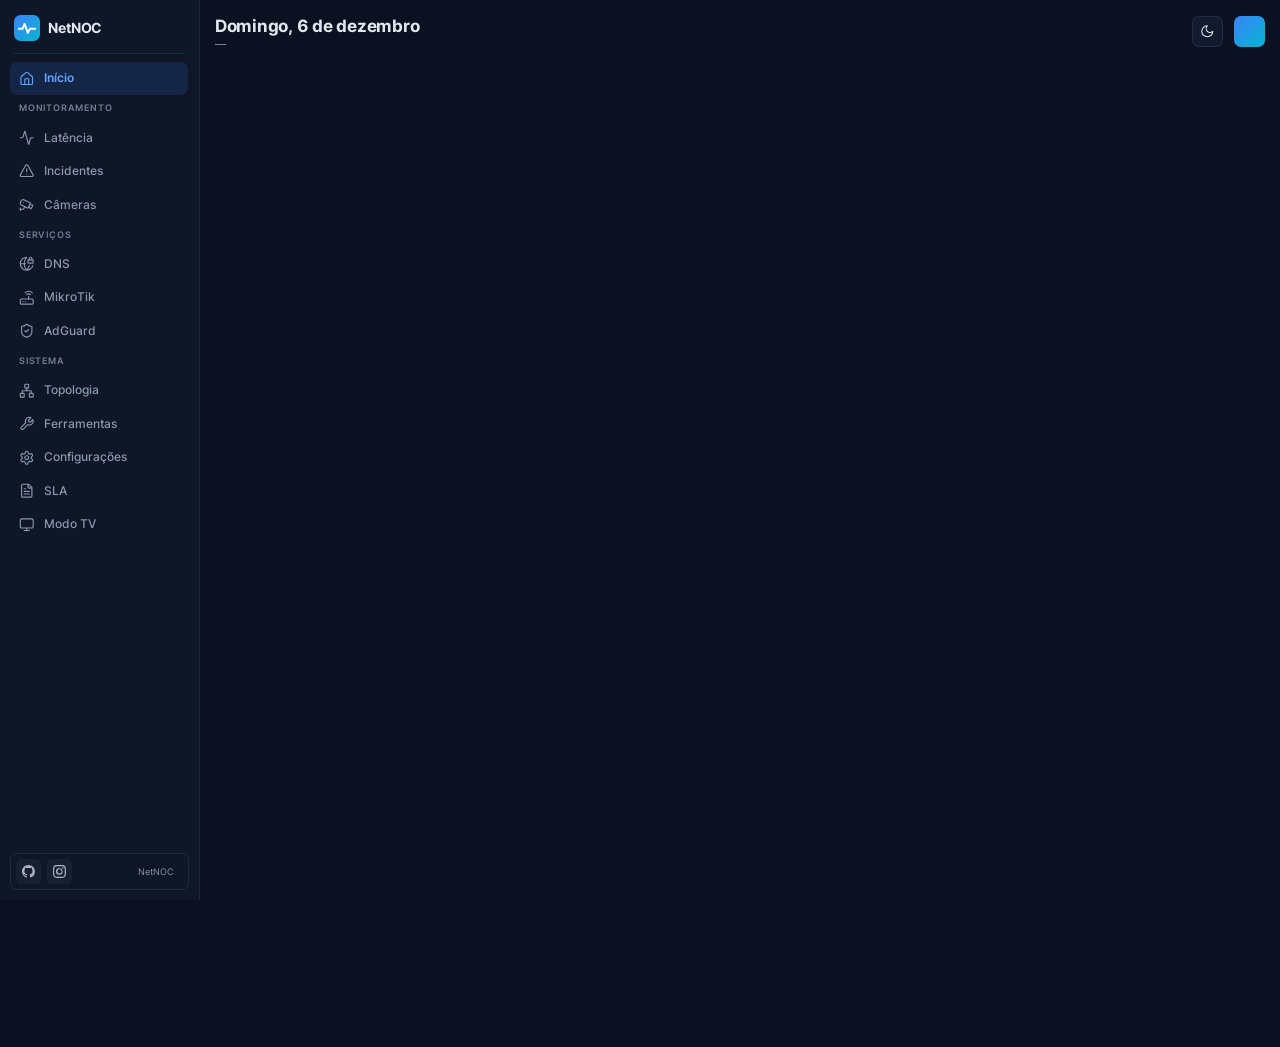
==== commit e56ca657: "v4.4: rede de segurança, medição real da internet e código reorganizado v4.0 — enxuto: só a interfac" ====
--- a/static/app.html
+++ b/static/app.html
@@ -8,50 +8,29 @@
   <link rel="manifest" href="manifest.webmanifest">
   <link rel="icon" href="icon-192.png">
   <link rel="stylesheet" href="glass/fonts.css?v=3.8.0">
-  <link rel="stylesheet" href="glass/glass.css?v=3.8.0">
-  <link rel="stylesheet" href="glass/skins/terminal.css?v=3.8.0">
-  <link rel="stylesheet" href="glass/skins/grafana.css?v=3.8.0">
-  <link rel="stylesheet" href="glass/skins/material.css?v=3.8.0">
-  <link rel="stylesheet" href="glass/skins/lagoa.css?v=3.7.0">
+  <link rel="stylesheet" href="glass/glass.css?v=3.12.0">
   <link rel="stylesheet" href="glass/skins/pro.css?v=3.8.0">
+  <link rel="stylesheet" href="glass/dial.css?v=3.10.0">
   <script src="glass/skins.js?v=3.8.0"></script>
 </head>
-<body>
+<body class="home2">
   <div class="bg" aria-hidden="true"></div>
 
   <div class="shell" id="shell">
-    <!-- ===== coluna esquerda: relógio + visão da internet + incidentes ===== -->
+    <!-- ===== topo: data/rede + avisos e sessão ===== -->
     <header class="dateblock">
       <div class="date" id="dateLine">—</div>
       <div class="subdate" id="subLine">—</div>
     </header>
-
-    <aside class="side glass-dark" id="side">
-      <div class="clock" id="clock">--:--</div>
-      <div class="rule"></div>
-      <div class="now">
-        <div class="now-icon" id="netIcon"></div>
-        <div class="now-main">
-          <div class="now-val"><span id="netLat">--</span><sup>ms</sup></div>
-          <div class="now-sub" id="netSub">↑ -- ↓ --</div>
-        </div>
-      </div>
-      <div class="hours" id="hours"></div>
-      <div class="rule"></div>
-      <div class="agenda" id="agenda"></div>
-      <div class="hx-heatbox" id="hxHeat"></div>
-    </aside>
-
-    <!-- ===== chips de status ===== -->
-    <nav class="chips" id="chips" aria-label="Status"></nav>
 
     <div class="me" id="me">
       <button class="avatar" id="themeBtn" type="button" title="Alternar tema claro/escuro"></button>
       <button class="avatar" id="userBtn" type="button" title="Sessão"></button>
     </div>
 
-    <!-- ===== cards dos destinos + blocos de resumo ===== -->
+    <!-- ===== estado da rede, destinos e blocos de detalhes ===== -->
     <div class="homecol" id="homecol">
+      <section class="hx-top" id="hxTop" aria-label="Estado da rede"></section>
       <main class="grid" id="grid" aria-label="Destinos monitorados"></main>
       <section class="hx" id="hx" aria-label="Resumo da rede"></section>
     </div>
@@ -88,10 +67,22 @@
   <script src="chart.umd.js"></script>
   <script src="glass/ui-icons.js?v=3.8.0"></script>
   <script src="glass/app.js?v=3.8.0"></script>
-  <script src="glass/home.js?v=3.8.0"></script>
+  <script src="glass/home.js?v=3.12.0"></script>
   <script src="glass/camplayer.js?v=3.8.0"></script>
   <script src="glass/topomap.js?v=3.8.0"></script>
-  <script src="glass/sheets.js?v=3.8.0"></script>
-  <script src="glass/tv.js?v=3.8.0"></script>
+  <script src="glass/telas/comum.js"></script>
+  <script src="glass/telas/latencia.js"></script>
+  <script src="glass/telas/destino.js"></script>
+  <script src="glass/telas/incidentes.js"></script>
+  <script src="glass/telas/dns.js"></script>
+  <script src="glass/telas/mikrotik.js"></script>
+  <script src="glass/telas/adguard.js"></script>
+  <script src="glass/telas/topologia.js"></script>
+  <script src="glass/telas/ferramentas.js"></script>
+  <script src="glass/telas/sla.js"></script>
+  <script src="glass/telas/cameras.js"></script>
+  <script src="glass/telas/config.js"></script>
+  <script src="glass/dial.js?v=3.10.0"></script>
+  <script src="glass/tv.js?v=3.10.0"></script>
 </body>
 </html>
--- a/static/glass/glass.css
+++ b/static/glass/glass.css
@@ -27,71 +27,6 @@
   --c1: #f59e2e; --c2: #4f8dff; --c3: #36c06f; --c4: #9b7bff; --c5: #ef5350; --c6: #22b8cf; --c7: #f5c451; --c8: #ec6fb3;
 }
 
-/* ---------- tema escuro (padrão) ---------- */
-/* tokens completos da skin glass (também usados pela miniatura na aba Aparência) */
-[data-skin="glass"] {
-  --font: 'Inter', system-ui, -apple-system, 'Segoe UI', Roboto, sans-serif;
-  --accent: #f59e2e; --accent-2: #ffc56b; --grey: #8c93ab; --spark: #f59e2e;
-  --yellow: #f5c451; --blue: #4f8dff; --red: #ef5350; --green: #36c06f; --orange: #f59e2e;
-  --r-xl: 34px; --r-lg: 26px; --r-md: 16px; --r-sm: 12px; --r-card: 22px; --r-pill: 999px; --blur-k: 1;
-  --c1: #f59e2e; --c2: #4f8dff; --c3: #36c06f; --c4: #9b7bff; --c5: #ef5350; --c6: #22b8cf; --c7: #f5c451; --c8: #ec6fb3;
-}
-[data-skin="glass"][data-theme="dark"] {
-  --spark: #ffb35c;
-  --bg-a: #15142b;
-  --bg-b: #2a2452;
-  --bg-c: #1b2a52;
-  --wave: rgba(140, 150, 255, .16);
-  --text: #eef0f8;
-  --text-2: #b9bfd3;
-  --muted: #8c93ab;
-  --glass: rgba(44, 46, 74, .62);
-  --glass-2: rgba(58, 61, 94, .55);
-  --glass-hi: rgba(255, 255, 255, .07);
-  --stroke: rgba(255, 255, 255, .09);
-  --shadow: 0 18px 40px rgba(5, 6, 20, .45);
-  --side: rgba(36, 38, 64, .72);
-  --side-text: #eef0f8;
-  --btn: rgba(255, 255, 255, .09);
-  --btn-ico: #d9dcea;
-  --rule: rgba(255, 255, 255, .22);
-  --track: rgba(255, 255, 255, .16);
-  --sheet-panel: rgba(36, 38, 64, .78);
-  --sheet-main: rgba(30, 32, 56, .72);
-  --tile: rgba(255, 255, 255, .06);
-  --art-fade: rgba(40, 42, 70, 1);
-  --chart-grid: rgba(255, 255, 255, .08);
-  color-scheme: dark;
-}
-
-/* ---------- tema claro ---------- */
-[data-skin="glass"][data-theme="light"] {
-  --bg-a: #c9d6e8;
-  --bg-b: #a9bdd8;
-  --bg-c: #dbe5f2;
-  --wave: rgba(255, 255, 255, .75);
-  --text: #1c2333;
-  --text-2: #3d475c;
-  --muted: #6b778d;
-  --glass: rgba(240, 244, 250, .62);
-  --glass-2: rgba(255, 255, 255, .55);
-  --glass-hi: rgba(255, 255, 255, .55);
-  --stroke: rgba(255, 255, 255, .75);
-  --shadow: 0 16px 36px rgba(48, 70, 110, .2);
-  --side: rgba(86, 104, 134, .62);
-  --side-text: #ffffff;
-  --btn: rgba(255, 255, 255, .62);
-  --btn-ico: #58637a;
-  --rule: rgba(255, 255, 255, .55);
-  --track: rgba(255, 255, 255, .35);
-  --sheet-panel: rgba(86, 104, 134, .66);
-  --sheet-main: rgba(238, 242, 248, .8);
-  --tile: rgba(255, 255, 255, .7);
-  --art-fade: rgba(236, 240, 247, 1);
-  --chart-grid: rgba(30, 40, 60, .08);
-  color-scheme: light;
-}
-
 * { box-sizing: border-box; }
 html, body { height: 100%; margin: 0; }
 body {
@@ -120,7 +55,6 @@
   opacity: .9;
   mix-blend-mode: soft-light;
 }
-[data-skin="glass"][data-theme="light"] .bg::after { mix-blend-mode: normal; opacity: .85; }
 
 /* ---------- vidro ---------- */
 .glass {
@@ -156,12 +90,9 @@
 .dateblock { grid-area: date; text-align: center; padding-top: 2px; }
 .date { font-size: 24px; font-weight: 500; letter-spacing: -.01em; white-space: nowrap; }
 .subdate { font-size: 17px; color: var(--text-2); margin-top: 4px; white-space: nowrap; overflow: hidden; text-overflow: ellipsis; }
-.chips { grid-area: chips; display: flex; flex-wrap: nowrap; gap: 10px; align-items: flex-start; padding: 12px 4px 6px; overflow-x: auto; scrollbar-width: none; min-width: 0;
-  -webkit-mask-image: linear-gradient(90deg, #000 92%, transparent); mask-image: linear-gradient(90deg, #000 92%, transparent); }
-.chips::-webkit-scrollbar { display: none; }
+
 .me { grid-area: me; display: flex; gap: 12px; padding-top: 8px; }
-.side { grid-area: side; border-radius: var(--r-xl); padding: 22px 26px; overflow: auto; min-height: 0; scrollbar-width: none; }
-.side::-webkit-scrollbar { display: none; }
+
 .grid {
   grid-area: grid; min-height: 0; overflow: auto;
   display: grid; grid-template-columns: repeat(auto-fill, minmax(270px, 1fr));
@@ -200,34 +131,14 @@
   border: 2px solid var(--bg-a); background: var(--green);
 }
 
-/* ---------- coluna esquerda ---------- */
-.clock { font-size: 96px; font-weight: 300; text-align: center; letter-spacing: -.02em; line-height: 1.05; font-variant-numeric: tabular-nums; }
 .rule { height: 1px; background: var(--rule); margin: 18px 6px; }
-.now { display: flex; align-items: center; justify-content: center; gap: 22px; }
-.now-icon svg { width: 66px; height: 66px; }
-.now-val { font-size: 56px; font-weight: 300; line-height: 1; font-variant-numeric: tabular-nums; }
-.now-val sup { font-size: 20px; font-weight: 400; margin-left: 2px; vertical-align: top; position: relative; top: 6px; }
-.now-sub { font-size: 12px; opacity: .75; margin-top: 8px; text-align: center; }
-.hours { margin-top: 16px; display: grid; gap: 9px; }
-.hour { display: grid; grid-template-columns: 52px 18px 64px 1fr 50px; align-items: center; gap: 8px; font-size: 13px; }
-.hour .t { opacity: .7; }
-.hour .ico svg { width: 18px; height: 18px; }
-.hour .v, .hour .u { text-align: right; font-variant-numeric: tabular-nums; }
-.hour .u { opacity: .8; }
+
 .track { height: 20px; border-radius: var(--r-sm); background: var(--track); position: relative; }
 .knob {
   position: absolute; top: 1px; width: 18px; height: 18px; border-radius: 50%;
   background: #fff; box-shadow: 0 1px 4px rgba(0, 0, 0, .3); transform: translateX(-50%);
   transition: left .6s var(--ease);
 }
-.agenda h4 { font-size: 11px; letter-spacing: .08em; font-weight: 700; opacity: .7; margin: 4px 0 10px; text-transform: uppercase; }
-.agenda .ev { display: grid; grid-template-columns: 10px 64px 1fr; gap: 8px; align-items: baseline; font-size: 14px; margin-bottom: 12px; cursor: pointer; }
-.agenda .ev .b { width: 7px; height: 7px; border-radius: 50%; background: var(--blue); align-self: center; }
-.agenda .ev.alta .b { background: var(--red); box-shadow: 0 0 8px var(--red); }
-.agenda .ev.media .b { background: var(--yellow); }
-.agenda .ev .w { opacity: .7; font-variant-numeric: tabular-nums; }
-.agenda .ev .m { overflow: hidden; text-overflow: ellipsis; }
-.agenda .empty { font-size: 13px; opacity: .7; margin-bottom: 12px; }
 
 /* ---------- cards dos destinos ---------- */
 .card {
@@ -324,7 +235,7 @@
   backdrop-filter: blur(calc(14px * var(--blur-k))) saturate(120%); -webkit-backdrop-filter: blur(calc(14px * var(--blur-k))) saturate(120%);
   animation: sheetIn .35s var(--ease) both;
 }
-[data-skin="glass"][data-theme="light"] .sheet-wrap { background: rgba(170, 190, 215, .35); }
+
 @keyframes sheetIn { from { opacity: 0; transform: translateY(26px); } }
 .sheet-grabber { position: absolute; top: 5px; left: 50%; width: 46px; height: 4px; margin-left: -23px; border-radius: 2px; background: var(--muted); opacity: .5; }
 .sheet-head { display: flex; gap: 14px; align-items: center; }
@@ -349,9 +260,9 @@
   font-size: 13px; font-weight: 600; color: var(--text-2); white-space: nowrap;
 }
 .seg button.on { background: #5b6478; color: #fff; }
-[data-skin="glass"][data-theme="dark"] .seg button.on { background: rgba(255, 255, 255, .18); }
+
 .tbtn { background: #5b6478; color: #fff; display: inline-flex; align-items: center; gap: 6px; }
-[data-skin="glass"][data-theme="dark"] .tbtn { background: rgba(255, 255, 255, .14); }
+
 .tbtn.primary { background: var(--blue); }
 .tbtn.danger { background: var(--red); }
 .tbtn:disabled { opacity: .5; cursor: default; }
@@ -403,7 +314,6 @@
   margin-left: auto; display: inline-flex; align-items: center; gap: 6px; height: 38px; padding: 0 12px;
   border-radius: var(--r-pill); background: #6b7386; color: #fff; font-weight: 600; font-size: 13px; white-space: nowrap;
 }
-[data-skin="glass"][data-theme="dark"] .ctrl { background: rgba(255, 255, 255, .14); }
 
 /* painel escuro: blocos */
 .kv { display: grid; grid-template-columns: 1fr auto; gap: 10px 12px; font-size: 14px; }
@@ -520,11 +430,10 @@
   }
   .dateblock { text-align: left; }
   .date { font-size: 22px; } .subdate { font-size: 14px; }
-  .chips { padding-top: 0; gap: 8px; }
+
   .chip { height: 34px; padding: 0 12px; }
   .avatar { width: 44px; height: 44px; }
-  .side { overflow: visible; }
-  .clock { font-size: 72px; }
+
   .grid { overflow: visible; grid-template-columns: minmax(0, 1fr); }
   body.sheet-open { overflow: hidden; }
   .sheet-wrap { display: block; padding: 10px 10px calc(var(--dock-h) + 2px); overflow: auto; }
@@ -770,7 +679,7 @@
   background: radial-gradient(60em 40em at 50% 45%, rgba(239, 83, 80, .38), transparent 70%), rgba(20, 8, 16, .55);
   backdrop-filter: blur(calc(18px * var(--blur-k))); -webkit-backdrop-filter: blur(calc(18px * var(--blur-k))); animation: tvgAlertBg 2s ease-in-out infinite;
 }
-[data-skin="glass"][data-theme="light"] .tvg-alert::before { background: radial-gradient(60em 40em at 50% 45%, rgba(239, 83, 80, .35), transparent 70%), rgba(255, 235, 235, .55); }
+
 @keyframes tvgAlertBg { 50% { opacity: .82; } }
 .tvg-abox { width: min(64em, 100%); padding: 2.6em 3em; border-radius: 2.4em; text-align: center; }
 .tvg-abox.tvg-glass { background: color-mix(in srgb, var(--bg-a) 82%, transparent); border-color: rgba(239, 83, 80, .4); box-shadow: var(--shadow), 0 0 4em rgba(239, 83, 80, .25); }
@@ -791,44 +700,6 @@
 .tvg-toast.on { opacity: 1; transform: translate(-50%, 0); }
 .tvg-empty { display: grid; place-items: center; flex: 1; height: 100%; color: var(--muted); font-size: 1.1em; }
 .tvg-dark .tvg-empty { color: inherit; opacity: .7; }
-
-/* ---------- Configurações → Aparência: galeria de skins com prévia ao vivo ---------- */
-.skins { display: grid; grid-template-columns: repeat(auto-fill, minmax(230px, 1fr)); gap: 16px; }
-.skin-card {
-  border: 2px solid transparent; border-radius: var(--r-md); padding: 8px; cursor: pointer; background: var(--tile); text-align: left;
-  font: inherit; color: var(--text); transition: border-color .15s;
-}
-.skin-card:hover { border-color: var(--muted); }
-.skin-card.on { border-color: var(--accent); box-shadow: 0 0 0 3px color-mix(in srgb, var(--accent) 25%, transparent); }
-.skin-card b { display: flex; align-items: center; gap: 6px; margin: 10px 4px 2px; font-size: 14px; }
-.skin-card b svg { width: 16px; height: 16px; color: var(--accent); }
-.skin-card span { display: block; margin: 0 4px 4px; font-size: 12px; color: var(--muted); line-height: 1.4; }
-/* a miniatura usa os tokens da skin aplicados no próprio elemento (data-skin/data-theme locais) */
-.skin-prev {
-  position: relative; height: 128px; border-radius: calc(var(--r-md) * .7); overflow: hidden; color: var(--text); font-family: var(--font);
-  background: radial-gradient(120% 90% at 80% 0%, var(--bg-b), transparent 70%), var(--bg-a);
-  display: grid; grid-template-columns: 34% 1fr; grid-template-rows: 1fr 16px; gap: 6px; padding: 8px;
-}
-.skin-prev .sp-side { background: var(--side); color: var(--side-text); border: 1px solid var(--stroke); border-radius: calc(var(--r-xl) * .35); display: grid; place-items: center; font-size: 17px; font-weight: 300; }
-.skin-prev .sp-grid { display: grid; grid-template-columns: 1fr 1fr; gap: 5px; }
-.skin-prev .sp-card { background: var(--glass); border: 1px solid var(--stroke); border-radius: calc(var(--r-card) * .35); position: relative; overflow: hidden; }
-.skin-prev .sp-card::after { content: ""; position: absolute; left: 0; right: 0; bottom: 6px; height: 40%; background: linear-gradient(180deg, color-mix(in srgb, var(--spark) 45%, transparent), transparent); border-top: 2px solid var(--spark); }
-.skin-prev .sp-card::before { content: ""; position: absolute; left: 5px; top: 5px; width: 8px; height: 8px; border-radius: 50%; background: var(--green); z-index: 1; }
-.skin-prev .sp-card.bad::before { background: var(--red); }
-.skin-prev .sp-dock { grid-column: span 2; display: flex; gap: 4px; justify-content: center; }
-.skin-prev .sp-dock i { width: 14px; height: 14px; border-radius: var(--r-pill); background: var(--btn); border: 1px solid var(--stroke); }
-.skin-prev .sp-dock i:first-child { background: var(--accent); }
-.skin-prev[data-skin="grafana"] { grid-template-columns: 14px 30% 1fr; grid-template-rows: 1fr; }
-.skin-prev[data-skin="grafana"] .sp-dock { grid-column: 1; grid-row: 1; flex-direction: column; justify-content: flex-start; }
-.skin-prev[data-skin="grafana"] .sp-dock i { width: 10px; height: 10px; }
-.skin-prev[data-skin="terminal"] .sp-grid { grid-template-columns: 1fr; gap: 3px; }
-.skin-prev[data-skin="terminal"] .sp-side { font-weight: 500; text-shadow: 0 0 6px var(--ph); }
-.skin-prev[data-skin="terminal"] .sp-dock i { border-radius: 0; width: 22px; height: 10px; }
-.skin-prev[data-skin="material"] .sp-dock { background: var(--m-surface-2); margin: 0 -8px -8px; padding-top: 3px; }
-.swatches { display: flex; flex-wrap: wrap; gap: 10px; align-items: center; }
-.swatch { width: 36px; height: 36px; border-radius: 50%; border: 3px solid transparent; cursor: pointer; padding: 0; }
-.swatch.on { border-color: var(--text); box-shadow: 0 0 0 2px var(--bg-a) inset; }
-input.swatch[type=color] { background: none; overflow: hidden; }
 
 /* ---------- câmeras ---------- */
 .camgrid { display: grid; gap: 12px; grid-template-columns: repeat(var(--cols, 2), minmax(0, 1fr)); }
@@ -882,22 +753,6 @@
 .hx-big + .hint { margin-bottom: 10px; }
 .hx-foot { margin-top: auto; padding-top: 4px; }
 
-/* 1. indicadores */
-.hx-kpis { display: grid; grid-template-columns: repeat(5, minmax(0, 1fr)); gap: 12px; }
-.hx-kpi { display: flex; align-items: center; gap: 12px; padding: 12px 14px; border-radius: var(--r-card); text-align: left; color: var(--text); font: inherit; cursor: pointer; min-width: 0; transition: transform .15s var(--ease); }
-.hx-kpi:hover { transform: translateY(-1px); }
-.hx-kpi .orb { width: 38px; height: 38px; }
-.hx-kv { display: flex; flex-direction: column; min-width: 0; }
-.hx-kv .l { font-size: 11.5px; color: var(--muted); }
-.hx-kv .v { font-size: 20px; font-weight: 600; line-height: 1.25; white-space: nowrap; overflow: hidden; text-overflow: ellipsis; font-variant-numeric: tabular-nums; }
-.hx-kv .v small { font-size: 12px; font-weight: 500; color: var(--muted); }
-.hx-kv .s { font-size: 11.5px; color: var(--muted); white-space: nowrap; overflow: hidden; text-overflow: ellipsis; }
-.hx-kpi.bad { box-shadow: inset 0 0 0 1px var(--red), 0 0 22px rgba(239, 83, 80, .25); }
-.hx-kpi.bad .v { color: var(--red); }
-
-/* 2 + 3 */
-.hx-row { display: grid; grid-template-columns: minmax(0, 1.45fr) minmax(0, 1fr); gap: 16px; }
-.hx-row.one { grid-template-columns: minmax(0, 1fr); }
 .hx-av { display: flex; flex-direction: column; gap: 9px; flex: 1; justify-content: space-evenly; }
 .hx-avr { display: grid; grid-template-columns: 112px minmax(0, 1fr) 56px; gap: 10px; align-items: center; cursor: pointer; }
 .hx-avr.axis { cursor: default; margin-top: 4px; }
@@ -930,9 +785,6 @@
 .hx-dev .tag { font-size: 9.5px; font-weight: 800; letter-spacing: .06em; text-align: center; border-radius: 6px; padding: 2px 0; }
 .hx-dev.new .tag { background: color-mix(in srgb, var(--accent) 22%, transparent); color: var(--accent); }
 
-/* 4–7 */
-.hx-row4 { display: grid; grid-template-columns: repeat(var(--cols, 4), minmax(0, 1fr)); gap: 16px; }
-.hx-row4.cams { grid-template-columns: minmax(0, 1.3fr) repeat(var(--rest, 3), minmax(0, 1fr)); }
 .hx-cams { display: grid; grid-template-columns: repeat(var(--n, 2), minmax(0, 1fr)); gap: 6px; flex: 1; }
 .hx-cam { position: relative; aspect-ratio: 16 / 9; border-radius: 10px; overflow: hidden; border: 0; padding: 0; cursor: pointer; background: var(--tile); }
 .hx-cam img { position: absolute; inset: 0; width: 100%; height: 100%; object-fit: cover; transition: opacity .4s; }
@@ -950,19 +802,9 @@
 .hx-heatbox .hint { margin-top: 8px; color: inherit; opacity: .75; }
 .hx-heatbox .hint b { color: inherit; }
 
-@media (max-width: 1400px) {
-  .hx-kpis { grid-template-columns: repeat(3, minmax(0, 1fr)); }
-  .hx-row4, .hx-row4.cams { grid-template-columns: repeat(2, minmax(0, 1fr)); }
-}
-@media (max-width: 1100px) {
-  .hx-row { grid-template-columns: minmax(0, 1fr); }
-}
 @media (max-width: 860px) {
   .homecol { overflow: visible; padding: 0; }
-  .hx-kpis { grid-template-columns: repeat(2, minmax(0, 1fr)); }
-  .hx-kpi:last-child { grid-column: 1 / -1; }
-  .hx-kv .v { font-size: 17px; }
-  .hx-row4, .hx-row4.cams { grid-template-columns: minmax(0, 1fr); }
+
   .hx-avr { grid-template-columns: 84px minmax(0, 1fr) 48px; gap: 8px; }
   .hx-cells { gap: 1px; }
   .hx-cells i { height: 16px; border-radius: 2px; }
@@ -1062,11 +904,204 @@
 .side-foot a:hover { opacity: 1; transform: translateY(-1px); }
 .side-foot svg { width: 15px; height: 15px; }
 .side-foot span { margin-left: 4px; font-size: 11px; opacity: .6; white-space: nowrap; }
-[data-skin="terminal"] .side-foot, [data-skin="grafana"] .side-foot { border-radius: 3px; }
-[data-skin="terminal"] .side-foot a, [data-skin="grafana"] .side-foot a { border-radius: 3px; }
+
 @media (max-width: 1250px) { .side-foot span { display: none; } .side-foot { padding-right: 5px; } }
 @media (max-width: 860px) { .side-foot { position: static; margin: 4px auto 0; width: max-content; } }
-[data-skin="terminal"] .side-foot { bottom: 5px; left: 10px; padding: 2px 10px 2px 2px; background: var(--bg-a); }
-[data-skin="terminal"] .side-foot a { width: 28px; height: 28px; }
-[data-skin="grafana"] .side-foot { left: 10px; bottom: 12px; }
-[data-skin="material"] .side-foot { bottom: 18px; left: 16px; background: var(--m-surface-3); border-color: transparent; }
+
+/* resposta do bot/IA (teste em Configurações → Alertas) */
+.ai-out { margin: 4px 0 0; padding: 12px 14px; border-radius: 10px; background: var(--tile, rgba(0,0,0,.25)); border: 1px solid var(--stroke);
+  white-space: pre-wrap; word-break: break-word; font: inherit; font-size: .92em; line-height: 1.5; max-height: 420px; overflow: auto; }
+
+/* ---------- v3.11: a rede contada (página inicial) ---------- */
+.hx-story { padding: 18px 20px; display: flex; flex-direction: column; gap: 12px; }
+.st-head { display: flex; align-items: center; gap: 16px; }
+.st-dot { flex: none; width: 14px; height: 14px; border-radius: 50%; background: var(--muted); box-shadow: 0 0 0 6px color-mix(in srgb, var(--muted) 18%, transparent); }
+.st-dot.green { background: var(--green); box-shadow: 0 0 0 6px color-mix(in srgb, var(--green) 18%, transparent); }
+.st-dot.yellow { background: var(--yellow); box-shadow: 0 0 0 6px color-mix(in srgb, var(--yellow) 20%, transparent); }
+.st-dot.red { background: var(--red); box-shadow: 0 0 0 6px color-mix(in srgb, var(--red) 22%, transparent); animation: stPulse 1.6s ease-in-out infinite; }
+@keyframes stPulse { 50% { box-shadow: 0 0 0 11px color-mix(in srgb, var(--red) 6%, transparent); } }
+.st-txt { flex: 1; min-width: 0; }
+.st-h { font-size: 1.55em; font-weight: 600; letter-spacing: -.01em; line-height: 1.2; }
+.st-bad .st-h { color: var(--red); }
+.st-s { margin-top: 3px; color: var(--text-2, var(--text)); }
+.st-d { margin-top: 4px; font-size: .86em; color: var(--muted); }
+.st-btn { flex: none; }
+.st-ins { display: flex; flex-wrap: wrap; gap: 8px; }
+.st-ins span { display: inline-flex; align-items: center; gap: 6px; font-size: .82em; padding: 4px 10px; border-radius: 999px; background: color-mix(in srgb, var(--yellow) 12%, transparent); color: var(--text); }
+.st-ins svg { width: 14px; height: 14px; color: var(--yellow); }
+.st-diag { border: 1px solid var(--stroke); border-radius: 10px; padding: 12px 14px; background: var(--tile, rgba(0,0,0,.18)); }
+.st-diag p { margin: 6px 0 8px; line-height: 1.5; }
+.st-dt { display: flex; align-items: center; gap: 10px; }
+.st-dt .conf { font-size: .8em; color: var(--muted); flex: 1; }
+.st-x { border: 0; background: none; color: var(--muted); cursor: pointer; padding: 2px; }
+.st-x svg { width: 16px; height: 16px; }
+.st-ev { display: flex; flex-direction: column; gap: 3px; font-size: .88em; }
+.st-ev .e { display: flex; align-items: baseline; gap: 8px; }
+.st-ev .e i { flex: none; width: 7px; height: 7px; border-radius: 50%; background: var(--muted); transform: translateY(-1px); }
+.st-ev .e.ok i { background: var(--green); }
+.st-ev .e.bad i { background: var(--red); }
+.st-ev .tips { margin-top: 6px; color: var(--accent, var(--blue)); }
+.st-tl { display: flex; flex-direction: column; }
+.st-ep { display: grid; grid-template-columns: 92px 18px minmax(0, 1fr); gap: 0 8px; cursor: pointer; padding: 6px 0; border-radius: 8px; }
+.st-ep:hover { background: color-mix(in srgb, var(--text) 4%, transparent); }
+.st-when { text-align: right; font-variant-numeric: tabular-nums; line-height: 1.25; }
+.st-when b { display: block; font-weight: 600; font-size: .92em; }
+.st-when span { font-size: .78em; color: var(--muted); }
+.st-pin { position: relative; width: 18px; }
+.st-pin::before { content: ""; position: absolute; left: 8px; top: -6px; bottom: -6px; width: 2px; background: var(--stroke); }
+.st-ep:first-child .st-pin::before { top: 10px; }
+.st-ep:last-of-type .st-pin::before { bottom: auto; height: 16px; }
+.st-pin::after { content: ""; position: absolute; left: 4px; top: 6px; width: 10px; height: 10px; border-radius: 50%; background: var(--muted); border: 2px solid var(--panel-bg, var(--bg-a, #111)); }
+.st-ep.bad .st-pin::after { background: var(--red); }
+.st-ep.warn .st-pin::after { background: var(--yellow); }
+.st-ep.info .st-pin::after { background: var(--blue); }
+.st-ep.live .st-pin::after { animation: stPulse 1.6s ease-in-out infinite; }
+.st-t { font-weight: 500; }
+.st-c { display: flex; align-items: center; gap: 6px; font-size: .88em; color: var(--text-2, var(--text)); margin-top: 1px; }
+.st-c svg { width: 13px; height: 13px; color: var(--accent, var(--blue)); flex: none; }
+.st-c.none { color: var(--muted); }
+.st-body p { margin: 6px 0; font-size: .9em; line-height: 1.5; color: var(--text-2, var(--text)); }
+.st-body .st-ev { margin-bottom: 4px; }
+.st-empty { color: var(--muted); padding: 4px 0; }
+@media (max-width: 720px) {
+  .st-head { flex-wrap: wrap; }
+  .st-h { font-size: 1.25em; }
+  .st-btn { width: 100%; justify-content: center; }
+  .st-ep { grid-template-columns: 70px 18px minmax(0, 1fr); }
+}
+
+/* ---------- v3.11: máquina do tempo (mapa) ---------- */
+.tmc { display: grid; grid-template-columns: auto minmax(0, 1fr) auto auto auto; align-items: center; gap: 12px; margin: 4px 0 10px;
+  padding: 8px 12px; border: 1px solid var(--stroke); border-radius: 12px; background: var(--tile, rgba(0,0,0,.15)); }
+.tmc.hist { border-color: color-mix(in srgb, var(--accent, var(--blue)) 55%, transparent); box-shadow: 0 0 0 3px color-mix(in srgb, var(--accent, var(--blue)) 12%, transparent); }
+.tmc-live { display: inline-flex; align-items: center; gap: 7px; border: 1px solid var(--stroke); background: none; color: var(--muted);
+  border-radius: 999px; padding: 5px 12px; font: inherit; font-size: .85em; font-weight: 600; cursor: pointer; }
+.tmc-live i { width: 8px; height: 8px; border-radius: 50%; background: var(--muted); }
+.tmc-live.on { color: var(--text); border-color: color-mix(in srgb, var(--green) 50%, transparent); }
+.tmc-live.on i { background: var(--green); box-shadow: 0 0 0 4px color-mix(in srgb, var(--green) 20%, transparent); }
+.tmc-mid { min-width: 0; }
+.tmc-track { position: relative; height: 28px; }
+.tmc-marks { position: absolute; left: 8px; right: 8px; top: 10px; height: 8px; border-radius: 4px; background: color-mix(in srgb, var(--text) 8%, transparent); }
+.tmc-marks i { position: absolute; top: 0; bottom: 0; border-radius: 3px; cursor: pointer; background: var(--muted); min-width: 3px; }
+.tmc-marks i.bad { background: var(--red); }
+.tmc-marks i.warn { background: var(--yellow); }
+.tmc-marks i.info { background: var(--blue); }
+.tmc-rng { position: absolute; inset: 0; width: 100%; margin: 0; background: transparent; -webkit-appearance: none; appearance: none; pointer-events: none; }
+.tmc-rng::-webkit-slider-runnable-track { height: 28px; background: transparent; }
+.tmc-rng::-moz-range-track { height: 28px; background: transparent; }
+.tmc-rng::-webkit-slider-thumb { -webkit-appearance: none; pointer-events: auto; width: 16px; height: 26px; border-radius: 5px; cursor: grab;
+  background: var(--accent, var(--blue)); border: 2px solid var(--panel-bg, #fff); box-shadow: 0 1px 4px rgba(0,0,0,.35); }
+.tmc-rng::-moz-range-thumb { pointer-events: auto; width: 14px; height: 24px; border-radius: 5px; cursor: grab; background: var(--accent, var(--blue)); border: 2px solid #fff; }
+.tmc-lab { text-align: right; line-height: 1.15; min-width: 92px; font-variant-numeric: tabular-nums; }
+.tmc-lab b { display: block; font-size: .95em; }
+.tmc-lab span { font-size: .76em; color: var(--muted); }
+.tmc-ctl { display: flex; gap: 4px; }
+.tmc-b { width: 30px; height: 30px; display: grid; place-items: center; border: 1px solid var(--stroke); border-radius: 8px; background: none; color: var(--text); cursor: pointer; }
+.tmc-b svg { width: 15px; height: 15px; }
+.tmc-span { display: flex; gap: 2px; }
+.tmc-span button { border: 0; background: none; color: var(--muted); font: inherit; font-size: .8em; padding: 4px 7px; border-radius: 6px; cursor: pointer; }
+.tmc-span button.on { background: color-mix(in srgb, var(--accent, var(--blue)) 16%, transparent); color: var(--text); font-weight: 600; }
+.st-map { margin-top: 6px; }
+@media (max-width: 860px) {
+  .tmc { grid-template-columns: auto minmax(0, 1fr) auto; }
+  .tmc-mid { grid-column: 1 / -1; order: 5; }
+  .tmc-span { display: none; }
+}
+
+/* ================================================================ página inicial nova (v3.14)
+   body.home2: sem a coluna da esquerda e sem os chips; em cima o estado + 4 números, depois a linha
+   do tempo, os destinos agrupados e os detalhes em blocos (reordenar, recolher, esconder). */
+.h2-warn, .hx-top:empty { display: none; }
+body.home2 .h2-warn:not([hidden]) { display: inline-flex; align-self: center; gap: 6px; }
+.h2-warn b { font-weight: 600; }
+.h2-warn .t { margin-left: -3px; }
+body.home2 .shell { grid-template-columns: minmax(0, 1fr) auto; grid-template-areas: "date me" "grid grid"; }
+
+body.home2 .dateblock { text-align: left; }
+body.home2 .me { align-items: center; }
+.hx-top { display: flex; flex-direction: column; gap: 14px; }
+.h2-hero { display: grid; grid-template-columns: minmax(0, 1.3fr) minmax(0, 1fr); border-radius: var(--r-card); overflow: hidden; padding: 0; }
+.h2-state { display: flex; gap: 16px; padding: 20px 22px; min-width: 0; border-right: 1px solid var(--stroke); }
+.h2-orb { width: 46px; height: 46px; border-radius: 50%; display: grid; place-items: center; flex: none;
+  background: color-mix(in srgb, var(--green) 16%, transparent); color: var(--green); box-shadow: 0 0 0 6px color-mix(in srgb, var(--green) 7%, transparent); }
+.h2-orb svg { width: 22px; height: 22px; }
+.st-bad .h2-orb { background: color-mix(in srgb, var(--red) 16%, transparent); color: var(--red); box-shadow: 0 0 0 6px color-mix(in srgb, var(--red) 8%, transparent); animation: h2pulse 2s infinite; }
+.st-warn .h2-orb { background: color-mix(in srgb, var(--yellow) 16%, transparent); color: var(--yellow); box-shadow: 0 0 0 6px color-mix(in srgb, var(--yellow) 8%, transparent); }
+@keyframes h2pulse { 50% { box-shadow: 0 0 0 11px color-mix(in srgb, var(--red) 3%, transparent); } }
+@media (prefers-reduced-motion: reduce) { .st-bad .h2-orb { animation: none; } }
+.h2-txt { min-width: 0; flex: 1; }
+.h2-txt h2 { font-size: 21px; font-weight: 700; letter-spacing: -.01em; line-height: 1.25; margin: 0; }
+.st-bad .h2-txt h2 { color: color-mix(in srgb, var(--red) 55%, var(--text)); }
+.h2-why { margin-top: 4px; color: var(--text-2); font-size: 13.5px; }
+.h2-acts { display: flex; flex-wrap: wrap; gap: 8px; margin-top: 12px; }
+.h2-txt .st-diag { margin-top: 12px; }
+.h2-kpis { display: grid; grid-template-columns: 1fr 1fr; }
+.h2-kpi { all: unset; box-sizing: border-box; cursor: pointer; padding: 14px 18px; display: flex; flex-direction: column; gap: 1px; min-width: 0;
+  border-bottom: 1px solid var(--stroke); }
+.h2-kpi:nth-child(odd) { border-right: 1px solid var(--stroke); }
+.h2-kpi:nth-child(n+3) { border-bottom: 0; }
+.h2-kpi:hover { background: var(--btn); }
+.h2-kpi:focus-visible { outline: 2px solid var(--accent, var(--blue)); outline-offset: -2px; }
+.h2-kpi .l { display: flex; align-items: center; gap: 6px; font-size: 11.5px; color: var(--muted); }
+.h2-kpi .l svg { width: 14px; height: 14px; }
+.h2-kpi .v { font-size: 24px; font-weight: 600; letter-spacing: -.02em; font-variant-numeric: tabular-nums; white-space: nowrap; }
+.h2-kpi .v small { font-size: 13px; color: var(--muted); font-weight: 500; margin-left: 3px; }
+.h2-kpi .v.ok b { color: var(--green); } .h2-kpi .v.warn b { color: var(--yellow); } .h2-kpi .v.bad b { color: var(--red); }
+.h2-kpi .s { font-size: 11.5px; color: var(--muted); white-space: nowrap; overflow: hidden; text-overflow: ellipsis; }
+.h2-tl { border-radius: var(--r-card); padding: 14px 18px; }
+.h2-tl .hx-lab { margin-bottom: 4px; }
+.h2-tl.calm { display: flex; align-items: center; gap: 12px; padding: 10px 14px 10px 18px; color: var(--text-2); }
+.h2-tl.calm > span:first-child svg { width: 16px; height: 16px; color: var(--muted); display: block; }
+.h2-day { flex: 1; min-width: 0; font-size: 13px; }
+.h2-x { all: unset; cursor: pointer; color: var(--muted); display: grid; place-items: center; width: 22px; height: 22px; border-radius: 4px; margin-left: 6px; }
+.h2-x:hover { background: var(--btn); color: var(--text); } .h2-x svg { width: 14px; height: 14px; }
+.h2-bar { display: flex; align-items: center; gap: 10px; margin-top: 4px; }
+.h2-bar h3 { font-size: 15px; font-weight: 600; margin: 0; }
+.h2-bar .hint { flex: 1; min-width: 0; white-space: nowrap; overflow: hidden; text-overflow: ellipsis; }
+.h2-bar .tbtn.on { background: var(--blue); }
+body.home2 .grid > .grid-grp { grid-column: 1 / -1; display: flex; align-items: baseline; gap: 8px; font-size: 13px; padding: 6px 2px 0; height: auto; align-self: end; }
+body.home2 .grid > .grid-grp span { color: var(--muted); font-size: 12px; }
+body.home2 .grid > .grid-grp.bad span { color: var(--red); }
+body.home2 .homecol > .grid { grid-auto-rows: auto; }
+body.home2 .homecol > .grid > .card { height: var(--card-h); }
+/* linhas automáticas (o título do grupo é baixo); cada tema mantém a altura de card que já tinha */
+body.home2 .homecol > .grid { --card-h: 158px; }
+[data-skin="pro"] body.home2 .homecol > .grid { --card-h: 136px; }
+
+.grid > .grid-grp { display: none; }
+body.home2 .grid > .grid-grp { display: flex; }
+.h2-custom { border-radius: var(--r-card); padding: 12px 16px; display: flex; flex-wrap: wrap; gap: 10px 20px; align-items: center; margin-bottom: 4px; }
+.h2-custom .hint { flex-basis: 100%; }
+.h2-blocks { display: grid; grid-template-columns: repeat(3, minmax(0, 1fr)); gap: 14px; align-items: start; }
+.h2-blocks > .span2 { grid-column: span 2; }
+.h2-head { cursor: pointer; user-select: none; }
+.h2-drag { cursor: grab; margin-left: auto; color: var(--muted); opacity: .6; letter-spacing: -2px; padding: 0 2px; font-size: 13px; }
+.h2-drag:hover { opacity: 1; }
+.hx-r + .h2-drag { margin-left: 8px; }
+.h2-blocks > .hx-camp { min-height: 0; }
+.h2-blocks > .dragging { opacity: .45; outline: 2px dashed var(--accent, var(--blue)); }
+.h2-blocks > .h2-col > :not(.hx-lab) { display: none !important; }
+.h2-blocks > .h2-col > .hx-lab { margin-bottom: 0; }
+.h2-blocks > .h2-col .hx-r::after { content: ' · recolhido'; }
+.h2-blocks > .h2-col .hx-r:empty::after { content: 'recolhido'; }
+.h2-blocks > .h2-col:not(:has(.hx-r)) .h2-drag::before { content: 'recolhido'; letter-spacing: 0; margin-right: 8px; font-size: 11px; text-transform: none; }
+.hx-heatp h4 { display: none; }
+@media (max-width: 1280px) { .h2-blocks { grid-template-columns: repeat(2, minmax(0, 1fr)); } }
+@media (max-width: 1100px) { .h2-hero { grid-template-columns: minmax(0, 1fr); } .h2-state { border-right: 0; border-bottom: 1px solid var(--stroke); } }
+@media (max-width: 760px) {
+  .h2-blocks { grid-template-columns: minmax(0, 1fr); } .h2-blocks > .span2 { grid-column: auto; }
+  .h2-state { padding: 16px; } .h2-txt h2 { font-size: 18px; }
+  .h2-kpi { padding: 12px 14px; } .h2-kpi .v { font-size: 20px; }
+  .h2-bar .hint { display: none; }
+  .h2-warn .t { display: none; }
+  .h2-tl .hx-lab .hx-r { display: none; }
+  body.home2 .date { font-size: 18px; white-space: normal; }
+  body.home2 .shell { grid-template-areas: "date me" "grid grid"; }
+}
+.h2-blocks > .hx-camp .hx-cams { grid-template-columns: repeat(auto-fill, minmax(150px, 1fr)); }
+.hx-wan { display: flex; align-items: center; gap: 8px; margin-top: 10px; padding: 8px 10px; border-radius: var(--r-md, 8px); background: var(--btn); font-size: 12.5px; flex-wrap: wrap; }
+.hx-wan svg { width: 15px; height: 15px; color: var(--muted); }
+.hx-wan .l { color: var(--text-2); margin-right: auto; }
+.hx-wan .w { color: var(--muted); font-size: 11.5px; margin-right: 6px; }
+.h2-sub { border-top: 1px solid var(--stroke); padding-top: 12px; margin-top: 12px; display: flex; flex-direction: column; gap: 8px; }
+.h2-sub h4 { margin: 0; font-size: 13px; font-weight: 600; }
--- a/static/glass/skins/pro.css
+++ b/static/glass/skins/pro.css
@@ -83,7 +83,7 @@
 [data-skin="pro"] .dateblock { text-align: left; padding-top: 4px; }
 [data-skin="pro"] .date { font-size: 18px; font-weight: 600; }
 [data-skin="pro"] .subdate { font-size: 12.5px; color: var(--muted); }
-[data-skin="pro"] .chips { padding: 4px 0 0; gap: 6px; -webkit-mask-image: none; mask-image: none; flex-wrap: wrap; }
+
 [data-skin="pro"] .chip { height: 30px; padding: 0 10px; font-size: 12px; font-weight: 500; background: var(--glass); box-shadow: none; }
 [data-skin="pro"] .chip:hover { transform: none; border-color: var(--accent); }
 [data-skin="pro"] .chip .dot { box-shadow: none; width: 8px; height: 8px; }
@@ -94,23 +94,10 @@
 [data-skin="pro"] .avatar svg { width: 17px; height: 17px; }
 [data-skin="pro"] .avatar .badge { width: 9px; height: 9px; border-width: 1px; }
 
-/* painel lateral como "stat panels" */
-[data-skin="pro"] .side { padding: 0; border-radius: 4px; }
-[data-skin="pro"] .side::before {
-  content: "Visão geral"; display: block; padding: 10px 14px; font-size: 13px; font-weight: 600; border-bottom: 1px solid var(--stroke);
-}
-[data-skin="pro"] .side > * { margin-left: 14px; margin-right: 14px; }
-[data-skin="pro"] .clock { font-size: 54px; font-weight: 500; margin-top: 10px; letter-spacing: -.01em; }
 [data-skin="pro"] .rule { margin: 12px 14px; }
-[data-skin="pro"] .now { justify-content: flex-start; gap: 14px; }
-[data-skin="pro"] .now-icon svg { width: 38px; height: 38px; color: var(--green) !important; }
-[data-skin="pro"] .now-val { font-size: 36px; font-weight: 500; color: var(--green); }
-[data-skin="pro"] .now-sub { text-align: left; }
-[data-skin="pro"] .hour { font-size: 12px; grid-template-columns: 46px 16px 58px 1fr 48px; }
+
 [data-skin="pro"] .track { height: 8px; border-radius: 1px; }
 [data-skin="pro"] .knob { width: 4px; height: 14px; top: -3px; border-radius: 1px; background: var(--accent); box-shadow: none; }
-[data-skin="pro"] .hour .ico svg { color: var(--muted) !important; }
-[data-skin="pro"] .agenda .ev { font-size: 12.5px; margin-bottom: 8px; }
 
 /* cards densos, cabeçalho de painel */
 [data-skin="pro"] .grid { grid-template-columns: repeat(auto-fill, minmax(220px, 1fr)); grid-auto-rows: 132px; gap: 10px; padding: 0; }
@@ -218,7 +205,6 @@
 [data-skin="pro"] .tm-kpi { border-radius: 4px; }
 [data-skin="pro"] .tm-glow { opacity: .12; }
 
-
 /* ================================================================
    Acabamento Pro
    ================================================================ */
@@ -265,15 +251,6 @@
 [data-skin="pro"] .avatar:hover { border-color: var(--stroke-2); }
 [data-skin="pro"] #userBtn { background: linear-gradient(135deg, var(--accent), #06b6d4); color: #fff; border: 0; font-weight: 600; }
 
-/* superfícies */
-[data-skin="pro"] :is(.side, .panel, .hx-p, .hx-kpi, .stat, .tile, .card, .sheet-bar, .tm-box, .tm-kpi) { border: 1px solid var(--stroke); box-shadow: var(--shadow); }
-[data-skin="pro"] .side { border-radius: var(--r-card); background: var(--glass); }
-[data-skin="pro"] .side::before { padding: 12px 16px; font-size: 12px; font-weight: 600; letter-spacing: .08em; text-transform: uppercase; color: var(--muted); }
-[data-skin="pro"] .side > * { margin-left: 16px; margin-right: 16px; }
-[data-skin="pro"] .clock { font-size: 52px; font-weight: 600; letter-spacing: -.035em; text-align: left; margin-top: 14px; }
-[data-skin="pro"] .now-icon svg { width: 34px; height: 34px; }
-[data-skin="pro"] .now-val { font-size: 34px; font-weight: 600; letter-spacing: -.02em; }
-[data-skin="pro"] .now-val sup { font-size: 14px; font-weight: 500; color: var(--muted); }
 [data-skin="pro"] .panel, [data-skin="pro"] .hx-p { border-radius: var(--r-card); background: var(--glass); }
 [data-skin="pro"] .hx-lab { font-size: 11px; font-weight: 600; letter-spacing: .08em; color: var(--muted); }
 [data-skin="pro"] .hx-lab svg { color: var(--accent-2); }
@@ -312,12 +289,7 @@
 [data-skin="pro"] .tvg-orb.orange { background: color-mix(in srgb, var(--orange) 18%, transparent) !important; color: var(--orange) !important; }
 [data-skin="pro"] .tvg-logo { background: var(--logo) center / cover no-repeat !important; border-radius: 8px; box-shadow: none !important; }
 [data-skin="pro"] .tvg-logo > * { visibility: hidden; }
-[data-skin="pro"] .hx-kpi { border-radius: var(--r-card); background: var(--glass); padding: 14px 16px; transition: border-color .15s var(--ease); }
-[data-skin="pro"] .hx-kpi:hover { transform: none; border-color: var(--stroke-2); }
-[data-skin="pro"] .hx-kpi .orb { width: 40px; height: 40px; }
-[data-skin="pro"] .hx-kv .l { font-size: 12px; font-weight: 500; }
-[data-skin="pro"] .hx-kv .v { font-size: clamp(17px, 1.25vw, 22px); font-weight: 650; letter-spacing: -.02em; }
-[data-skin="pro"] .hx-kpi.bad { border-color: color-mix(in srgb, var(--red) 55%, transparent); box-shadow: none; }
+
 [data-skin="pro"] .hx-cells { gap: 2px; }
 [data-skin="pro"] .hx-cells i { border-radius: 2px; height: 18px; }
 
--- a/static/glass/dial.css
+++ b/static/glass/dial.css
@@ -0,0 +1,97 @@
+/* NetNOC — mostrador redondo (estilo termostato de parede).
+   Visual inspirado no hc-dial-card (Gyuszko55, licença MIT). O aparelho é sempre escuro, em qualquer tema. */
+.nnd {
+  --st: #7bc043; --glow: transparent;
+  position: relative; width: 100%; aspect-ratio: 1; container-type: inline-size; --q: 1cqw;
+  user-select: none; -webkit-user-select: none; color: #fff;
+  font-family: Inter, "Segoe UI", Roboto, "Helvetica Neue", Arial, sans-serif;
+}
+.nnd.warn { --st: #f5b83d; --glow: rgba(245, 184, 61, .45); }
+.nnd.bad  { --st: #ef5350; --glow: rgba(239, 83, 80, .6); }
+.nnd.iso  { --st: #8a8f98; --glow: rgba(138, 143, 152, .35); }
+.nnd.na   { --st: #555b63; }
+
+/* anel serrilhado: a parte que gira acompanha o valor (latência / saúde) */
+.nnd-ring {
+  position: absolute; inset: 0; border-radius: 50%; overflow: hidden;
+  box-shadow: 0 0 0 1px #000, 0 0 calc(5 * var(--q)) var(--glow), 0 calc(2 * var(--q)) calc(6 * var(--q)) rgba(0, 0, 0, .8);
+  transition: box-shadow .6s;
+}
+.nnd.bad .nnd-ring { animation: nndGlow 1.6s ease-in-out infinite; }
+@keyframes nndGlow { 50% { box-shadow: 0 0 0 1px #000, 0 0 calc(1.5 * var(--q)) var(--glow), 0 calc(2 * var(--q)) calc(6 * var(--q)) rgba(0, 0, 0, .8); } }
+.nnd-ring::after {
+  content: ""; position: absolute; inset: 0; border-radius: 50%; pointer-events: none; mix-blend-mode: overlay;
+  background: conic-gradient(from 200deg, rgba(255,255,255,.30), rgba(0,0,0,.40) 25%, rgba(255,255,255,.14) 50%, rgba(0,0,0,.50) 75%, rgba(255,255,255,.30));
+  box-shadow: inset 0 0 calc(2.4 * var(--q)) rgba(0, 0, 0, .9);
+}
+.nnd-knurl {
+  position: absolute; inset: 0; border-radius: 50%; will-change: transform;
+  transform: rotate(var(--rot, 0deg)); transition: transform 1.6s cubic-bezier(.2, .8, .2, 1);
+  background:
+    repeating-conic-gradient(from 0deg, rgba(255,255,255,0) 0deg 1.5deg, rgba(255,255,255,.22) 2.5deg, rgba(255,255,255,0) 3.5deg 5deg),
+    repeating-conic-gradient(from 0deg, #0c0d0e 0deg 1.4deg, #3a3e43 2.2deg, #a3aab1 3deg, #2a2d31 4deg, #0c0d0e 5deg);
+}
+.nnd-mark {
+  position: absolute; left: 50%; top: 1.6%; width: 2.4%; height: 2.4%; margin-left: -1.2%; border-radius: 50%;
+  background: var(--st); box-shadow: 0 0 calc(1.2 * var(--q)) calc(.4 * var(--q)) var(--st); transition: background .6s, box-shadow .6s;
+}
+.nnd.ok .nnd-mark { opacity: .55; box-shadow: none; }
+.nnd-bezel {
+  position: absolute; inset: 6%; border-radius: 50%;
+  background: radial-gradient(circle at 35% 25%, #4a4f55 0%, #15171a 35%, #000 60%, #24272b 100%);
+  box-shadow: 0 0 0 2px #000, inset 0 2px 6px rgba(255,255,255,.25), inset 0 -4px 10px rgba(0,0,0,.9);
+}
+.nnd-disp {
+  position: absolute; inset: 11%; border-radius: 50%; overflow: hidden;
+  background: radial-gradient(circle at 50% 40%, #0b0c0e, #000 70%);
+  box-shadow: inset 0 0 18px #000, 0 0 0 2px #111;
+}
+.nnd-disp::before {
+  content: ""; position: absolute; inset: 0; border-radius: 50%; pointer-events: none;
+  background: linear-gradient(160deg, rgba(255,255,255,.07), rgba(255,255,255,0) 40%);
+}
+
+/* conteúdo: posições em % do visor, tamanhos em largura do mostrador */
+.nnd .a { position: absolute; transform: translate(-50%, -50%); display: flex; align-items: center; gap: calc(.8 * var(--q)); white-space: nowrap; }
+.nnd .a svg { width: calc(5.4 * var(--q)); height: calc(5.4 * var(--q)); flex: none; }
+.nnd-top { left: 50%; top: 13%; max-width: 62%; font-size: calc(3.6 * var(--q)); color: #d8d8d8; }
+.nnd-top span { overflow: hidden; text-overflow: ellipsis; }
+.nnd-top svg { width: calc(4.2 * var(--q)) !important; height: calc(4.2 * var(--q)) !important; color: #f2f2f2; }
+.nnd-kind { left: 22%; top: 27%; color: #4fb3ff; }
+.nnd-dot { left: 41%; top: 27%; width: calc(7.4 * var(--q)); height: calc(7.4 * var(--q)); border-radius: 50%; justify-content: center; background: var(--st); transition: background .6s; }
+.nnd-dot svg { width: calc(4.6 * var(--q)) !important; height: calc(4.6 * var(--q)) !important; color: #fff; stroke-width: 2.4; }
+.nnd.warn .nnd-dot svg { color: #1a1300; }
+.nnd-q { left: 62%; top: 27%; gap: calc(.5 * var(--q)); align-items: flex-end; }
+.nnd-q i { display: block; width: calc(3.2 * var(--q)); border-radius: calc(.3 * var(--q)); background: #2a2a2a; transition: background .6s; }
+.nnd-q i:nth-child(1) { height: calc(1.4 * var(--q)); }
+.nnd-q i:nth-child(2) { height: calc(2.2 * var(--q)); }
+.nnd-q i:nth-child(3) { height: calc(3 * var(--q)); }
+.nnd-q i.on { background: var(--st); }
+.nnd-loss { left: 86%; top: 42%; color: #333; }
+.nnd-loss.on { color: #f5b83d; animation: nndBlink 1s infinite; }
+.nnd-net { left: 86%; top: 54%; color: #2f8cff; }
+.nnd-net.off { color: #e53935; }
+@keyframes nndBlink { 50% { opacity: .25; } }
+.nnd-lbl { left: 50%; top: 35.5%; max-width: 64%; font-size: calc(3.2 * var(--q)); letter-spacing: .14em; color: #cfcfcf; text-transform: uppercase; }
+.nnd-lbl span { overflow: hidden; text-overflow: ellipsis; }
+.nnd-big { left: 50%; top: 48.5%; font-weight: 300; font-size: calc(19 * var(--q)); line-height: 1; letter-spacing: -.03em; font-variant-numeric: tabular-nums; transition: color .6s; }
+.nnd-big sup { font-size: calc(4.6 * var(--q)); font-weight: 400; letter-spacing: 0; vertical-align: top; position: relative; top: calc(1.6 * var(--q)); margin-left: calc(.5 * var(--q)); }
+.nnd.off .nnd-big, .nnd.na .nnd-big { color: #777; }
+.nnd-line { left: 50%; top: 61%; width: 52%; height: calc(.6 * var(--q)); border-radius: calc(1 * var(--q)); background: var(--st); transition: background .6s; }
+.nnd.bad .nnd-line { animation: nndBlink 1.2s infinite; }
+.nnd-sub { left: 50%; top: 70%; gap: calc(3.4 * var(--q)); font-size: calc(5 * var(--q)); font-weight: 300; font-variant-numeric: tabular-nums; }
+.nnd-sub > span { display: flex; align-items: flex-start; gap: calc(.8 * var(--q)); }
+.nnd-sub small { font-size: calc(2.7 * var(--q)); letter-spacing: .1em; color: #cfcfcf; margin-top: calc(.7 * var(--q)); font-weight: 400; }
+.nnd-sub u { text-decoration: none; font-size: calc(2.9 * var(--q)); margin-top: calc(.5 * var(--q)); font-weight: 400; }
+.nnd-foot { left: 50%; top: 84%; font-size: calc(4.6 * var(--q)); font-weight: 500; letter-spacing: .04em; gap: calc(2 * var(--q)); font-variant-numeric: tabular-nums; }
+.nnd-foot small { font-size: .62em; color: #bbb; letter-spacing: .12em; font-weight: 500; }
+
+@media (prefers-reduced-motion: reduce) {
+  .nnd-knurl { transition: none; }
+  .nnd.bad .nnd-ring, .nnd.bad .nnd-line, .nnd-loss.on { animation: none; }
+}
+
+/* ---------- Modo TV: cena Mostradores ---------- */
+.tvg-s6 { display: grid; place-items: center; }
+.tvg-dials { display: grid; gap: 1.6em; grid-template-columns: repeat(var(--cols, 4), var(--d, 18em)); justify-content: center; align-content: center; }
+.tvg-dials > .nnd { width: var(--d, 18em); }
